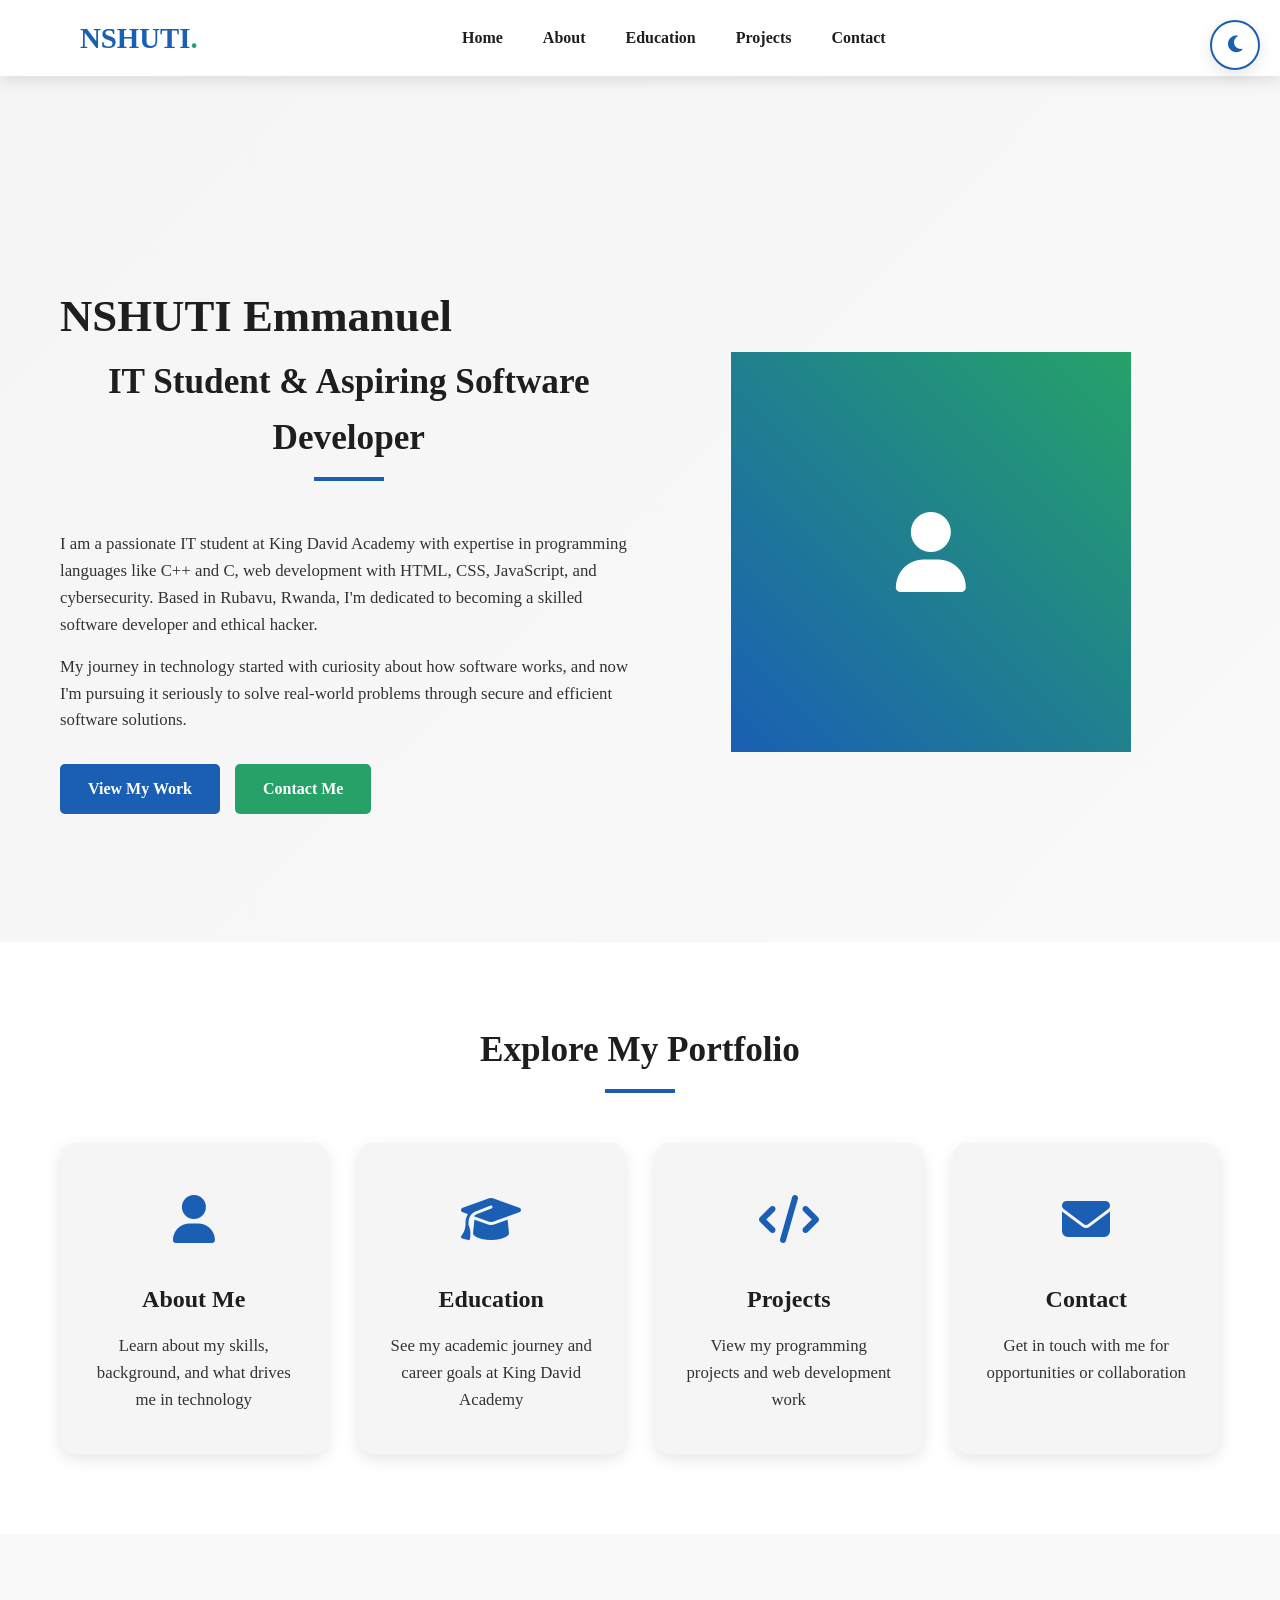
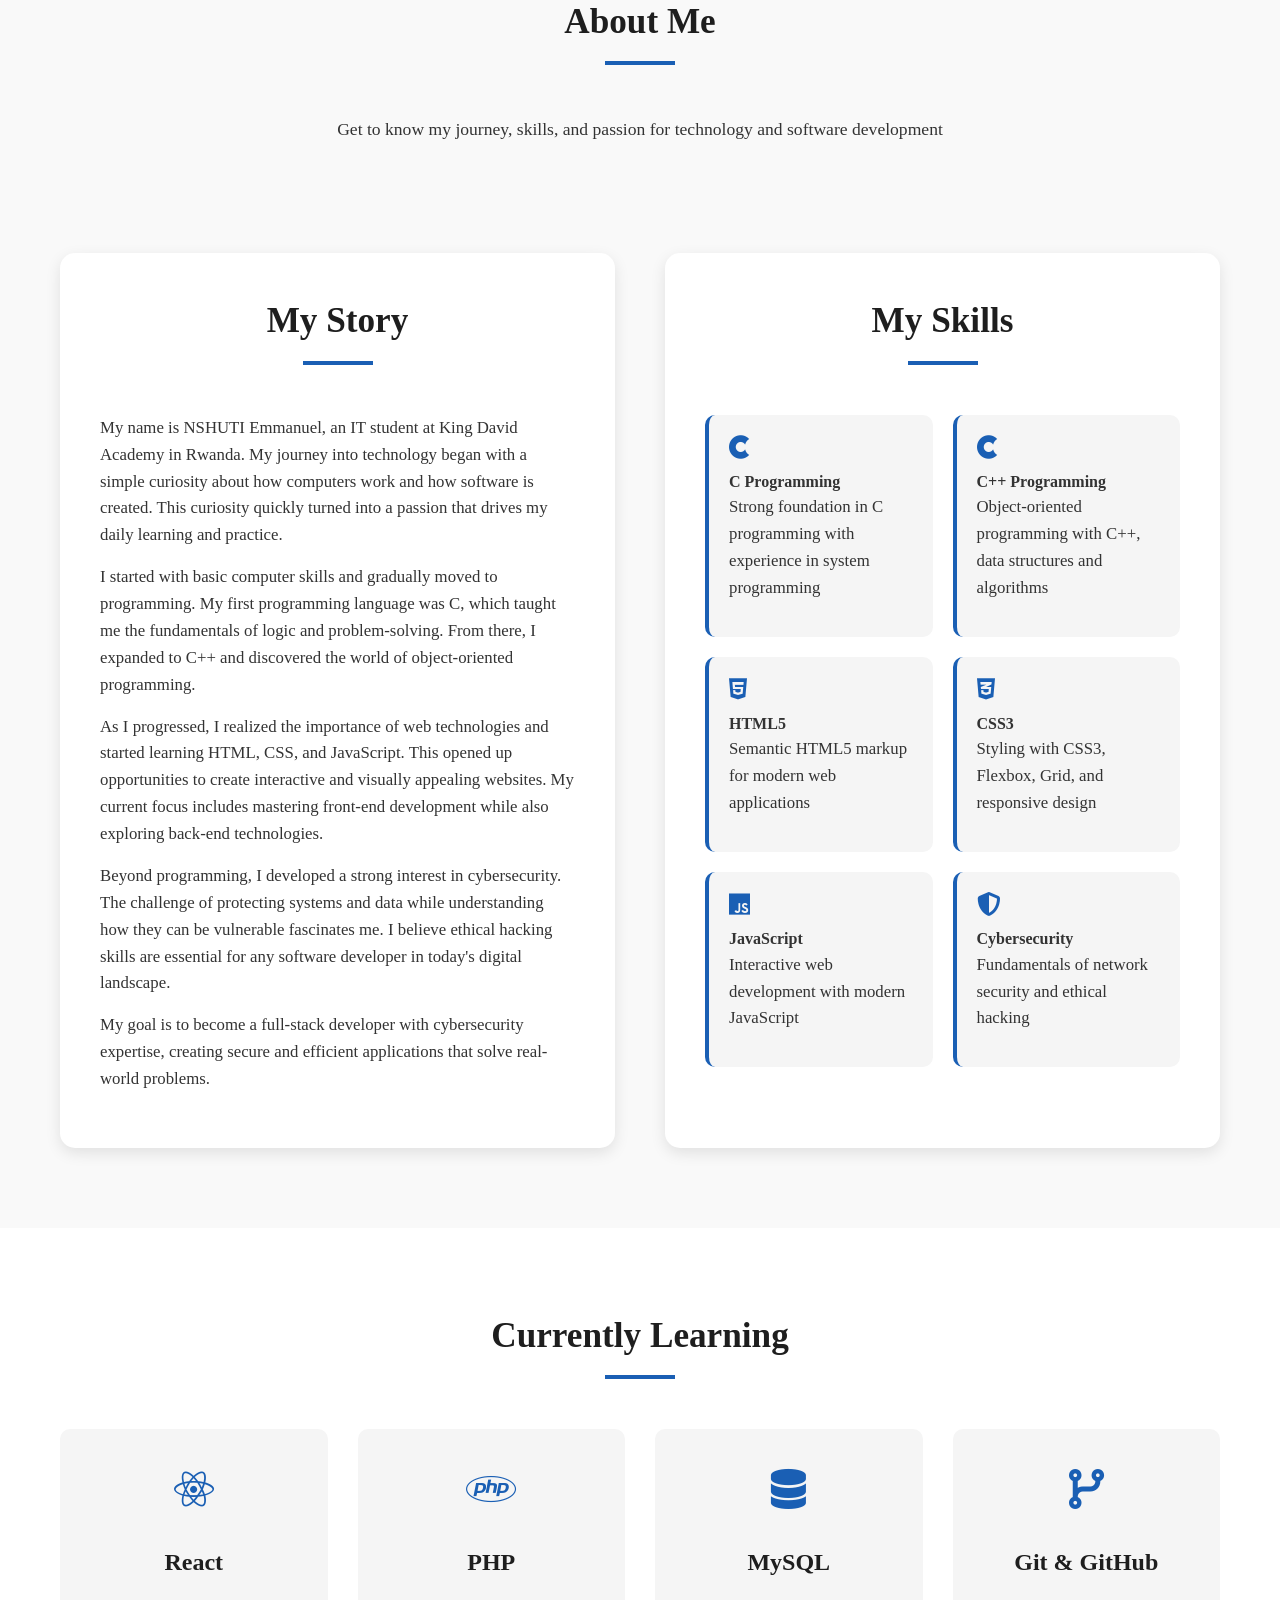
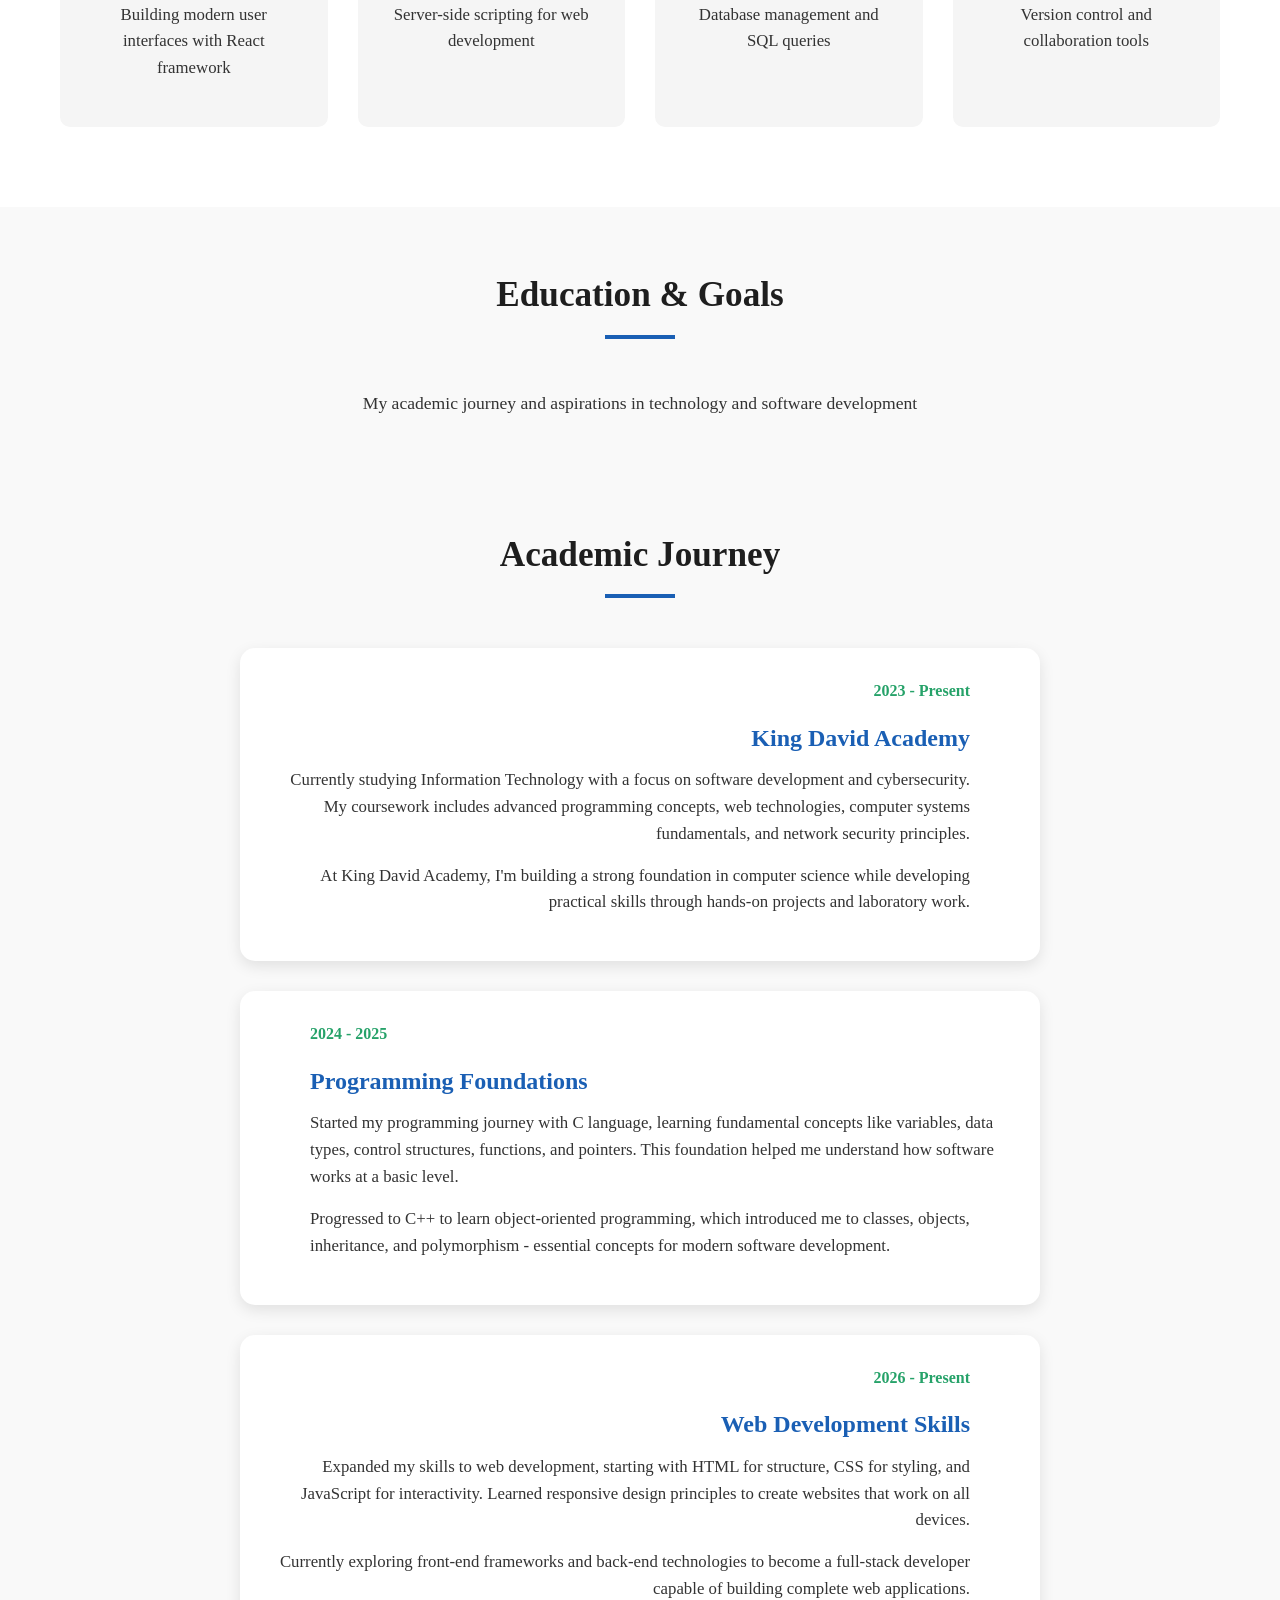
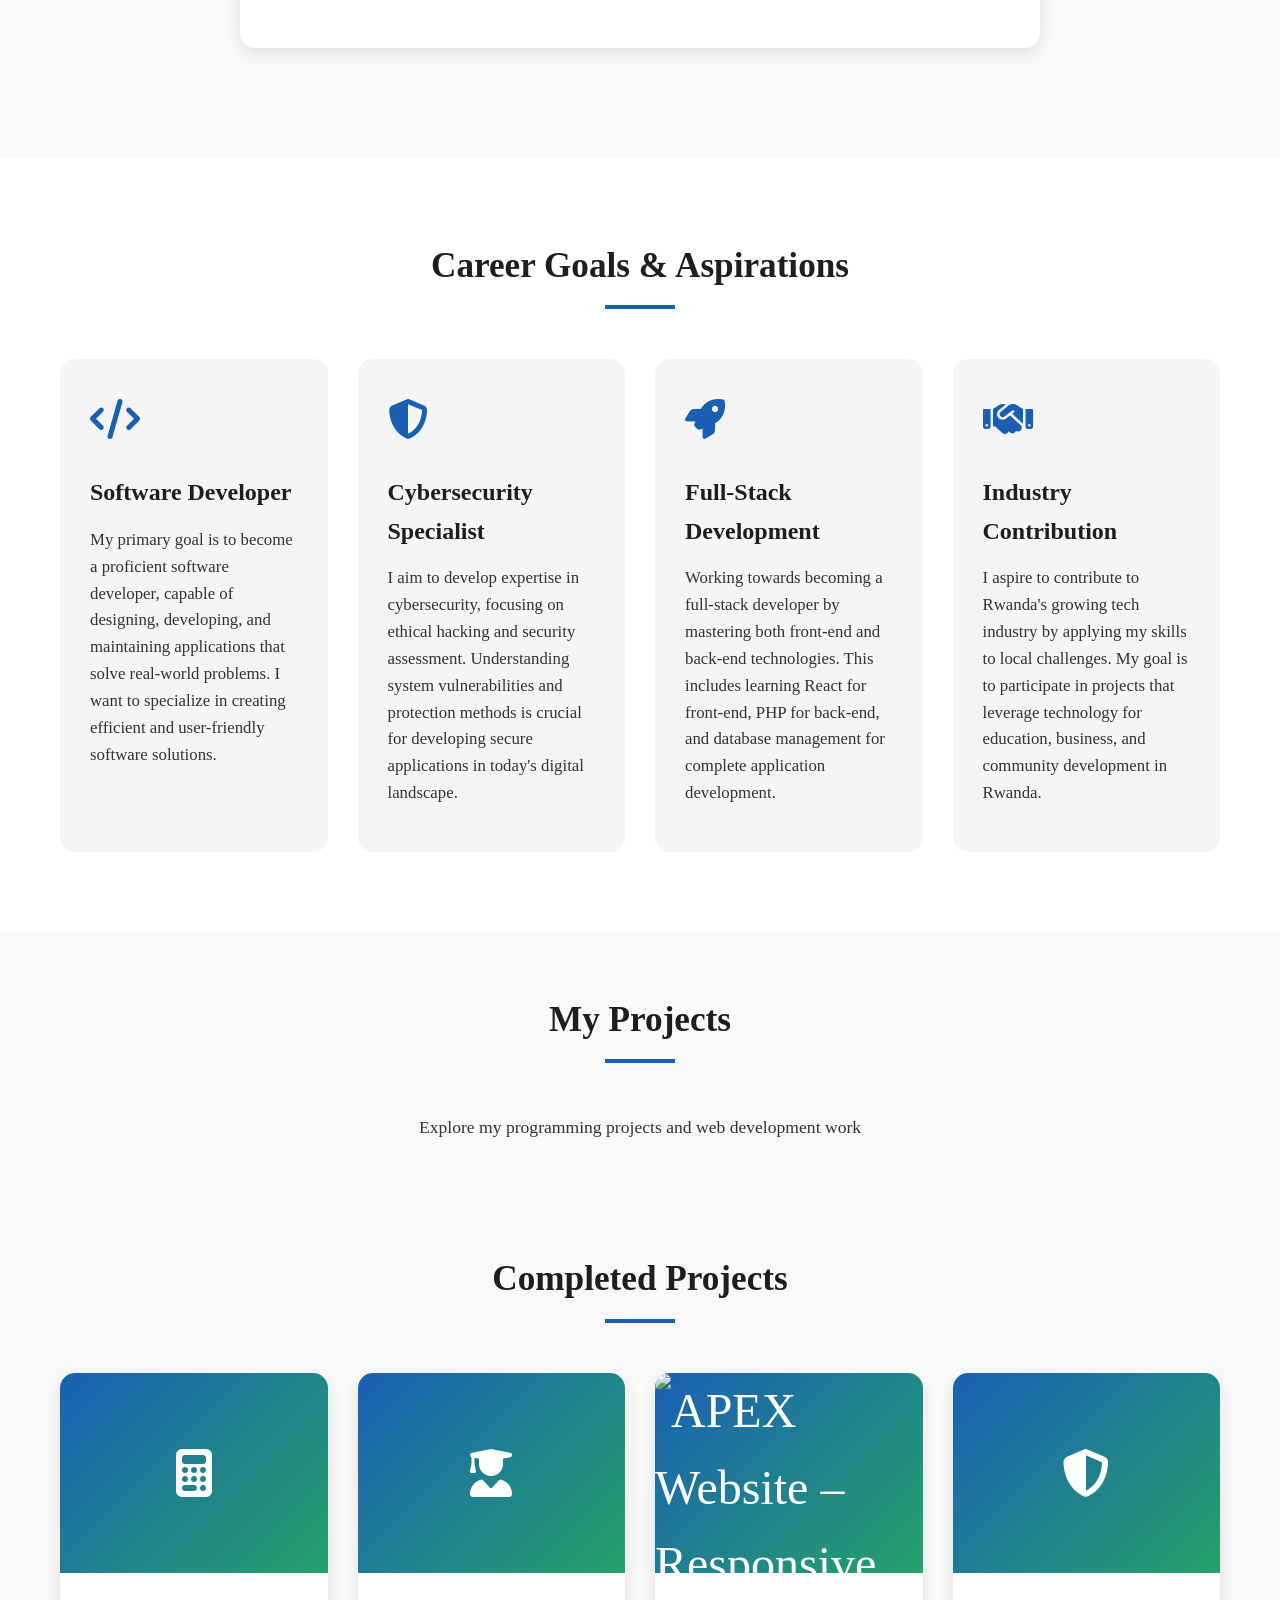
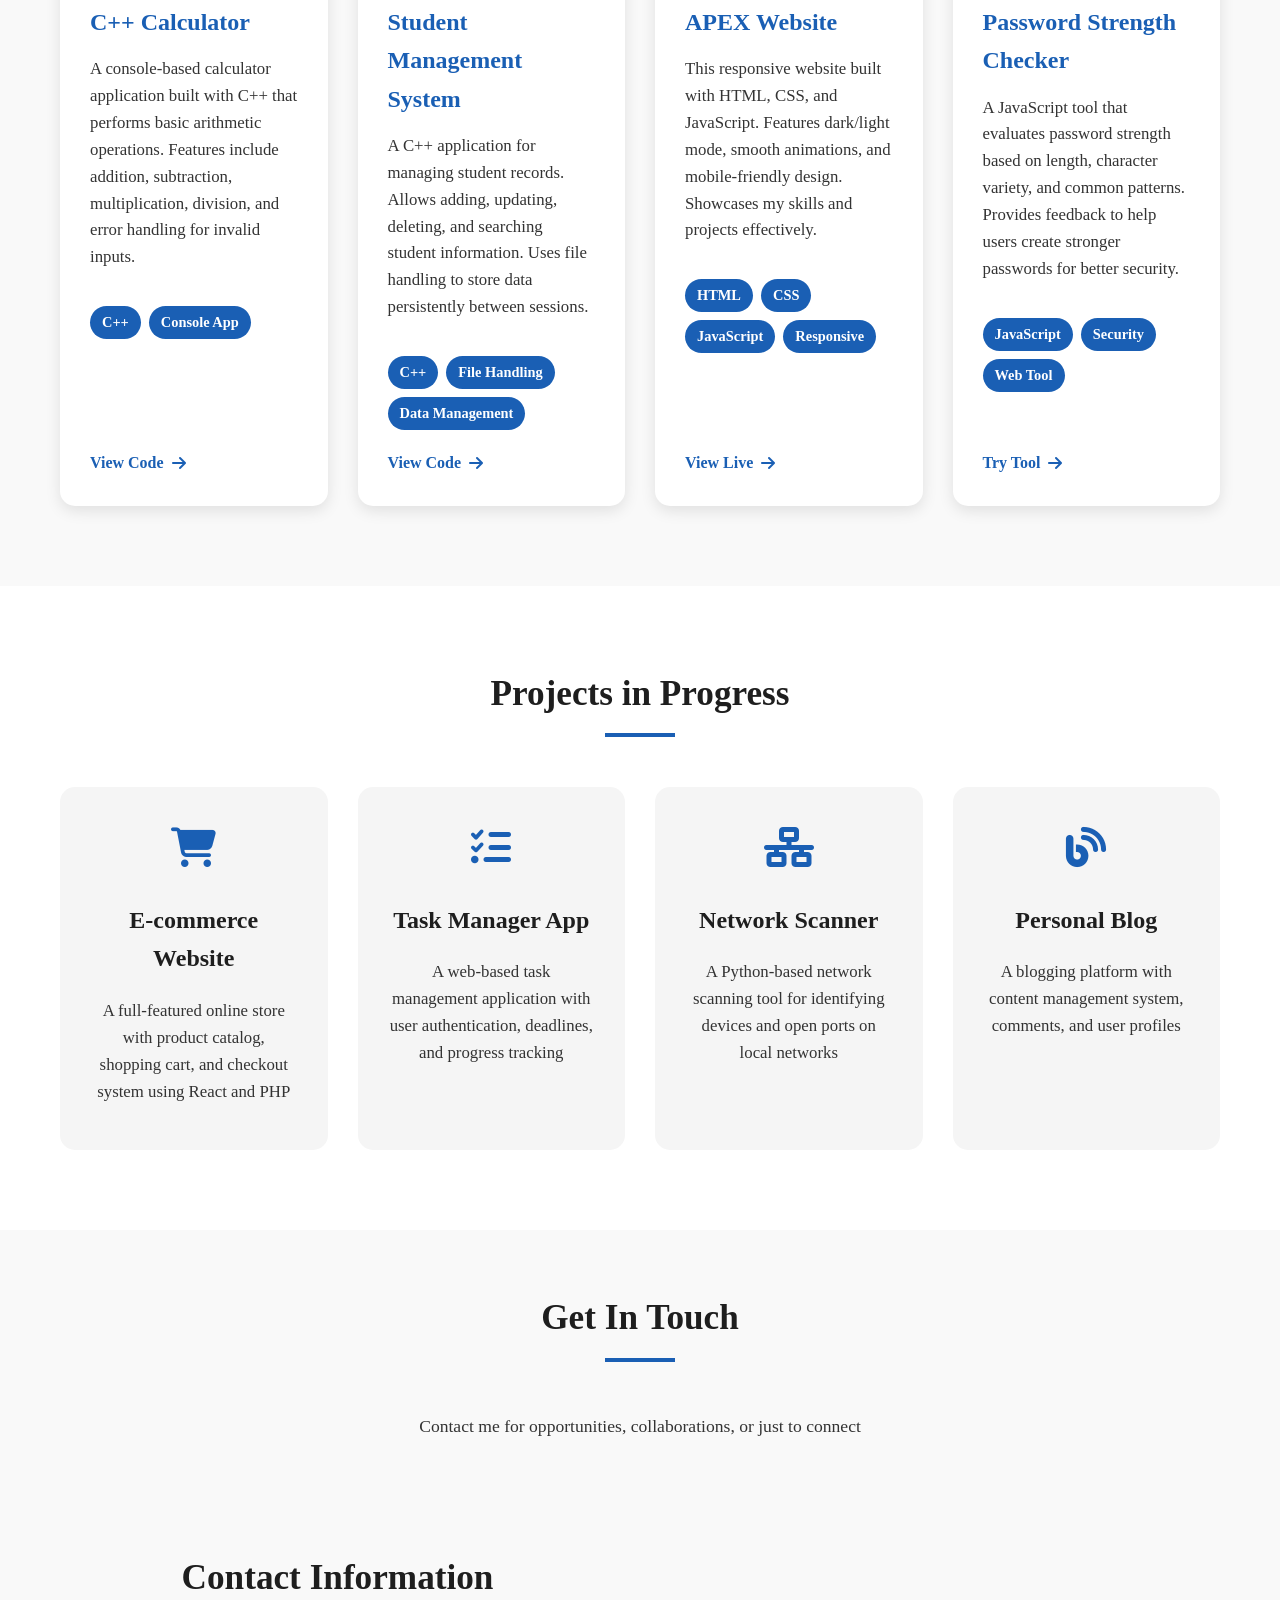
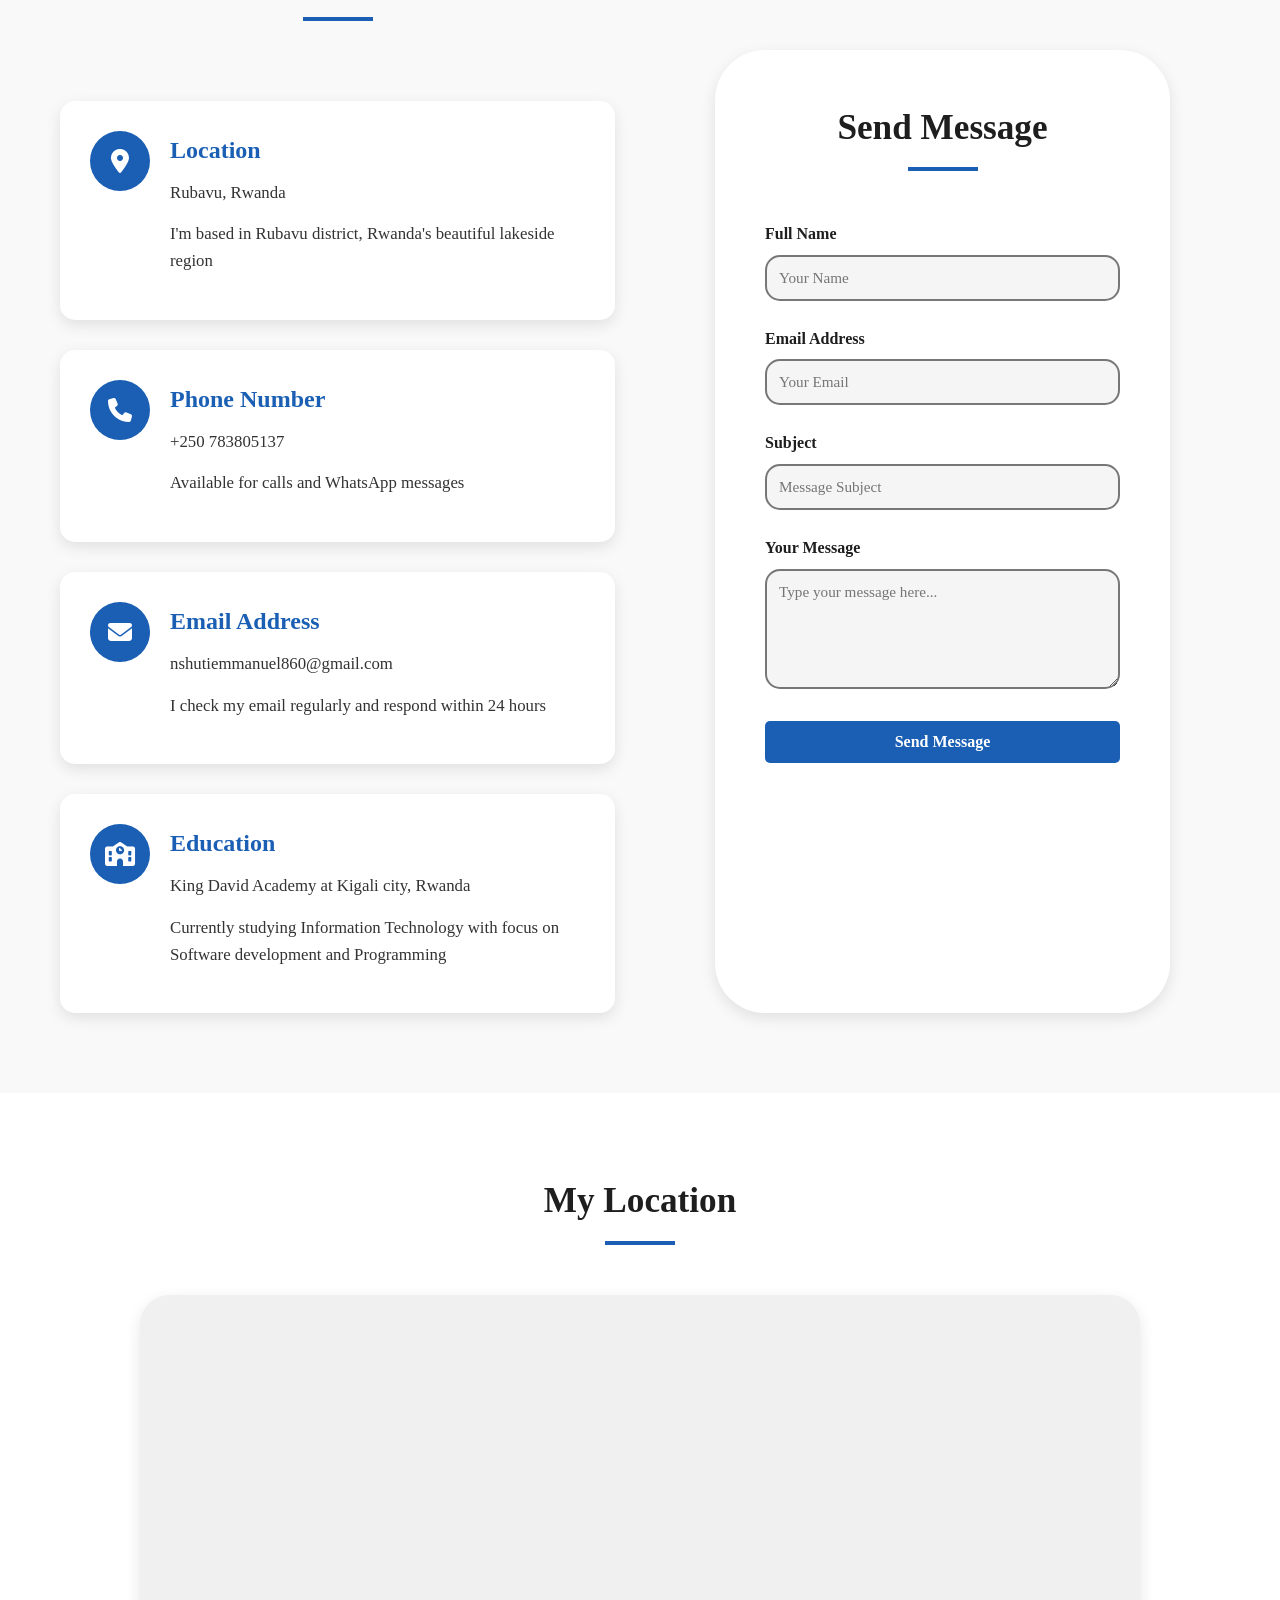
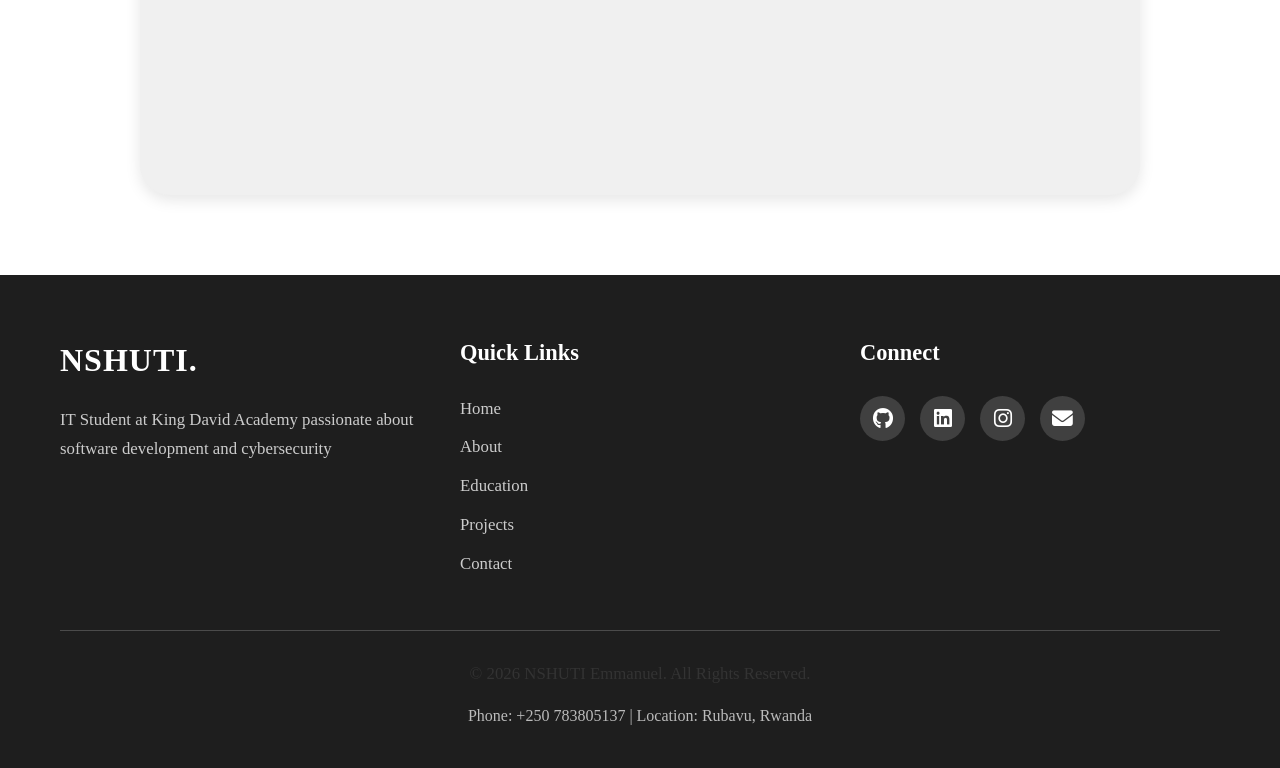
==== index.html @ 7d8233de "cg" ====
<!DOCTYPE html>
<html lang="en">
<head>
     <meta charset="UTF-8">
     <meta name="viewport" content="width=device-width, initial-scale=1.0">
     <meta name="google-site-verification" content="kGfA3MHKVGuGYzsDIcoSCHYMGx5rGsUX6TN0emBrEao">
     <meta name="msvalidate.01" content="43EDB77F9317A9703FCEE25FB931A0EB">
    
     <title>NSHUTI Emmanuel – IT Student, Web Developer & Cybersecurity Enthusiast in Rwanda</title>
     <link rel="canonical" href="https://nshutiemmanuel860-coder.github.io/My-real-portfolio/">
     <meta name="description" content="NSHUTI Emmanuel is an IT student and aspiring software developer in Rwanda specializing in C++, web development, and cybersecurity. View projects and contact me today.">
     <meta name="author" content="NSHUTI Emmanuel">

     <meta property="og:title" content="NSHUTI Emmanuel | IT Student & Web Developer in Rwanda">
     <meta property="og:description" content="Explore projects and skills in C++, web development, and cybersecurity.">
     <meta property="og:image" content="https://i.ibb.co/gFvPc4HS/Nshuti-png.jpg">
     <meta property="og:url" content="https://nshutiemmanuel860-coder.github.io/My-real-portfolio/">
     <meta property="og:type" content="website">
     <meta property="og:site_name" content="NSHUTI Emmanuel Portfolio">

     <meta name="twitter:card" content="summary_large_image">
     <meta name="twitter:title" content="NSHUTI Emmanuel | IT Student & Web Developer">
     <meta name="twitter:description" content="Explore my projects and skills in software development and cybersecurity.">
     <meta name="twitter:image" content="https://i.ibb.co/gFvPc4HS/Nshuti-png.jpg">

     <link rel="me" href="https://www.instagram.com/nshuti__wagakira/">
     <link rel="me" href="https://www.linkedin.com/in/nshutiemmanuel/">
     <link rel="me" href="https://x.com/EmmanuelNs16932">

     <meta http-equiv="X-Content-Type-Options" content="nosniff">
     <meta http-equiv="X-Frame-Options" content="DENY">
     <meta http-equiv="Referrer-Policy" content="strict-origin-when-cross-origin">
    
     <link rel="icon" href="target.gif">
     <link rel="preconnect" href="https://cdnjs.cloudflare.com">
     <link rel="stylesheet" href="https://cdnjs.cloudflare.com/ajax/libs/font-awesome/6.4.0/css/all.min.css">
     <link rel="stylesheet" href="style.css">
     <script type="application/ld+json">
{
  "@context": "https://schema.org",
  "@type": "Person",
  "name": "NSHUTI Emmanuel",
  "url": "https://nshutiemmanuel860-coder.github.io/My-real-portfolio/",
  "image": "https://i.ibb.co/gFvPc4HS/Nshuti-png.jpg",
  "jobTitle": "IT Student & Web Developer",
  "worksFor": {
     "@type": "EducationalOrganization",
     "name": "King David Academy"
  },
  "address": {
    "@type": "PostalAddress",
    "addressLocality": "Rubavu",
    "addressCountry": "Rwanda"
  },
  "sameAs": [
    "https://github.com/nshutiemmanuel860-coder/",
    "https://www.linkedin.com/in/nshutiemmanuel/",
    "https://www.instagram.com/nshuti__wagakira/"
  ]
}
</script>
  <style>
    /* ----- home page styles ----- */
    .hero {
      padding-top: 120px;
      background: linear-gradient(135deg, var(--light-color) 0%, var(--background-color) 100%);
      min-height: 100vh;
      display: flex;
      align-items: center;
    }

    .hero-content {
      display: grid;
      grid-template-columns: 1fr;
      gap: 5px;
      align-items: center;
    }

    @media (min-width: 992px) {
      .hero-content {
        grid-template-columns: 1fr 1fr;
      }
    }

    .hero-text h1 {
      margin-bottom: 10px;
    }

    .hero-text h3 {
      color: var(--primary-color);
      font-weight: 500;
      margin-bottom: 7px;
      min-height: 60px;
      display: flex;
      align-items: center;
    }

    .typing-container {
      display: inline;
    }

    .typing-text {
      color: var(--secondary-color);
      font-weight: 600;
      border-right: 3px solid var(--primary-color);
      padding-right: 5px;
      animation: blink 0.7s infinite;
    }

    @keyframes blink {

      0%,
      100% {
        border-color: var(--primary-color);
      }

      50% {
        border-color: transparent;
      }
    }

    .hero-btns {
      display: flex;
      gap: 15px;
      margin-top: 30px;
    }

    .hero-image {
      text-align: center;
      animation: morphing 10s ease-in-out infinite;
    }

    .profile-image-container {
      width: 100%;
      max-width: 400px;
      margin: 0 auto;
      border-radius: 50%;
      overflow: visible;
      box-shadow: var(--light-color);
      animation: morphing 10s ease-in-out infinite;
    }

    .profile-image {
      width: 95%;
      height: auto;
      display: block;
      border-radius: 47.5%;
      float: right;
    }

    .image-fallback {
      height: 400px;
      background: linear-gradient(45deg, var(--primary-color), var(--secondary-color));
      display: flex;
      align-items: center;
      justify-content: center;
      color: white;
      font-size: 5rem;
    }

    .quick-links {
      padding: 80px 0;
      background-color: var(--card-bg);
    }

    .links-grid {
      display: grid;
      grid-template-columns: repeat(auto-fit, minmax(250px, 1fr));
      gap: 30px;
    }

    .link-card {
      background-color: var(--light-color);
      padding: 40px 30px;
      border-radius: 15px;
      text-align: center;
      transition: var(--transition);
      box-shadow: var(--shadow);
    }

    .link-card:hover {
      transform: translateY(-10px);
      background-color: aqua;
        box-shadow: var(--shadow);
    }

    .link-card:hover * {
      color: white;
    }

    .link-icon {
      font-size: 3rem;
      color: var(--primary-color);
      margin-bottom: 20px;
      transition: var(--transition);
    }

    .link-card h3 {
      margin-bottom: 15px;
    }

    .link-card p {
      margin-bottom: 0;
    }

    /* ----- about page styles ----- */
    /* Simplified hero sections */
   .about-hero,
   .education-hero,
   .projects-hero,
   .contact-hero {
     padding: 60px 0 30px;  /* Reduced padding */
     background: none;       /* No gradient */
     color: inherit;         /* Use default text color */
     text-align: center;
   }

   .about-hero h1,
   .education-hero h1,
   .projects-hero h1,
    .contact-hero h1 {
      color: var(--dark-color); /* or your preferred heading color */
      margin-bottom: 15px;
    }

   .about-hero p,
   .education-hero p,
   .projects-hero p,
   .contact-hero p {
      color: var(--text-color);
      max-width: 700px;
      margin: 0 auto;
      font-size: 1.1rem;
    }
    
    .about-content {
      padding: 80px 0;
      background-color: var(--background-color);
    }
    
    .about-grid {
      display: grid;
      grid-template-columns: 1fr;
      gap: 50px;
    }
    
    @media (min-width: 992px) {
      .about-grid {
        grid-template-columns: 1fr 1fr;
      }
    }
    
    .about-text {
      background-color: var(--card-bg);
      padding: 40px;
      border-radius: 15px;
      box-shadow: var(--shadow);
    }
    .about-text:hover{
      transform: translateY(-10px);
      box-shadow: 0 15px 30px rgba(0, 0, 0, 0.15);
    }
    
    .skills-section {
      background-color: var(--card-bg);
      padding: 40px;
      border-radius: 15px;
      box-shadow: var(--shadow);
    }
    
    .skills-section:hover{
      transform: translateY(-10px);
      box-shadow: 0 15px 30px rgba(0, 0, 0, 0.15);
    }
    
    .skills-list {
      display: grid;
      grid-template-columns: repeat(auto-fill, minmax(200px, 1fr));
      gap: 20px;
      margin-top: 30px;
    }
    
    .skill-item {
      background-color: var(--light-color);
      padding: 20px;
      border-radius: 10px;
      border-left: 4px solid var(--primary-color);
      transition: var(--transition);
    }
    
    .skill-item:hover {
      transform: translateX(10px);
      box-shadow: var(--shadow);
    }
    
    .skill-item i {
      color: var(--primary-color);
      font-size: 1.5rem;
      margin-bottom: 10px;
    }
    
    .learning-section {
      padding: 80px 0;
      background-color: var(--card-bg);
    }
    
    .learning-grid {
      display: grid;
      grid-template-columns: repeat(auto-fit, minmax(250px, 1fr));
      gap: 30px;
    }
    
    .learning-card {
      background-color: var(--light-color);
      padding: 30px;
      border-radius: 10px;
      text-align: center;
      transition: var(--transition);
    }
    
    .learning-card:hover {
      transform: translateY(-10px);
      box-shadow: var(--shadow);
      background-color: aqua;
    }
    
    .learning-icon {
      font-size: 2.5rem;
      color: var(--primary-color);
      margin-bottom: 20px;
    }

    /* ----- education page styles ----- */
    .education-content {
      padding: 80px 0;
      background-color: var(--background-color);
    }
    
    .education-timeline {
      position: relative;
      max-width: 800px;
      margin: 0 auto;
    }
    
    .timeline-item {
      position: relative;
      margin-bottom: 30px;
      width: 100%;
    }
    
    .timeline-item:nth-child(odd) .timeline-content {
      margin-left: auto;
      text-align: right;
      padding-right: 70px;
    }
    
    .timeline-item:nth-child(even) .timeline-content {
      padding-left: 70px;
    }
    
    .timeline-icon {
      display: none;
      
    }
    
    .timeline-content {
      background-color: var(--card-bg);
      padding: 30px;
      border-radius: 15px;
      box-shadow: var(--shadow);
      width: 100%;
      margin: 0;
      text-align: left;
    }
    .timeline-content:hover {
      transform: translateY(-10px);
      box-shadow: var(--shadow);
    }
    
    .timeline-content h3 {
      color: var(--primary-color);
      margin-bottom: 10px;
    }
    
    .timeline-date {
      color: var(--secondary-color);
      font-weight: 600;
      margin-bottom: 15px;
      display: block;
    }
    
     @media (max-width: 768px) {
      .education-timeline:before {
        left: 30px;
      }
      
      .timeline-item:nth-child(odd) .timeline-content,
      .timeline-item:nth-child(even) .timeline-content {
        width: calc(100% - 80px);
        margin-left: 80px;
        padding-left: 30px;
        text-align: left;
      }
      
      .timeline-icon {
        left: 30px;
      }
    }
    
    .goals-section {
      padding: 80px 0;
      background-color: var(--card-bg);
    }
    
   .goals-grid {
      display: grid;
      grid-template-columns: repeat(4, 1fr);  /* Four equal columns */
      gap: 30px;
    }

   @media (max-width: 1200px) {
    .goals-grid {
      grid-template-columns: repeat(2, 1fr); /* Two columns on medium screens */
     }
    }

   @media (max-width: 768px) {
    .goals-grid {
      grid-template-columns: 1fr;            /* One column on mobile */
     }
    }
    
    .goal-card {
      background-color: var(--light-color);
      padding: 30px;
      border-radius: 15px;
      transition: var(--transition);
      display: flex;
      flex-direction: column;
      height: 100%;
    }
    
    .goal-card:hover {
      transform: translateY(-10px);
      box-shadow: var(--shadow);
      background-color: aqua;
    }
    
    .goal-icon {
      font-size: 2.5rem;
      color: var(--primary-color);
      margin-bottom: 20px;
    }
    
    .goal-card h3 {
      margin-bottom: 15px;
    }

    .goal-card p {
     flex: 1;                /* Push content to bottom if needed */
    }
    
    .projects-content {
      padding: 80px 0;
      background-color: var(--background-color);
    }
    
   .projects-grid {
      display: grid;
      grid-template-columns: repeat(4, 1fr);  /* Four equal columns */
      gap: 30px;
    }

    @media (max-width: 1200px) {
     .projects-grid {
       grid-template-columns: repeat(2, 1fr); /* Two columns on medium screens */
     }
    }

    @media (max-width: 768px) {
     .projects-grid {
       grid-template-columns: 1fr;            /* One column on mobile */
     }
    }
    
    .project-card {
      background-color: var(--card-bg);
      border-radius: 15px;
      overflow: hidden;
      box-shadow: var(--shadow);
      transition: var(--transition);
      display: flex;
      flex-direction: column;
      height: 100%;   
    }
    
    .project-card:hover {
      transform: translateY(-10px);
      box-shadow: 0 20px 40px rgba(0, 0, 0, 0.15);
    }
    
    .project-img {
      height: 200px;
      background: linear-gradient(135deg, var(--primary-color), var(--secondary-color));
      display: flex;
      align-items: center;
      justify-content: center;
      color: white;
      font-size: 3rem;
      overflow: hidden;
    }

    .project-img img {
      width: 100%;
      height: 100%;
      object-fit: cover; /* Cover the area, cropping if needed */
      display: block;
    }
    
    .project-info {
      padding: 30px;
      flex: 1;                 /* Pushes button to bottom */
      display: flex;
      flex-direction: column;
    }
    
    .project-info h3 {
      margin-bottom: 15px;
      color: var(--primary-color);
    }
    
    .project-tags {
      display: flex;
      flex-wrap: wrap;
      gap: 8px;
      margin: 20px 0;
    }
    
    .tag {
      background-color: var(--primary-color);
      color: white;
      padding: 5px 12px;
      border-radius: 20px;
      font-size: 0.9rem;
      font-weight: 600;
    }
    
    .project-link {
      display: inline-flex;
      align-items: center;
      gap: 8px;
      color: var(--primary-color);
      font-weight: 600;
      margin-top: 20px;
    }
    
    .project-info .project-link {
      margin-top: auto;         /* Align link at bottom */
    }
    .project-link:hover {
      color: var(--secondary-color);
      gap: 12px;
    }
    
    .coming-soon {
      padding: 80px 0;
      background-color: var(--card-bg);
    }
    
    .coming-soon-grid {
      display: grid;
      grid-template-columns: repeat(auto-fit, minmax(250px, 1fr));
      gap: 30px;
    }
    
    .coming-card {
      background-color: var(--light-color);
      padding: 30px;
      border-radius: 15px;
      text-align: center;
      transition: var(--transition);
    }
    
    .coming-card:hover {
      transform: translateY(-5px);
      box-shadow: var(--shadow);
      background-color: aqua;
    }
    
    .coming-icon {
      font-size: 2.5rem;
      color: var(--primary-color);
      margin-bottom: 20px;
    }
    
    .contact-content {
      padding: 80px 0;
      background-color: var(--background-color);
    }
    
    .contact-grid {
      display: grid;
      grid-template-columns: 1fr;
      gap: 50px;
    }
    
    @media (min-width: 992px) {
      .contact-grid {
        grid-template-columns: 1fr 1fr;
      }
    }
    
    .contact-info {
      display: flex;
      flex-direction: column;
      gap: 30px;
    }
    
    .contact-item {
      display: flex;
      align-items: flex-start;
      gap: 20px;
      background-color: var(--card-bg);
      padding: 30px;
      border-radius: 15px;
      box-shadow: var(--shadow);
      transition: var(--transition);
    }
    
    .contact-item:hover {
      transform: translateY(-10px);
      box-shadow: 0 15px 30px rgba(0, 0, 0, 0.15);
    }
    
    .contact-icon {
      width: 60px;
      height: 60px;
      background-color: var(--primary-color);
      color: white;
      border-radius: 50%;
      display: flex;
      align-items: center;
      justify-content: center;
      font-size: 1.5rem;
      flex-shrink: 0;
    }
    
    .contact-details h3 {
      margin-bottom: 10px;
      color: var(--primary-color);
    }
    
    .contact-form {
      background-color: var(--card-bg);
      padding: 50px;
      border-radius: 50px;
      box-shadow: var(--shadow);
      margin: 50px ;
      position: relative;
      top: 50px;
      max-width: 600px;
    }

    .contact-form:hover{
      transform: translateY(-10px);
      box-shadow: 0 15px 30px rgba(0, 0, 0, 0.15);
    }

    .form-group {
      margin-bottom: 25px;
    }
    
    .form-group label {
      display: block;
      margin-bottom: 8px;
      font-weight: 600;
      color: var(--dark-color);
    }
    
    .form-control {
      width: 100%;
      padding: 12px;
      border: 2px solid var(--gray-color);
      border-radius: 15px;
      font-size: 0.95rem;
      transition: var(--transition);
      background-color: var(--light-color);
      color: var(--text-color);
    }
    
    .form-control:focus {
      border-color: var(--primary-color);
      outline: none;
      box-shadow: 0 0 0 3px rgba(26, 95, 180, 0.2);
    }
    
    textarea.form-control {
      min-height: 120px;
      resize: vertical;
    }
    
    .map-section {
      padding: 80px 0;
      background-color: var(--card-bg);
    }

    .map-container {
      position: relative;
      width: 100%;
      max-width: 1000px;        /* Match iframe's original max-width */
      margin: 0 auto;           /* Center the container */
      border-radius: 30px;
      overflow: hidden;         /* Ensures border-radius clips the iframe */
      box-shadow: var(--shadow);
      background: #f0f0f0;      /* Fallback background while loading */
    }
    .map-container:hover{
      transform: translateY(-10px);
      box-shadow: 0 15px 30px rgba(0, 0, 0, 0.15);
    }

    .map-container iframe {
      display: block;
     width: 100%;
      height: auto;
     aspect-ratio: 1000 / 500; /* Maintains 1000:500 ratio */
     border: 0;
    }

/* Fallback for older browsers that don't support aspect-ratio */
@supports not (aspect-ratio: 1/1) {
  .map-container {
    padding-bottom: 50%;     /* 500/1000 = 0.5 → 50% */
    height: 0;
  }
  .map-container iframe {
    position: absolute;
    top: 0;
    left: 0;
    width: 100%;
    height: 100%;
  }
}

    /* general anchor offset */
    section[id] {
      scroll-margin-top: 80px;
    }
  </style>
</head>
<body>
  <!-- Loading Screen (from home) -->
  <div id="loadingScreen">
    <div class="text-center">
      <div class="loader mb-4"></div>
      <p class="text-gray-600 dark:text-gray-400" style="align-items: center;">Loading Portfolio...</p>
    </div>
  </div>

  <div class="theme-toggle" id="themeToggle">
    <i class="fas fa-moon"></i>
    <i class="fas fa-sun"></i>
  </div>

  <header>
    <div class="navbar">
      <a href="#home" class="logo">NSHUTI<span>.</span></a>

      <div class="nav-center">
        <ul class="nav-links" id="navLinks">
          <li><a href="#home" class="active">Home</a></li>
          <li><a href="#about">About</a></li>
          <li><a href="#education">Education</a></li>
          <li><a href="#projects">Projects</a></li>
          <li><a href="#contact">Contact</a></li>
        </ul>
      </div>
      <div class="nav-right"></div>
      
      <div class="hamburger" id="hamburger">
        <i class="fas fa-bars"></i>
      </div>
    </div>
  </header>

  <main>
  <!-- HOME section (full content from index.html) -->
  <section id="home" class="hero">
    <div class="container">
      <div class="hero-content">
        <div class="hero-text">
          <h1>NSHUTI Emmanuel</h1>
          <h2>IT Student & Aspiring <span class="typing-container"><span id="typing-text"></span></span></h2>
          <p>
            I am a passionate IT student at King David Academy with expertise
            in programming languages like C++ and C, web development with
            HTML, CSS, JavaScript, and cybersecurity. Based in Rubavu, Rwanda,
            I'm dedicated to becoming a skilled software developer and ethical
            hacker.
          </p>
          <p>
            My journey in technology started with curiosity about how software
            works, and now I'm pursuing it seriously to solve real-world
            problems through secure and efficient software solutions.
          </p>
          <div class="hero-btns">
            <a href="#projects" class="btn">View My Work</a>
            <a href="#contact" class="btn btn-secondary">Contact Me</a>
          </div>
        </div>
        <div class="hero-image">
          <div class="profile-image-container">
            <img src="Nshuti8.jpg"alt="NSHUTI Emmanuel – IT Student and Web Developer in Rwanda" loading="lazy"width="400" height="400" class="profile-image"
              onerror="  this.style.display = 'none'; this.nextElementSibling.style.display = 'flex'; ">
            <div class="image-fallback" style="display: none">
              <i class="fas fa-user"></i>
            </div>
          </div>
        </div>
      </div>
    </div>
  </section>

  <!-- quick links (from home) -->
  <section class="quick-links">
    <div class="container">
      <h2>Explore My Portfolio</h2>
      <div class="links-grid">
        <a href="#about" class="link-card">
          <div class="link-icon"><i class="fas fa-user"></i></div>
          <h3>About Me</h3>
          <p>Learn about my skills, background, and what drives me in technology</p>
        </a>
        <a href="#education" class="link-card">
          <div class="link-icon"><i class="fas fa-graduation-cap"></i></div>
          <h3>Education</h3>
          <p>See my academic journey and career goals at King David Academy</p>
        </a>
        <a href="#projects" class="link-card">
          <div class="link-icon"><i class="fas fa-code"></i></div>
          <h3>Projects</h3>
          <p>View my programming projects and web development work</p>
        </a>
        <a href="#contact" class="link-card">
          <div class="link-icon"><i class="fas fa-envelope"></i></div>
          <h3>Contact</h3>
          <p>Get in touch with me for opportunities or collaboration</p>
        </a>
      </div>
    </div>
  </section>

  <!-- ABOUT section (full from about.html) -->
  <section id="about">
    <div class="about-hero">
      <div class="container">
        <h2>About Me</h2>
        <p>Get to know my journey, skills, and passion for technology and software development</p>
      </div>
    </div>

    <div class="about-content">
      <div class="container">
        <div class="about-grid">
          <div class="about-text">
            <h2>My Story</h2>
            <p>My name is NSHUTI Emmanuel, an IT student at King David Academy in Rwanda. My journey into technology began with a simple curiosity about how computers work and how software is created. This curiosity quickly turned into a passion that drives my daily learning and practice.</p>
            <p>I started with basic computer skills and gradually moved to programming. My first programming language was C, which taught me the fundamentals of logic and problem-solving. From there, I expanded to C++ and discovered the world of object-oriented programming.</p>
            <p>As I progressed, I realized the importance of web technologies and started learning HTML, CSS, and JavaScript. This opened up opportunities to create interactive and visually appealing websites. My current focus includes mastering front-end development while also exploring back-end technologies.</p>
            <p>Beyond programming, I developed a strong interest in cybersecurity. The challenge of protecting systems and data while understanding how they can be vulnerable fascinates me. I believe ethical hacking skills are essential for any software developer in today's digital landscape.</p>
            <p>My goal is to become a full-stack developer with cybersecurity expertise, creating secure and efficient applications that solve real-world problems.</p>
          </div>
          <div class="skills-section">
            <h2>My Skills</h2>
            <div class="skills-list">
              <div class="skill-item"><i class="fab fa-cuttlefish"></i><h4>C Programming</h4><p>Strong foundation in C programming with experience in system programming</p></div>
              <div class="skill-item"><i class="fab fa-cuttlefish"></i><h4>C++ Programming</h4><p>Object-oriented programming with C++, data structures and algorithms</p></div>
              <div class="skill-item"><i class="fab fa-html5"></i><h4>HTML5</h4><p>Semantic HTML5 markup for modern web applications</p></div>
              <div class="skill-item"><i class="fab fa-css3-alt"></i><h4>CSS3</h4><p>Styling with CSS3, Flexbox, Grid, and responsive design</p></div>
              <div class="skill-item"><i class="fab fa-js"></i><h4>JavaScript</h4><p>Interactive web development with modern JavaScript</p></div>
              <div class="skill-item"><i class="fas fa-shield-alt"></i><h4>Cybersecurity</h4><p>Fundamentals of network security and ethical hacking</p></div>
            </div>
          </div>
        </div>
      </div>
    </div>

    <div class="learning-section">
      <div class="container">
        <h2>Currently Learning</h2>
        <div class="learning-grid">
          <div class="learning-card"><div class="learning-icon"><i class="fab fa-react"></i></div><h3>React</h3><p>Building modern user interfaces with React framework</p></div>
          <div class="learning-card"><div class="learning-icon"><i class="fab fa-php"></i></div><h3>PHP</h3><p>Server-side scripting for web development</p></div>
          <div class="learning-card"><div class="learning-icon"><i class="fas fa-database"></i></div><h3>MySQL</h3><p>Database management and SQL queries</p></div>
          <div class="learning-card"><div class="learning-icon"><i class="fas fa-code-branch"></i></div><h3>Git & GitHub</h3><p>Version control and collaboration tools</p></div>
        </div>
      </div>
    </div>
  </section>

  <!-- EDUCATION section (full from education.html) -->
  <section id="education">
    <div class="education-hero">
      <div class="container">
        <h2>Education & Goals</h2>
        <p>My academic journey and aspirations in technology and software development</p>
      </div>
    </div>

    <div class="education-content">
      <div class="container">
        <h2>Academic Journey</h2>
        <div class="education-timeline">
          <div class="timeline-item">
            <div class="timeline-icon"><i class="fas fa-graduation-cap"></i></div>
            <div class="timeline-content">
              <span class="timeline-date">2023 - Present</span>
              <h3>King David Academy</h3>
              <p>Currently studying Information Technology with a focus on software development and cybersecurity. My coursework includes advanced programming concepts, web technologies, computer systems fundamentals, and network security principles.</p>
              <p>At King David Academy, I'm building a strong foundation in computer science while developing practical skills through hands-on projects and laboratory work.</p>
            </div>
          </div>
          <div class="timeline-item">
            <div class="timeline-icon"><i class="fas fa-laptop-code"></i></div>
            <div class="timeline-content">
              <span class="timeline-date">2024 - 2025</span>
              <h3>Programming Foundations</h3>
              <p>Started my programming journey with C language, learning fundamental concepts like variables, data types, control structures, functions, and pointers. This foundation helped me understand how software works at a basic level.</p>
              <p>Progressed to C++ to learn object-oriented programming, which introduced me to classes, objects, inheritance, and polymorphism - essential concepts for modern software development.</p>
            </div>
          </div>
          <div class="timeline-item">
            <div class="timeline-icon"><i class="fas fa-globe"></i></div>
            <div class="timeline-content">
              <span class="timeline-date">2026 - Present</span>
              <h3>Web Development Skills</h3>
              <p>Expanded my skills to web development, starting with HTML for structure, CSS for styling, and JavaScript for interactivity. Learned responsive design principles to create websites that work on all devices.</p>
              <p>Currently exploring front-end frameworks and back-end technologies to become a full-stack developer capable of building complete web applications.</p>
            </div>
          </div>
        </div>
      </div>
    </div>

    <div class="goals-section">
      <div class="container">
        <h2>Career Goals & Aspirations</h2>
        <div class="goals-grid">
          <div class="goal-card"><div class="goal-icon"><i class="fas fa-code"></i></div><h3>Software Developer</h3><p>My primary goal is to become a proficient software developer, capable of designing, developing, and maintaining applications that solve real-world problems. I want to specialize in creating efficient and user-friendly software solutions.</p></div>
          <div class="goal-card"><div class="goal-icon"><i class="fas fa-shield-alt"></i></div><h3>Cybersecurity Specialist</h3><p>I aim to develop expertise in cybersecurity, focusing on ethical hacking and security assessment. Understanding system vulnerabilities and protection methods is crucial for developing secure applications in today's digital landscape.</p></div>
          <div class="goal-card"><div class="goal-icon"><i class="fas fa-rocket"></i></div><h3>Full-Stack Development</h3><p>Working towards becoming a full-stack developer by mastering both front-end and back-end technologies. This includes learning React for front-end, PHP for back-end, and database management for complete application development.</p></div>
          <div class="goal-card"><div class="goal-icon"><i class="fas fa-handshake"></i></div><h3>Industry Contribution</h3><p>I aspire to contribute to Rwanda's growing tech industry by applying my skills to local challenges. My goal is to participate in projects that leverage technology for education, business, and community development in Rwanda.</p></div>
        </div>
      </div>
    </div>
  </section>

  <!-- PROJECTS section (full from projects.html) -->
  <section id="projects">
    <div class="projects-hero">
      <div class="container">
        <h2>My Projects</h2>
        <p>Explore my programming projects and web development work</p>
      </div>
    </div>

    <div class="projects-content">
      <div class="container">
        <h2>Completed Projects</h2>
        <div class="projects-grid">
          <div class="project-card">
            <div class="project-img"><i class="fas fa-calculator"></i></div>
            <div class="project-info">
              <h3>C++ Calculator</h3>
              <p>A console-based calculator application built with C++ that performs basic arithmetic operations. Features include addition, subtraction, multiplication, division, and error handling for invalid inputs.</p>
              <div class="project-tags"><span class="tag">C++</span><span class="tag">Console App</span></div>
              <a href="#" class="project-link">View Code <i class="fas fa-arrow-right"></i></a>
            </div>
          </div>
          <div class="project-card">
            <div class="project-img"><i class="fas fa-user-graduate"></i></div>
            <div class="project-info">
              <h3>Student Management System</h3>
              <p>A C++ application for managing student records. Allows adding, updating, deleting, and searching student information. Uses file handling to store data persistently between sessions.</p>
              <div class="project-tags"><span class="tag">C++</span><span class="tag">File Handling</span><span class="tag">Data Management</span></div>
              <a href="#" class="project-link">View Code <i class="fas fa-arrow-right"></i></a>
            </div>
          </div>
          <div class="project-card">
            <div class="project-img">
              <img src="apex-website.png"  alt="APEX Website – Responsive HTML CSS JavaScript Project" loading="lazy">
            </div>
            <div class="project-info">
              <h3>APEX Website</h3>
              <p>This responsive website built with HTML, CSS, and JavaScript. Features dark/light mode, smooth animations, and mobile-friendly design. Showcases my skills and projects effectively.</p>
              <div class="project-tags"><span class="tag">HTML</span><span class="tag">CSS</span><span class="tag">JavaScript</span><span class="tag">Responsive</span></div>
              <a href="https://nshutiemmanuel860-coder.github.io/My-third-repositorie/" target="_blank" loading="lazy" rel="noopener" class="project-link">View Live <i class="fas fa-arrow-right"></i></a>
            </div>
          </div>
          <div class="project-card">
            <div class="project-img"><i class="fas fa-shield-alt"></i></div>
            <div class="project-info">
              <h3>Password Strength Checker</h3>
              <p>A JavaScript tool that evaluates password strength based on length, character variety, and common patterns. Provides feedback to help users create stronger passwords for better security.</p>
              <div class="project-tags"><span class="tag">JavaScript</span><span class="tag">Security</span><span class="tag">Web Tool</span></div>
              <a href="#" class="project-link">Try Tool <i class="fas fa-arrow-right"></i></a>
            </div>
          </div>
        </div>
      </div>
    </div>

    <div class="coming-soon">
      <div class="container">
        <h2>Projects in Progress</h2>
        <div class="coming-soon-grid">
          <div class="coming-card"><div class="coming-icon"><i class="fas fa-shopping-cart"></i></div><h3>E-commerce Website</h3><p>A full-featured online store with product catalog, shopping cart, and checkout system using React and PHP</p></div>
          <div class="coming-card"><div class="coming-icon"><i class="fas fa-tasks"></i></div><h3>Task Manager App</h3><p>A web-based task management application with user authentication, deadlines, and progress tracking</p></div>
          <div class="coming-card"><div class="coming-icon"><i class="fas fa-network-wired"></i></div><h3>Network Scanner</h3><p>A Python-based network scanning tool for identifying devices and open ports on local networks</p></div>
          <div class="coming-card"><div class="coming-icon"><i class="fas fa-blog"></i></div><h3>Personal Blog</h3><p>A blogging platform with content management system, comments, and user profiles</p></div>
        </div>
      </div>
    </div>
  </section>

  <!-- CONTACT section (full from contact.html) -->
  <section id="contact">
    <div class="contact-hero">
      <div class="container">
        <h2>Get In Touch</h2>
        <p>Contact me for opportunities, collaborations, or just to connect</p>
      </div>
    </div>

    <div class="contact-content">
      <div class="container">
        <div class="contact-grid">
          <div class="contact-info">
            <h2>Contact Information</h2>
            <div class="contact-item">
              <div class="contact-icon"><i class="fas fa-map-marker-alt"></i></div>
              <div class="contact-details"><h3>Location</h3><p>Rubavu, Rwanda</p><p>I'm based in Rubavu district, Rwanda's beautiful lakeside region</p></div>
            </div>
            <div class="contact-item">
              <div class="contact-icon"><i class="fas fa-phone"></i></div>
              <div class="contact-details"><h3>Phone Number</h3><p>+250 783805137</p><p>Available for calls and WhatsApp messages</p></div>
            </div>
            <div class="contact-item">
              <div class="contact-icon"><i class="fas fa-envelope"></i></div>
              <div class="contact-details"><h3>Email Address</h3><p>nshutiemmanuel860@gmail.com</p><p>I check my email regularly and respond within 24 hours</p></div>
            </div>
            <div class="contact-item">
              <div class="contact-icon"><i class="fas fa-school"></i></div>
              <div class="contact-details"><h3>Education</h3><p>King David Academy at Kigali city, Rwanda</p><p>Currently studying Information Technology with focus on Software development and Programming</p></div>
            </div>
          </div>
          <div class="contact-form">
            <h2>Send Message</h2>
            <form id="messageForm" action="https://formsubmit.co/nshutiemmanuel860@gmail.com" method="POST">
              <div class="form-group"><label for="name">Full Name</label><input type="text" id="name" name="name" class="form-control" placeholder="Your Name" required></div>
              <div class="form-group"><label for="email">Email Address</label><input type="email" id="email" name="email" class="form-control" placeholder="Your Email" required></div>
              <div class="form-group"><label for="subject">Subject</label><input type="text" id="subject" name="subject" class="form-control" placeholder="Message Subject" required></div>
              <div class="form-group"><label for="message">Your Message</label><textarea id="message" name="message" class="form-control" placeholder="Type your message here..." required></textarea></div>
              <button type="submit" class="btn" style="width: 100%;">Send Message</button>
            </form>
          </div>
        </div>
      </div>
    </div>

    <div class="map-section">
      <div class="container">
        <h2>My Location</h2>
        <div class="map-container">
        <iframe title="King David Academy Location on Google Maps" src="https://www.google.com/maps/embed?pb=!1m18!1m12!1m3!1d186308.68892068812!2d30.08453556851894!3d-1.962971679687637!2m3!1f0!2f0!3f0!3m2!1i1024!2i768!4f13.1!3m3!1m2!1s0x19db58765a77c147%3A0xa615a944d8b1d663!2sKing%20David%20Academy!5e0!3m2!1sen!2srw!4v1771867941609!5m2!1sen!2srw" width="1000" height="500" style="border:0;" allowfullscreen="" loading="lazy" referrerpolicy="no-referrer-when-downgrade"></iframe>
      </div>
    </div>
  </section>
  </main>

  <!-- footer (common from home) -->
  <footer>
    <div class="container">
      <div class="footer-content">
        <div class="footer-about">
          <div class="footer-logo">NSHUTI<span>.</span></div>
          <p class="footer-text">IT Student at King David Academy passionate about software development and cybersecurity</p>
        </div>
        <div class="footer-links">
          <h3>Quick Links</h3>
          <ul>
            <li><a href="#home" class="footer-link">Home</a></li>
            <li><a href="#about" class="footer-link">About</a></li>
            <li><a href="#education" class="footer-link">Education</a></li>
            <li><a href="#projects" class="footer-link">Projects</a></li>
            <li><a href="#contact" class="footer-link">Contact</a></li>
          </ul>
        </div>
        <div class="footer-social">
          <h3>Connect</h3>
          <div class="social-icons">
            <a href="https://github.com/nshutiemmanuel860-coder/"  aria-label="GitHub Profile" target="_blank" rel="noopener" class="social-icon"><i class="fab fa-github"></i></a>
            <a href="https://www.linkedin.com/in/nshutiemmanuel/"  aria-label="Linkedin Profile" target="_blank" rel="noopener" class="social-icon"><i class="fab fa-linkedin"></i></a>
            <a href="https://www.instagram.com/nshuti__wagakira/" aria-label="Instagram Profile" target="_blank" rel="noopener" class="social-icon"><i class="fab fa-instagram"></i></a>
            <a href="mailto:nshutiemmanuel860@gmail.com"  aria-label="Email Profile" target="_blank" rel="noopener" class="social-icon"><i class="fas fa-envelope"></i></a>
          </div>
        </div>
      </div>
      <div class="copyright">
        <p> &copy; <span id="currentYear"></span> NSHUTI Emmanuel. All Rights Reserved.</p>
        <p class="footer-contact">Phone: +250 783805137 | Location: Rubavu, Rwanda</p>
      </div>
    </div>
  </footer>

  <div class="back-to-top" id="backToTop">
    <i class="fas fa-arrow-up"></i>
  </div>
  <script src="script.js" defer></script>
</body>
</html>
---- style.css ----
* {
    margin: 0;
    padding: 0;
    box-sizing: border-box;
    font-family: 'Times New Roman', Times, serif;
}

:root {
    --primary-color: #1a5fb4;
    --secondary-color: #26a269;
    --dark-color: #1e1e1e;
    --light-color: #f5f5f5;
    --gray-color: #777;
    --shadow: 0 5px 15px rgba(0, 0, 0, 0.1);
    --transition: all 0.3s ease;
    --background-color: #f9f9f9;
    --text-color: #333;
    --card-bg: white;
    --footer-bg: #1e1e1e;
    --footer-text: #ffffff;
    --footer-link: #cccccc;
    --footer-link-hover: #ffffff;
    --font-size-base: clamp(14px, 2vw, 16px);
}

.dark-mode {
    --primary-color: #62a0ea;
    --secondary-color: #57e389;
    --dark-color: #f5f5f5;
    --light-color: #1e1e1e;
    --gray-color: #aaa;
    --shadow: 0 5px 15px rgba(0, 0, 0, 0.3);
    --background-color: #121212;
    --text-color: #f0f0f0;
    --card-bg: #1e1e1e;
    --footer-bg: #0d0d0d;
    --footer-text: #f8f8f8;
    --footer-link: #e0e0e0;
    --footer-link-hover: #ffffff;
}

html {
    font-size: var(--font-size-base);
    scroll-behavior: smooth;
    text-size-adjust: 100%;
}

body {
    background-color: var(--background-color);
    color: var(--text-color);
    line-height: 1.6;
    transition: var(--transition);
    font-family: 'Segoe UI', Tahoma, Geneva, Verdana, sans-serif;
    min-height: 100vh;
    overflow-x: hidden;
}

.container {
    width: 100%;
    max-width: 1200px;
    margin: 0 auto;
    padding: 0 20px;
}

h1 {
    font-size: clamp(2rem, 8vw, 2.8rem);
    line-height: 1.2;
    margin-bottom: 20px;
    color: var(--dark-color);
}

h2 {
    font-size: clamp(1.5rem, 6vw, 2.2rem);
    text-align: center;
    position: relative;
    padding-bottom: 15px;
    margin-bottom: 50px;
    color: var(--dark-color);
}

h2:after {
    content: '';
    position: absolute;
    bottom: 0;
    left: 50%;
    transform: translateX(-50%);
    width: 70px;
    height: 4px;
    background-color: var(--primary-color);
}

h3 {
    font-size: clamp(1.2rem, 4vw, 1.5rem);
    margin-bottom: 20px;
    color: var(--dark-color);
}

p {
    margin-bottom: 15px;
    font-size: 1.05rem;
    color: var(--text-color);
}

a {
    text-decoration: none;
    color: var(--primary-color);
    transition: var(--transition);
}

ul {
    list-style: none;
}

.btn {
    display: inline-block;
    padding: 12px 28px;
    background-color: var(--primary-color);
    color: white;
    border-radius: 5px;
    font-weight: 600;
    cursor: pointer;
    transition: var(--transition);
    border: none;
    font-size: 1rem;
}

.btn:hover {
    background-color: var(--secondary-color);
    transform: translateY(-3px);
    box-shadow: var(--shadow);
}

.btn-secondary {
    background-color: var(--secondary-color);
}

.btn-secondary:hover {
    background-color: var(--primary-color);
}

.section {
    padding: 80px 0;
    min-height: 60vh;
}

.theme-toggle {
    position: fixed;
    top: 20px;
    right: 20px;
    width: 50px;
    height: 50px;
    background-color: var(--card-bg);
    border-radius: 50%;
    display: flex;
    align-items: center;
    justify-content: center;
    cursor: pointer;
    z-index: 1001;
    box-shadow: var(--shadow);
    transition: var(--transition);
    border: 2px solid var(--primary-color);
}

.theme-toggle:hover {
    transform: scale(1.1);
}

.theme-toggle i {
    font-size: 1.2rem;
    color: var(--primary-color);
    transition: var(--transition);
    position: absolute;
}

.theme-toggle .fa-moon {
    opacity: 1;
}

.dark-mode .theme-toggle .fa-moon {
    opacity: 0;
}

.theme-toggle .fa-sun {
    opacity: 0;
}

.dark-mode .theme-toggle .fa-sun {
    opacity: 1;
}

header {
    background-color: var(--card-bg);
    box-shadow: var(--shadow);
    position: fixed;
    width: 100%;
    top: 0;
    z-index: 1000;
    transition: var(--transition);
    padding: 15px 0;
}

.navbar {
    display: flex;
    justify-content: space-between;
    align-items: center;
    max-width: 1200px;
    margin: 0 auto;
    padding: 0 40px;
    position: relative;
}

.logo {
    font-size: 1.8rem;
    font-weight: 700;
    color: var(--primary-color);
    flex-shrink: 0;
    margin-right: 40px;
}

.logo span {
    color: var(--secondary-color);
}

.nav-center {
    flex: 1;
    display: flex;
    justify-content: center;
}

.nav-links {
    display: flex;
    gap: 40px;
    justify-content: center;
}

.nav-links a {
    color: var(--dark-color);
    font-weight: 600;
    position: relative;
    padding: 8px 0;
    white-space: nowrap;
}

.nav-links a:after {
    content: '';
    position: absolute;
    bottom: 0;
    left: 0;
    width: 0;
    height: 3px;
    background-color: var(--primary-color);
    transition: var(--transition);
}

.nav-links a:hover:after,
.nav-links a.active:after {
    width: 100%;
}

.nav-links a:hover,
.nav-links a.active {
    color: var(--primary-color);
}

.nav-right {
    width: 90px;
    flex-shrink: 0;
}

.hamburger {
    display: none;
    font-size: 1.5rem;
    cursor: pointer;
    color: var(--dark-color);
    padding: 8px;
}

.progress-bar {
    position: fixed;
    top: 0;
    left: 0;
    height: 4px;
    background: linear-gradient(90deg, var(--primary-color), var(--secondary-color));
    width: 0%;
    z-index: 1001;
    transition: width 0.3s ease;
}

.back-to-top {
    position: fixed;
    bottom: 30px;
    right: 30px;
    width: 50px;
    height: 50px;
    background-color: var(--primary-color);
    color: white;
    border-radius: 50%;
    display: flex;
    align-items: center;
    justify-content: center;
    font-size: 1.2rem;
    cursor: pointer;
    opacity: 0;
    visibility: hidden;
    transition: var(--transition);
    z-index: 999;
    box-shadow: var(--shadow);
}

.back-to-top.active {
    opacity: 1;
    visibility: visible;
}

.back-to-top:hover {
    background-color: var(--secondary-color);
    transform: translateY(-5px);
}

footer {
    background-color: var(--footer-bg);
    color: var(--footer-text);
    padding: 60px 0 25px;
}

.footer-content {
    display: grid;
    grid-template-columns: repeat(auto-fit, minmax(250px, 1fr));
    gap: 40px;
    margin-bottom: 40px;
}

.footer-logo {
    font-size: 2rem;
    font-weight: 700;
    color: var(--footer-text);
    margin-bottom: 20px;
    letter-spacing: 1px;
}

.footer-text {
    color: var(--footer-link);
    font-size: 1.05rem;
    line-height: 1.7;
    margin-bottom: 0;
}

.footer-links h3, .footer-social h3 {
    color: var(--footer-text);
    margin-bottom: 25px;
    font-size: 1.4rem;
    font-weight: 600;
}

.footer-links ul li {
    margin-bottom: 12px;
}

.footer-link {
    color: var(--footer-link);
    font-size: 1.05rem;
    transition: var(--transition);
    display: inline-block;
}

.footer-link:hover {
    color: var(--footer-link-hover);
    padding-left: 8px;
    transform: scale(1.05);
}

.social-icons {
    display: flex;
    gap: 15px;
    flex-wrap: wrap;
}

.social-icon {
    display: inline-flex;
    align-items: center;
    justify-content: center;
    width: 45px;
    height: 45px;
    background-color: rgba(255, 255, 255, 0.15);
    border-radius: 50%;
    color: var(--footer-text);
    font-size: 1.3rem;
    transition: var(--transition);
}

.social-icon:hover {
    background-color: var(--primary-color);
    transform: translateY(-5px) scale(1.1);
    color: white;
}

.copyright {
    text-align: center;
    padding-top: 30px;
    border-top: 1px solid rgba(255, 255, 255, 0.2);
    color: var(--footer-link);
    font-size: 0.95rem;
}

.footer-contact {
    color: var(--footer-link);
    font-size: 1rem;
    margin-top: 10px;
    opacity: 0.9;
}

@media (max-width: 1100px) {
    .navbar {
        padding: 0 30px;
    }
    
    .nav-links {
        gap: 30px;
    }
    
    .logo {
        margin-right: 30px;
    }
}

@media (max-width: 900px) {
    .navbar {
        padding: 0 25px;
    }
    
    .nav-links {
        gap: 25px;
    }
    
    .nav-links a {
        font-size: 0.95rem;
    }
    
    .logo {
        font-size: 1.6rem;
        margin-right: 25px;
    }
    
    .nav-right {
        width: 70px;
    }
}

@media (max-width: 768px) {
    .navbar {
        padding: 0 20px;
    }
    
    .hamburger {
        display: block;
    }
    
    .nav-center {
        display: none;
    }
    
    .nav-right {
        display: none;
    }
    
    .nav-links {
        position: fixed;
        top: 70px;
        left: 0;
        width: 100%;
        background-color: var(--card-bg);
        flex-direction: column;
        align-items: center;
        padding: 20px 0;
        gap: 0;
        box-shadow: var(--shadow);
        transform: translateY(-150%);
        opacity: 0;
        visibility: hidden;
        transition: all 0.3s ease;
        z-index: 999;
    }
    
    .nav-links.active {
        transform: translateY(0);
        opacity: 1;
        visibility: visible;
    }
    
    .nav-links li {
        width: 100%;
        text-align: center;
        padding: 15px 0;
    }
    
    .nav-links a:after {
        display: none;
    }
    
    .theme-toggle {
        top: 15px;
        right: 70px;
    }
    
    .back-to-top {
        right: 20px;
        bottom: 20px;
    }
}

@media (max-width: 576px) {
    .container {
        padding: 0 15px;
    }
    
    .theme-toggle {
        width: 45px;
        height: 45px;
        right: 60px;
    }
    
    .section {
        padding: 60px 0;
    }
    
    .back-to-top {
        width: 45px;
        height: 45px;
    }
    
    .footer-content {
        grid-template-columns: 1fr;
        text-align: center;
        gap: 35px;
    }
    
    .social-icons {
        justify-content: center;
    }
    
    .footer-link:hover {
        padding-left: 0;
    }
}

@media (max-width: 400px) {
    .theme-toggle {
        right: 55px;
    }
    
    .logo {
        font-size: 1.4rem;
    }
}
/* ====== CARD BASE ====== */
.cards-container {
  display: grid;
  grid-template-columns: repeat(auto-fit, minmax(260px, 1fr));
  gap: 30px;
  padding: 40px;
}

.card {
  position: relative;
  background: #ffffff;
  padding: 30px;
  border-radius: 16px;
  box-shadow: 0 10px 25px rgba(0,0,0,0.08);
  cursor: pointer;
  transition: all 0.35s ease;
  transform-style: preserve-3d;

  /* Scroll animation start */
  opacity: 0;
  transform: translateY(40px);
}

/* ====== HOVER POP ====== */
.card:hover {
  transform: translateY(-12px) scale(1.03);
  box-shadow: 0 25px 45px rgba(0,0,0,0.15);
}

/* ====== ICON STYLE ====== */
.card .icon {
  font-size: 42px;
  color: #ff7a00;
  margin-bottom: 15px;
  display: inline-block;
  transition: transform 0.35s ease, color 0.35s ease;
  animation: float 3s ease-in-out infinite;
}

/* Icon pop on hover */
.card:hover .icon {
  transform: scale(1.4) rotate(8deg);
  color: #ff4500;
}

/* ====== GLOW EFFECT ====== */
.card::before {
  content: "";
  position: absolute;
  inset: 0;
  border-radius: 16px;
  background: linear-gradient(120deg, #ff7a00, #ff4500);
  opacity: 0;
  z-index: -1;
  transition: opacity 0.4s;
}

.card:hover::before {
  opacity: 0.15;
}

/* ====== CLICK EFFECT ====== */
.card.clicked {
  transform: scale(0.95);
}

/* ====== SCROLL SHOW ====== */
.card.show {
  opacity: 1;
  transform: translateY(0);
  transition: all 0.6s ease;
}

/* ====== FLOATING ICON ====== */
@keyframes float {
  0% { transform: translateY(0); }
  50% { transform: translateY(-8px); }
  100% { transform: translateY(0); }
}
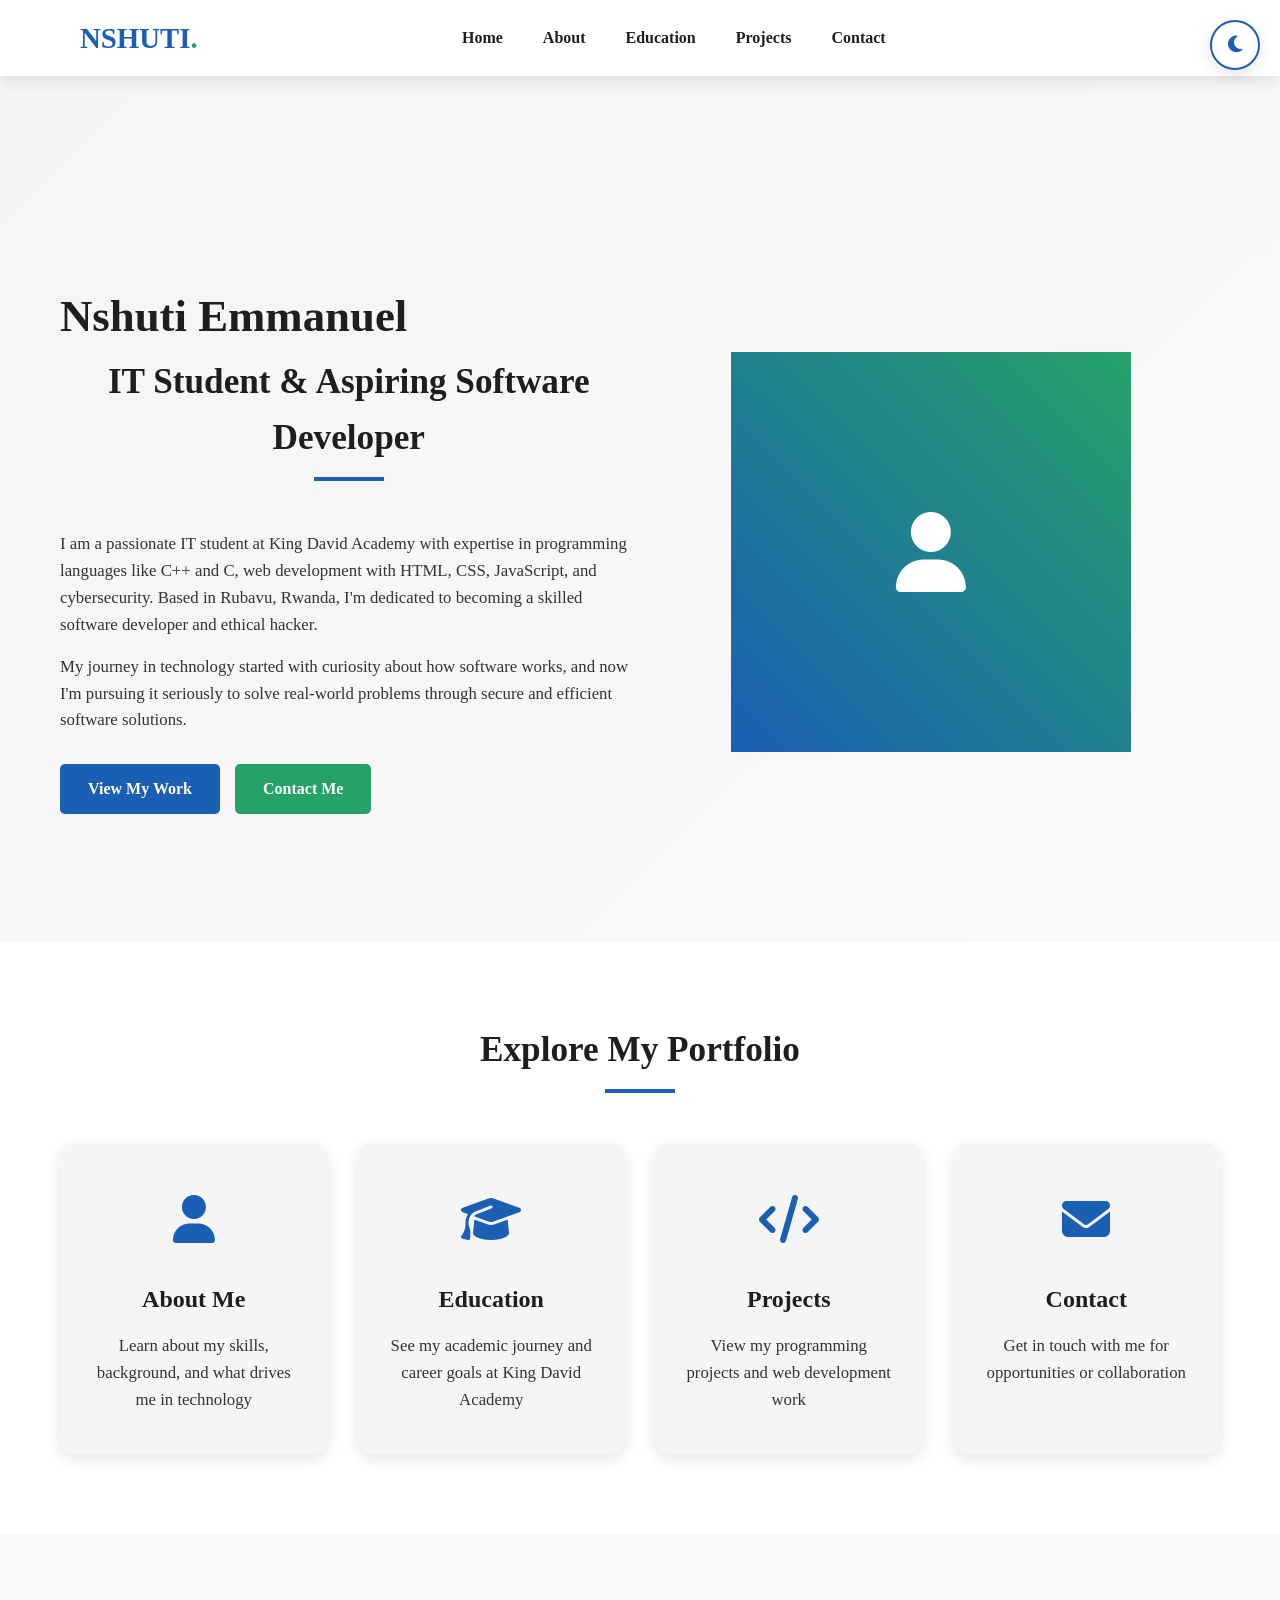
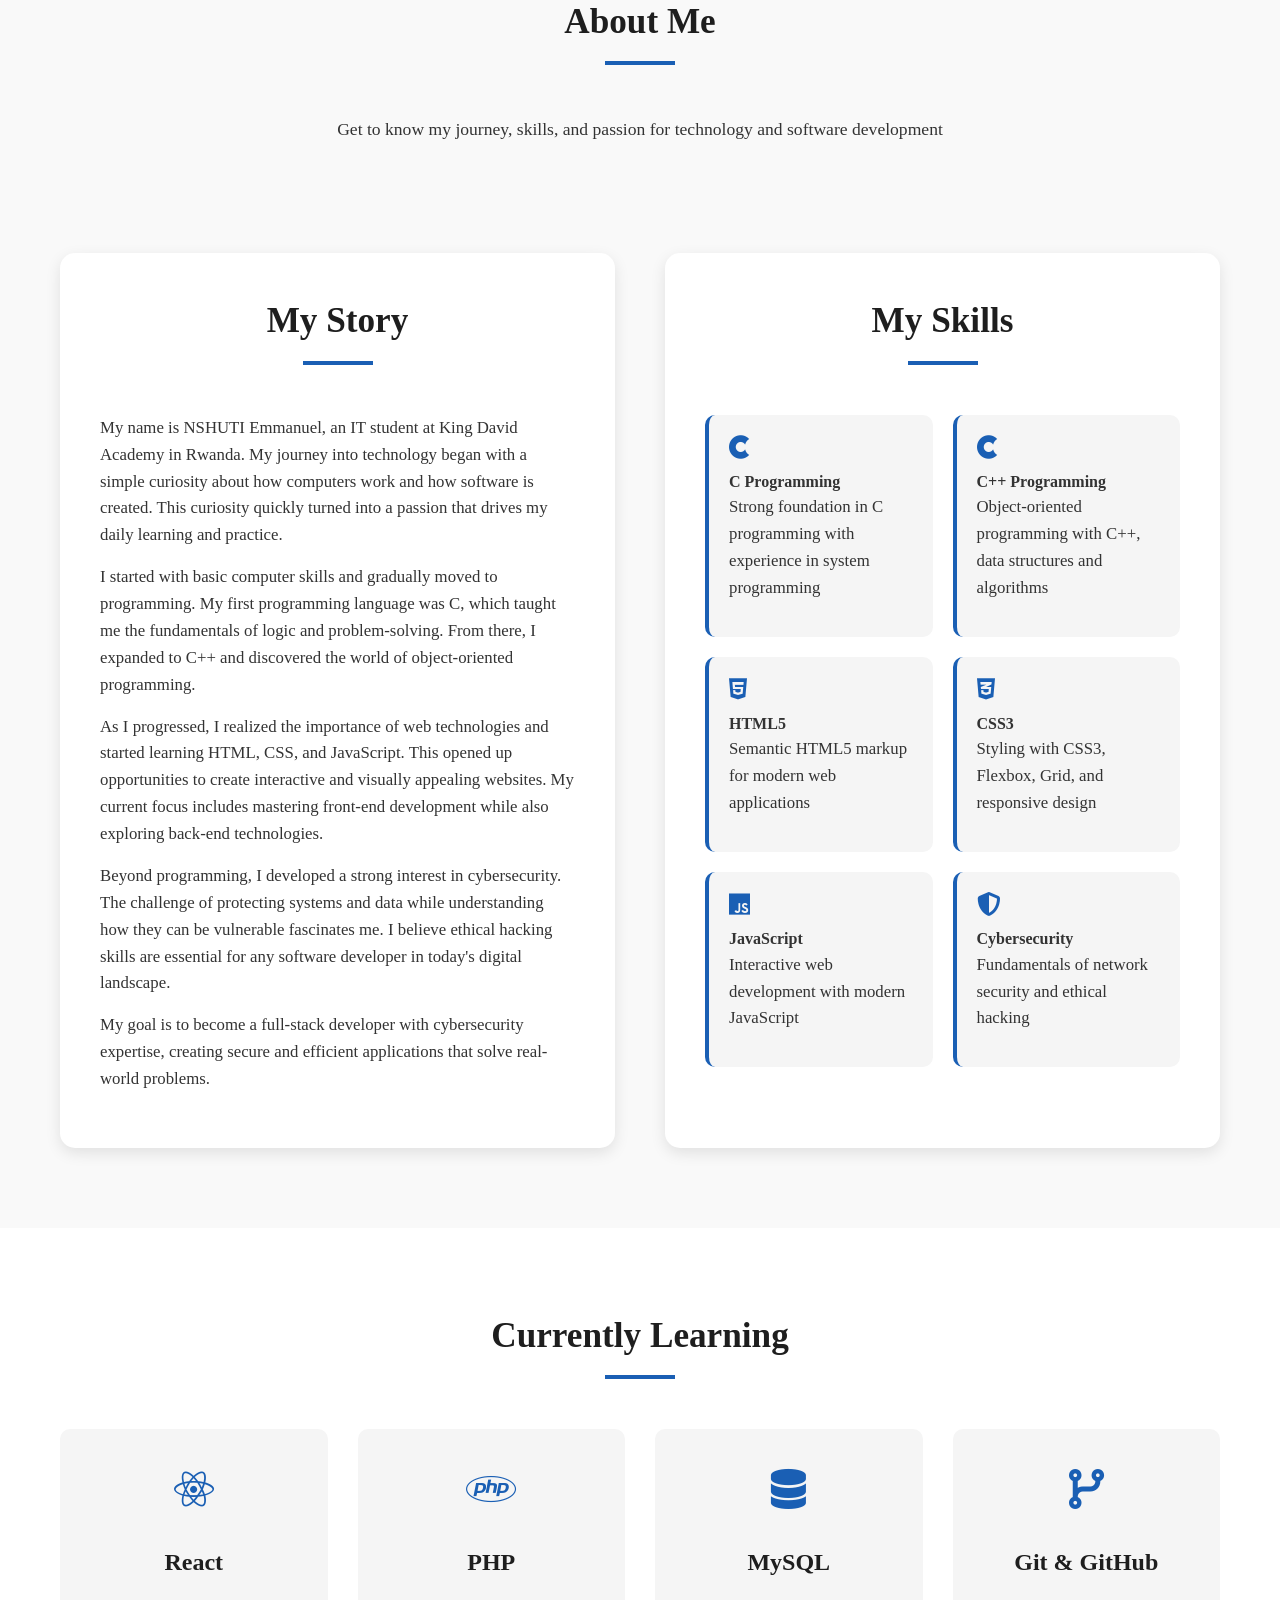
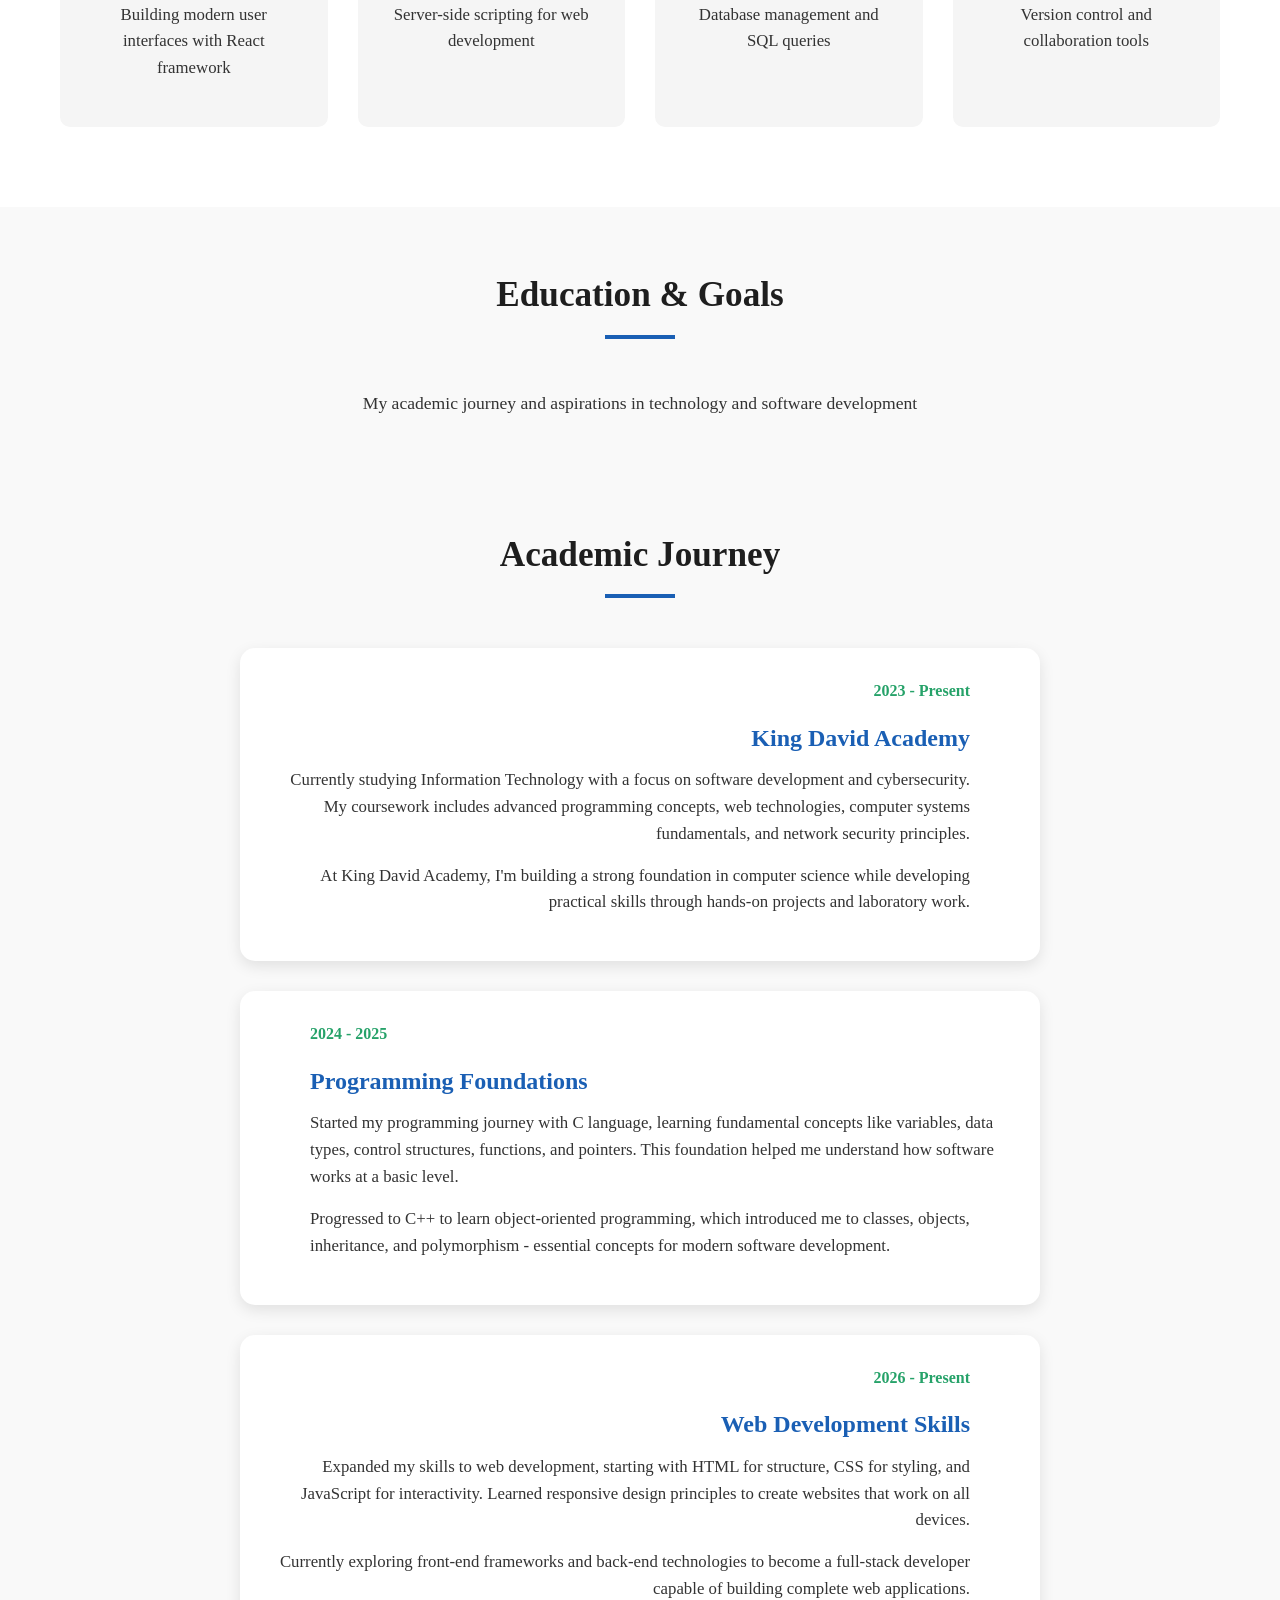
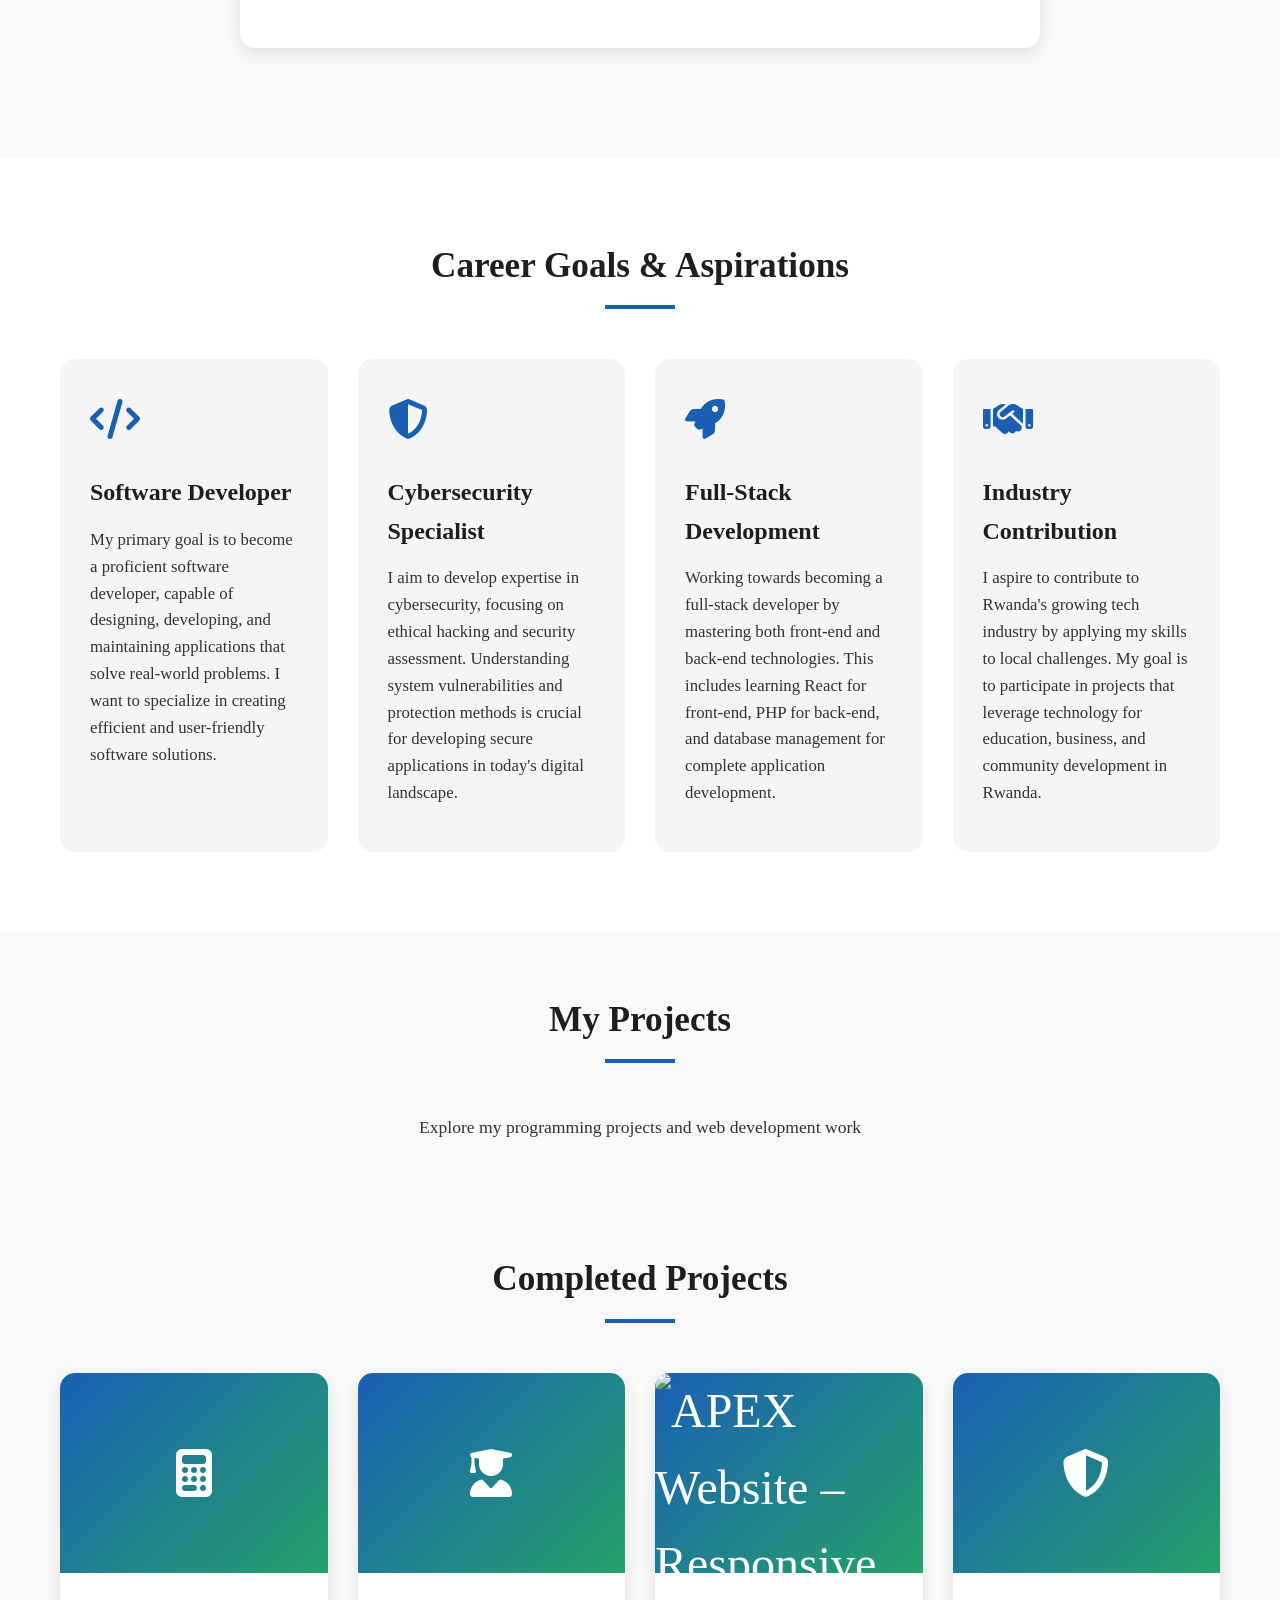
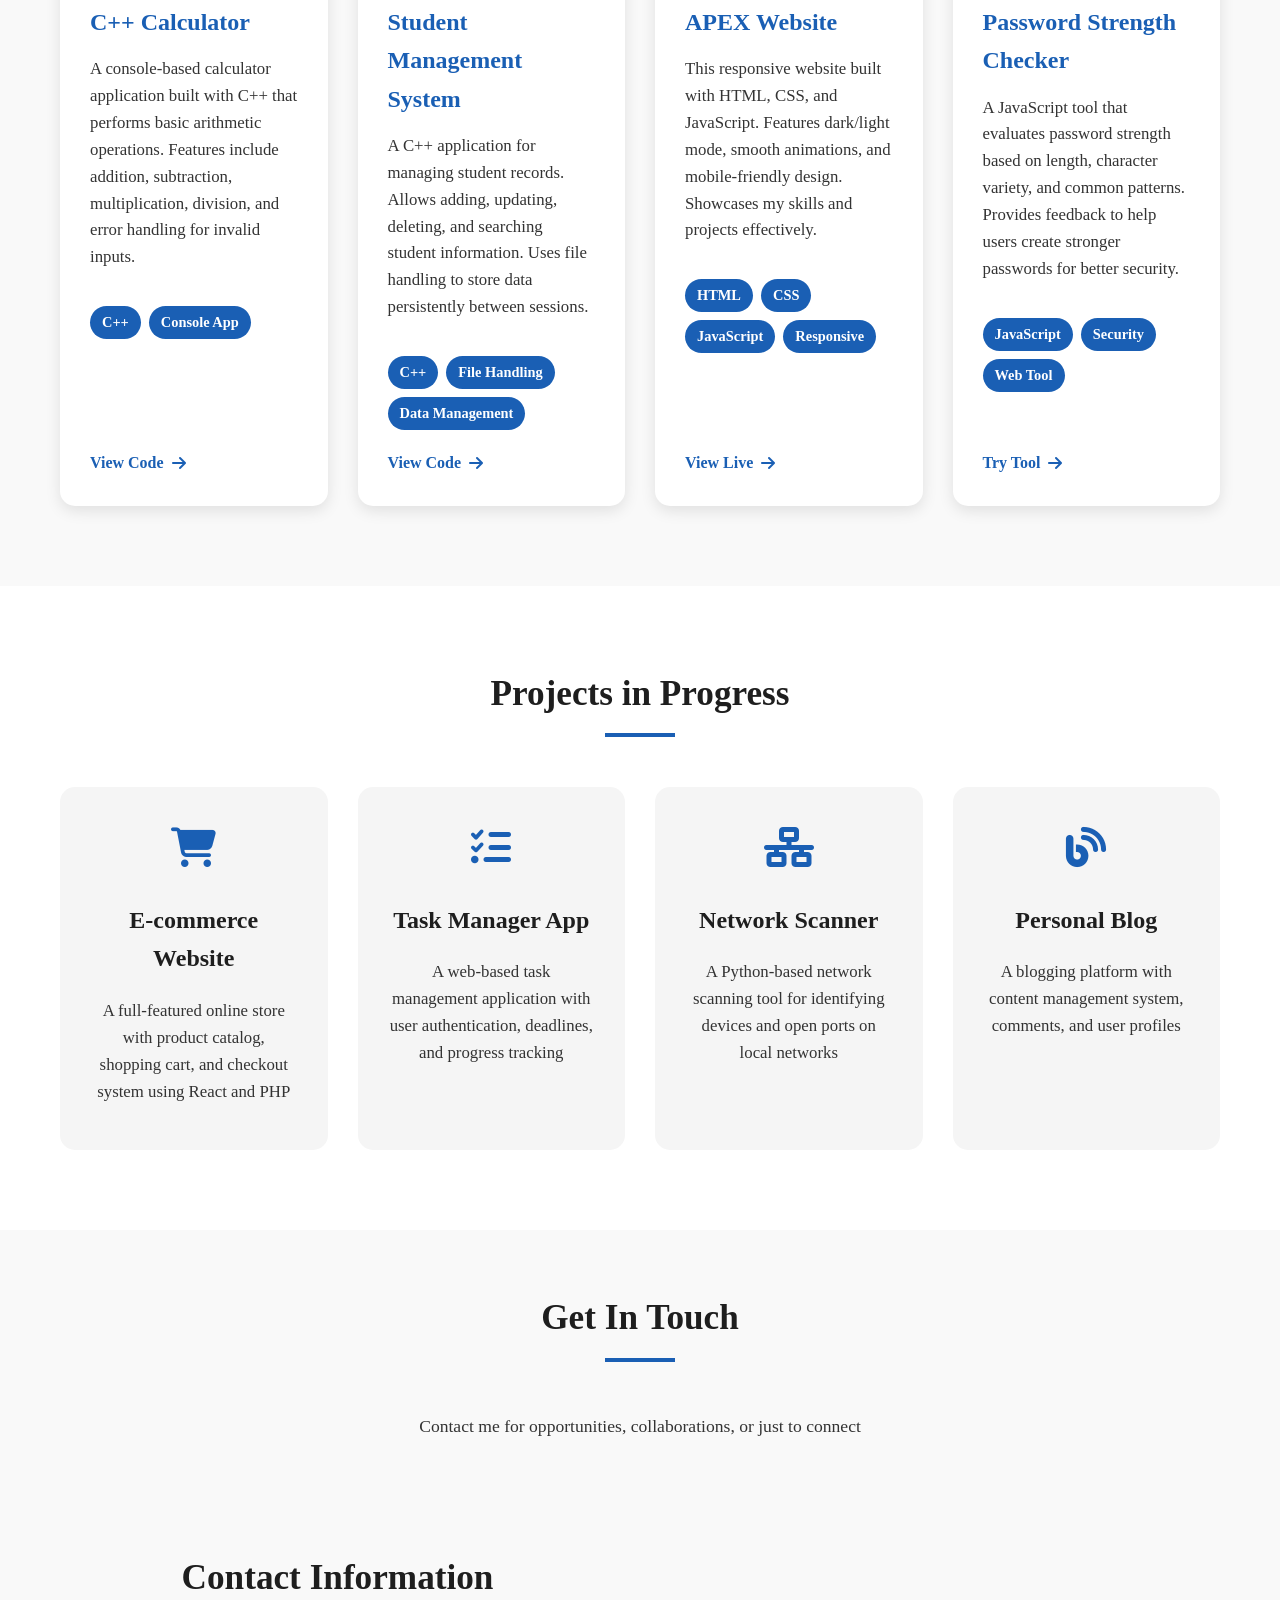
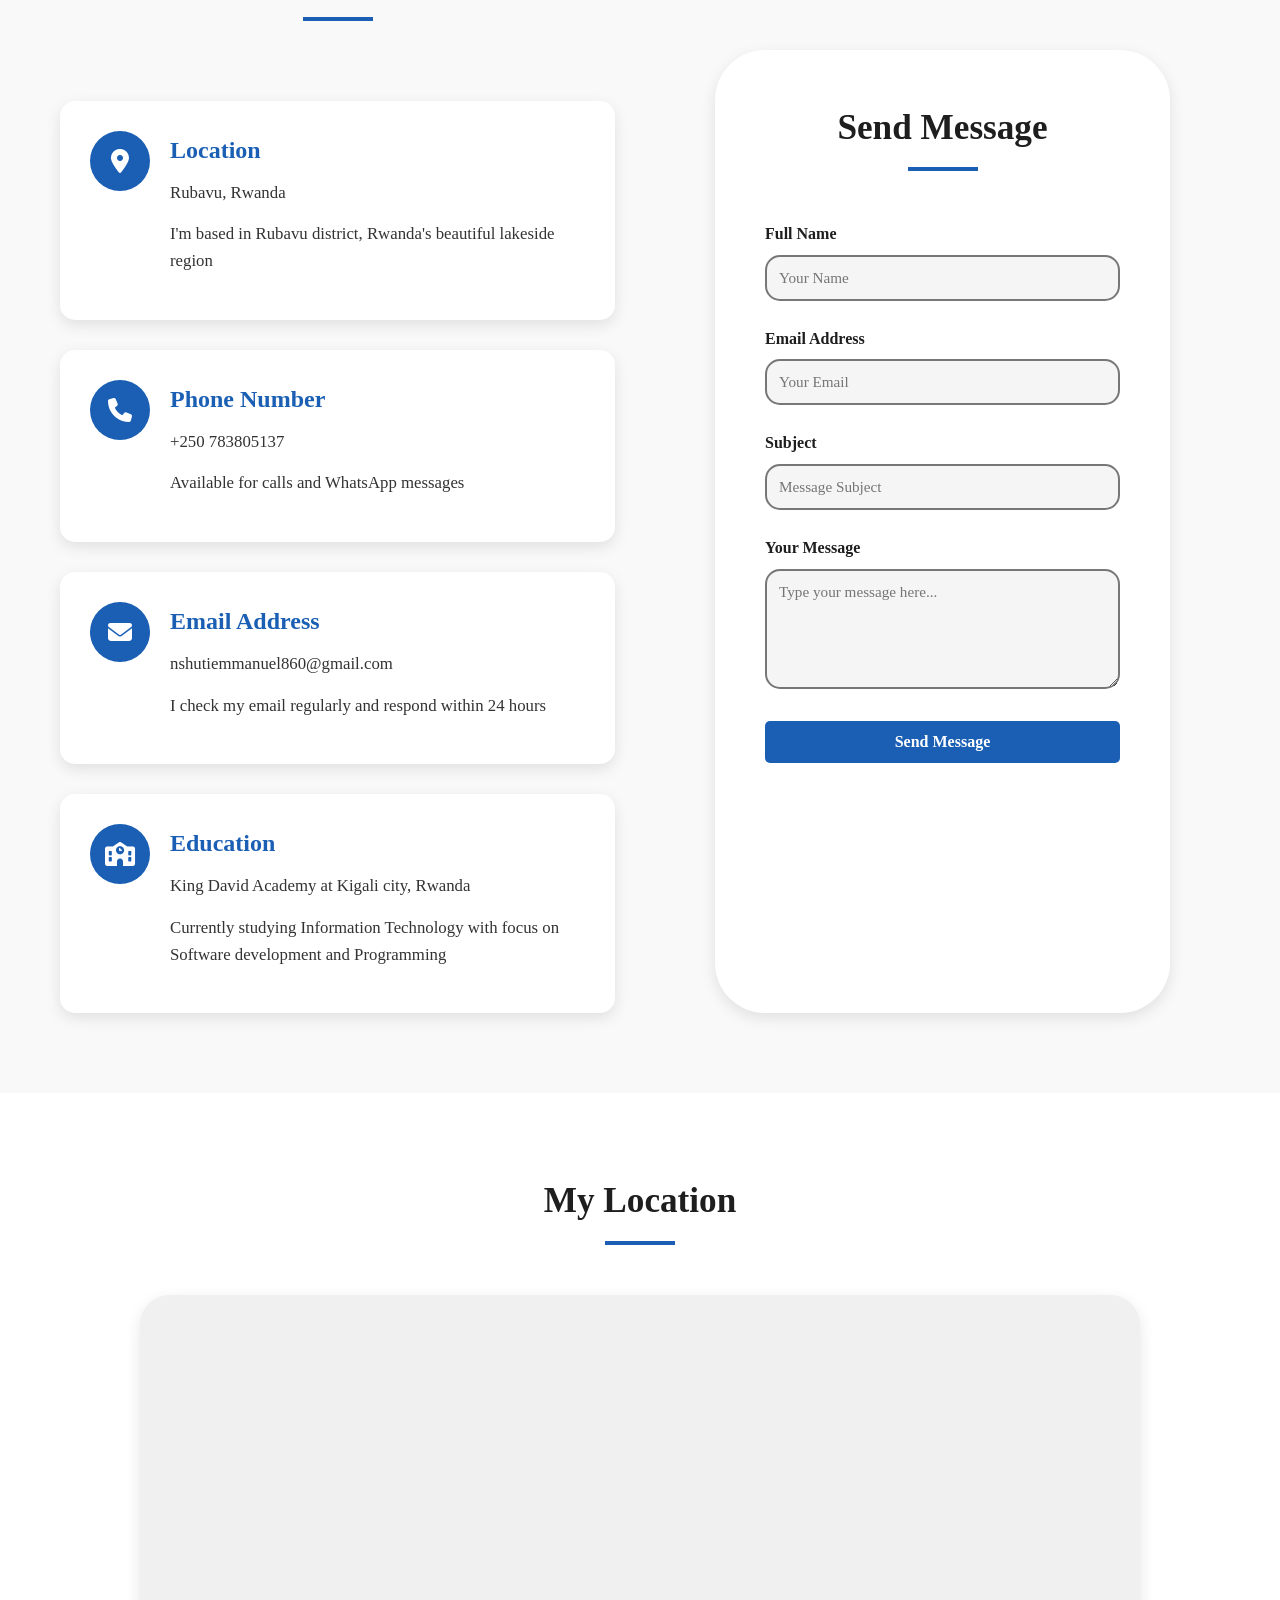
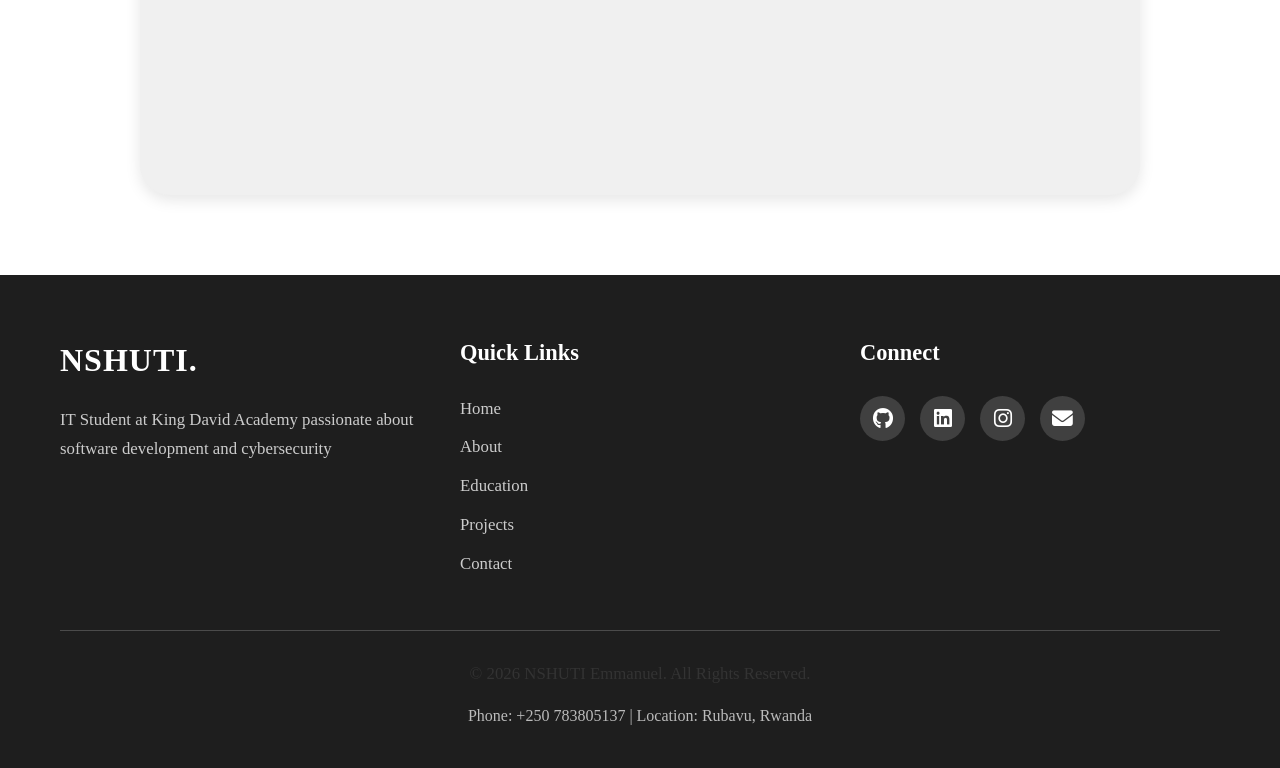
==== commit b7943615: "ch" ====
--- a/index.html
+++ b/index.html
@@ -6,9 +6,9 @@
      <meta name="google-site-verification" content="kGfA3MHKVGuGYzsDIcoSCHYMGx5rGsUX6TN0emBrEao">
      <meta name="msvalidate.01" content="43EDB77F9317A9703FCEE25FB931A0EB">
     
-     <title>NSHUTI Emmanuel – IT Student, Web Developer & Cybersecurity Enthusiast in Rwanda</title>
+     <title>Nshuti Emmanuel | IT Student & Web Developer in Rwanda</title>
      <link rel="canonical" href="https://nshutiemmanuel860-coder.github.io/My-real-portfolio/">
-     <meta name="description" content="NSHUTI Emmanuel is an IT student and aspiring software developer in Rwanda specializing in C++, web development, and cybersecurity. View projects and contact me today.">
+     <meta name="description" content="Nshuti Emmanuel is an IT student and aspiring software developer in Rwanda specializing in C++, web development, and cybersecurity. View projects and contact information.">
      <meta name="author" content="NSHUTI Emmanuel">
 
      <meta property="og:title" content="NSHUTI Emmanuel | IT Student & Web Developer in Rwanda">
@@ -47,6 +47,19 @@
      "@type": "EducationalOrganization",
      "name": "King David Academy"
   },
+  "@id": "https://nshutiemmanuel860-coder.github.io/My-real-portfolio/#person",
+  "alumniOf": {
+  "@type": "EducationalOrganization",
+  "name": "King David Academy"
+  },
+  "knowsAbout": [
+  "C++ Programming",
+  "Web Development",
+  "Cybersecurity",
+  "HTML",
+  "CSS",
+  "JavaScript"
+  ]
   "address": {
     "@type": "PostalAddress",
     "addressLocality": "Rubavu",
@@ -789,7 +802,7 @@
     <div class="container">
       <div class="hero-content">
         <div class="hero-text">
-          <h1>NSHUTI Emmanuel</h1>
+          <h1>Nshuti Emmanuel</h1>
           <h2>IT Student & Aspiring <span class="typing-container"><span id="typing-text"></span></span></h2>
           <p>
             I am a passionate IT student at King David Academy with expertise
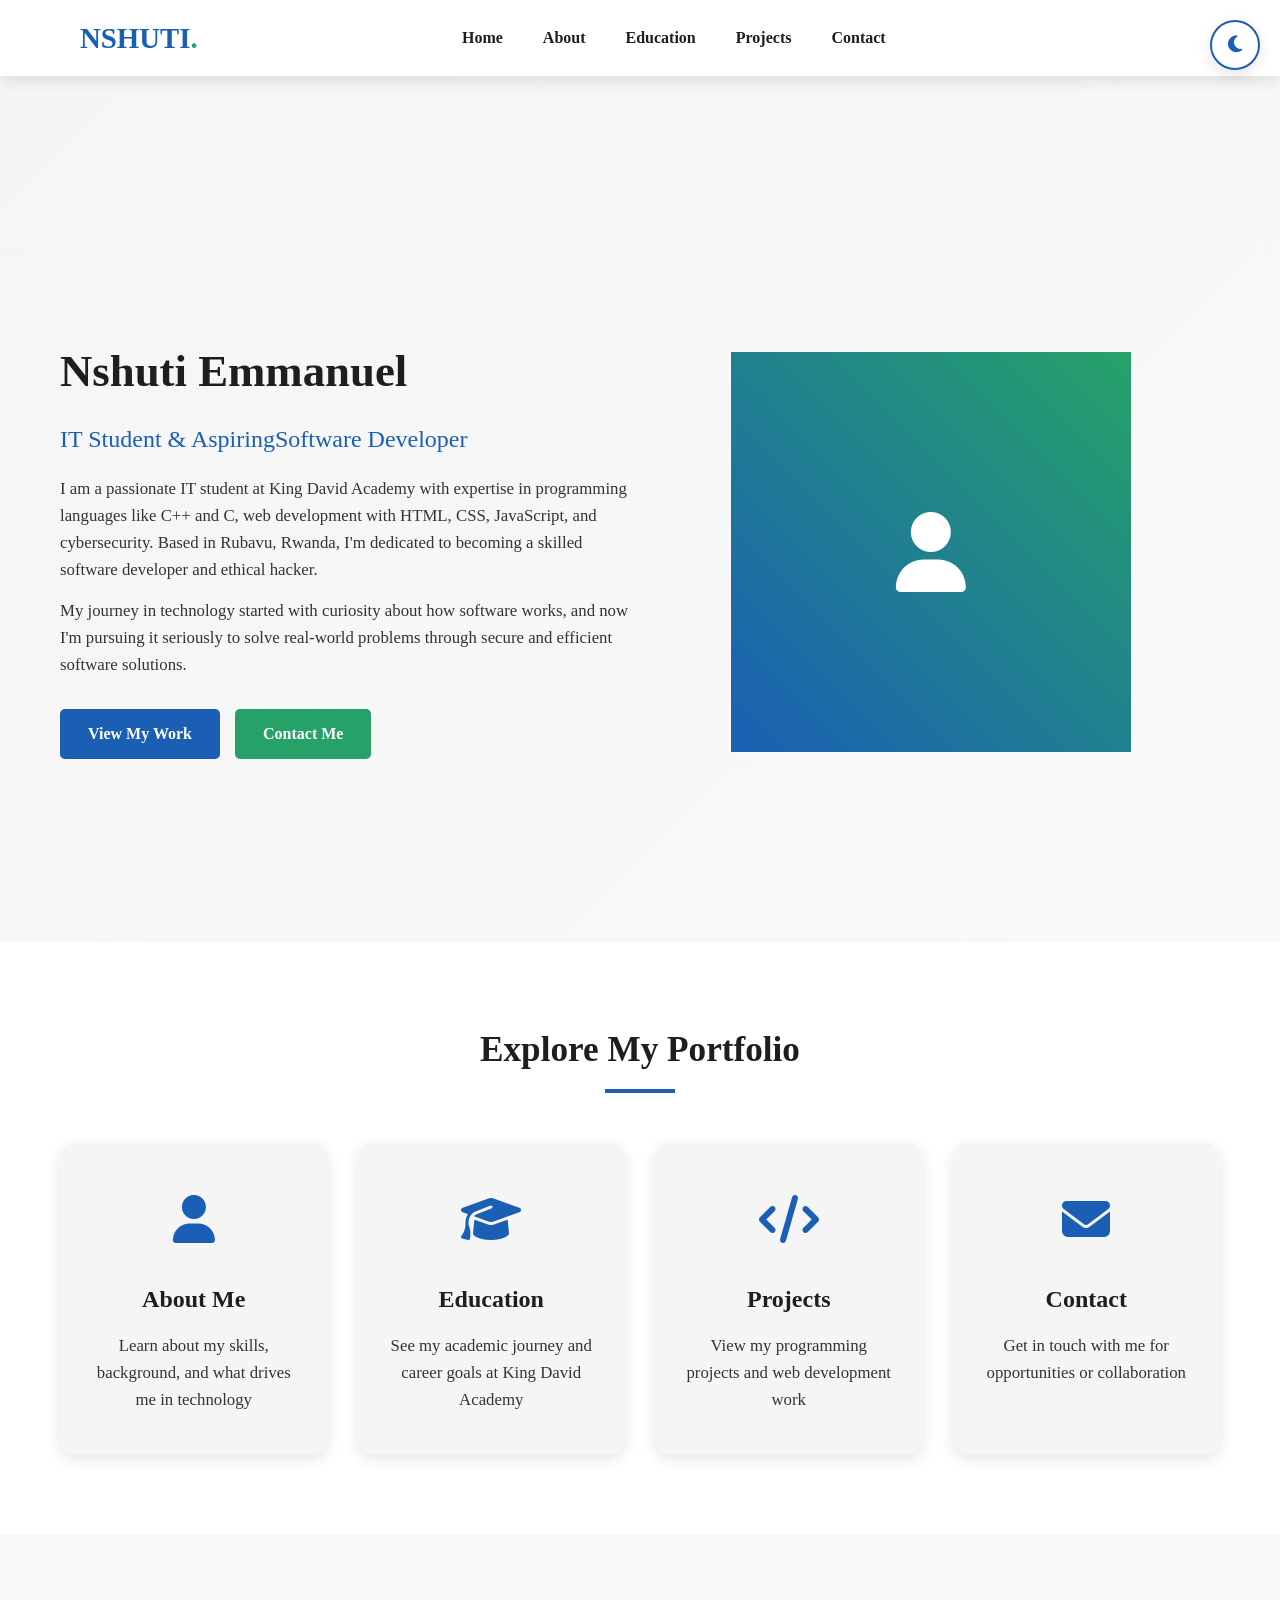
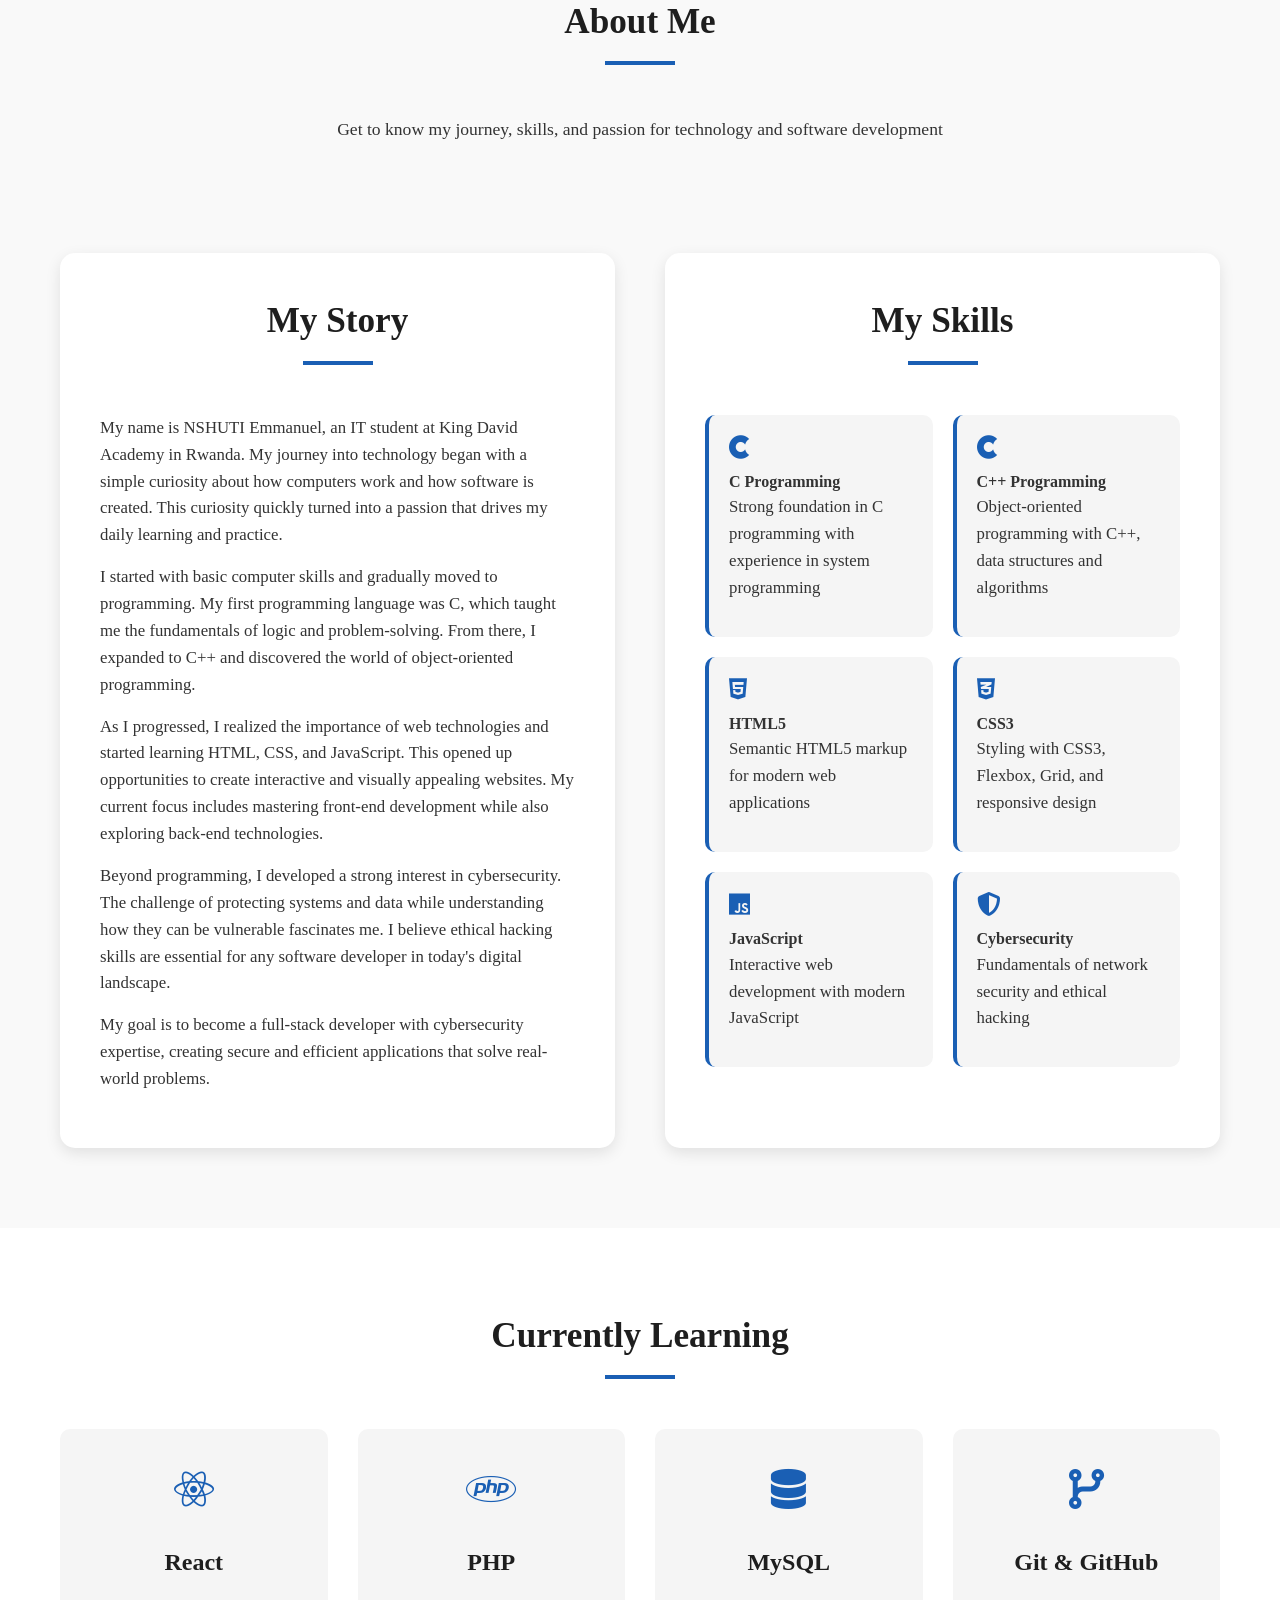
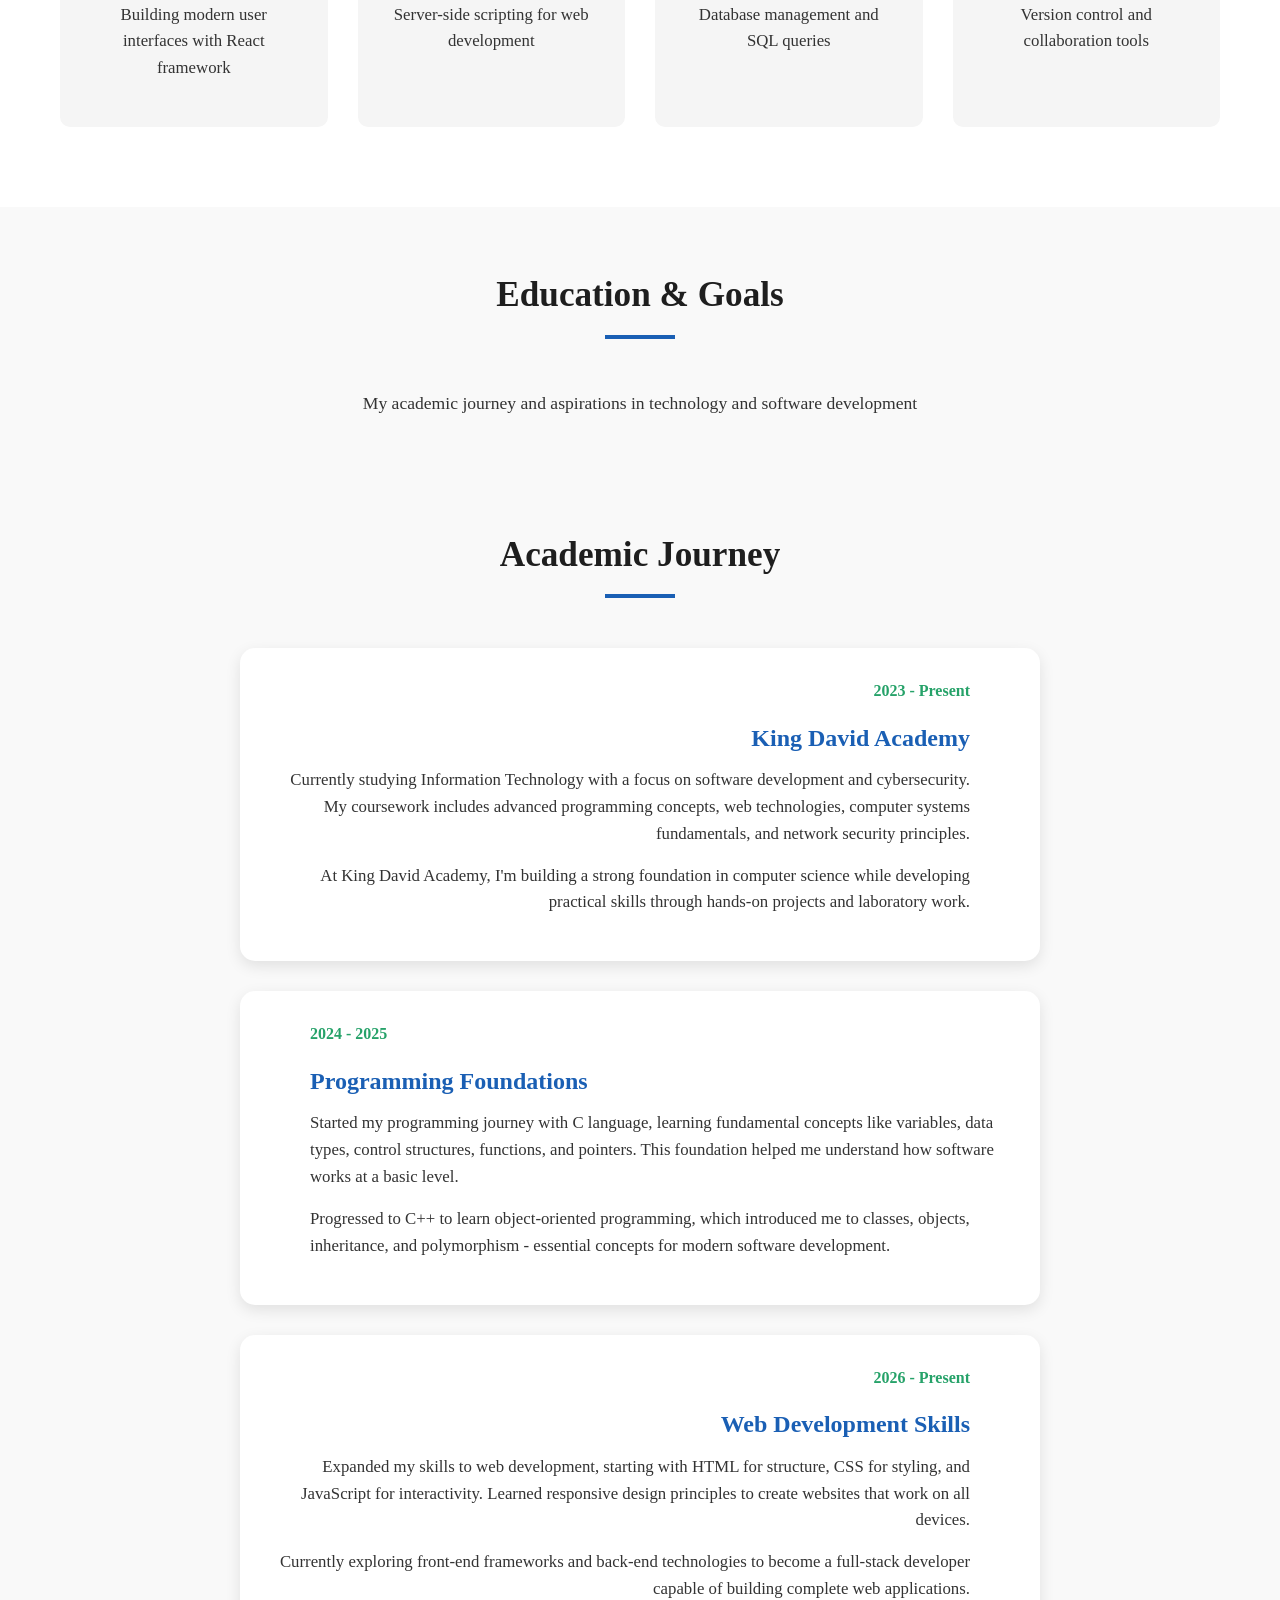
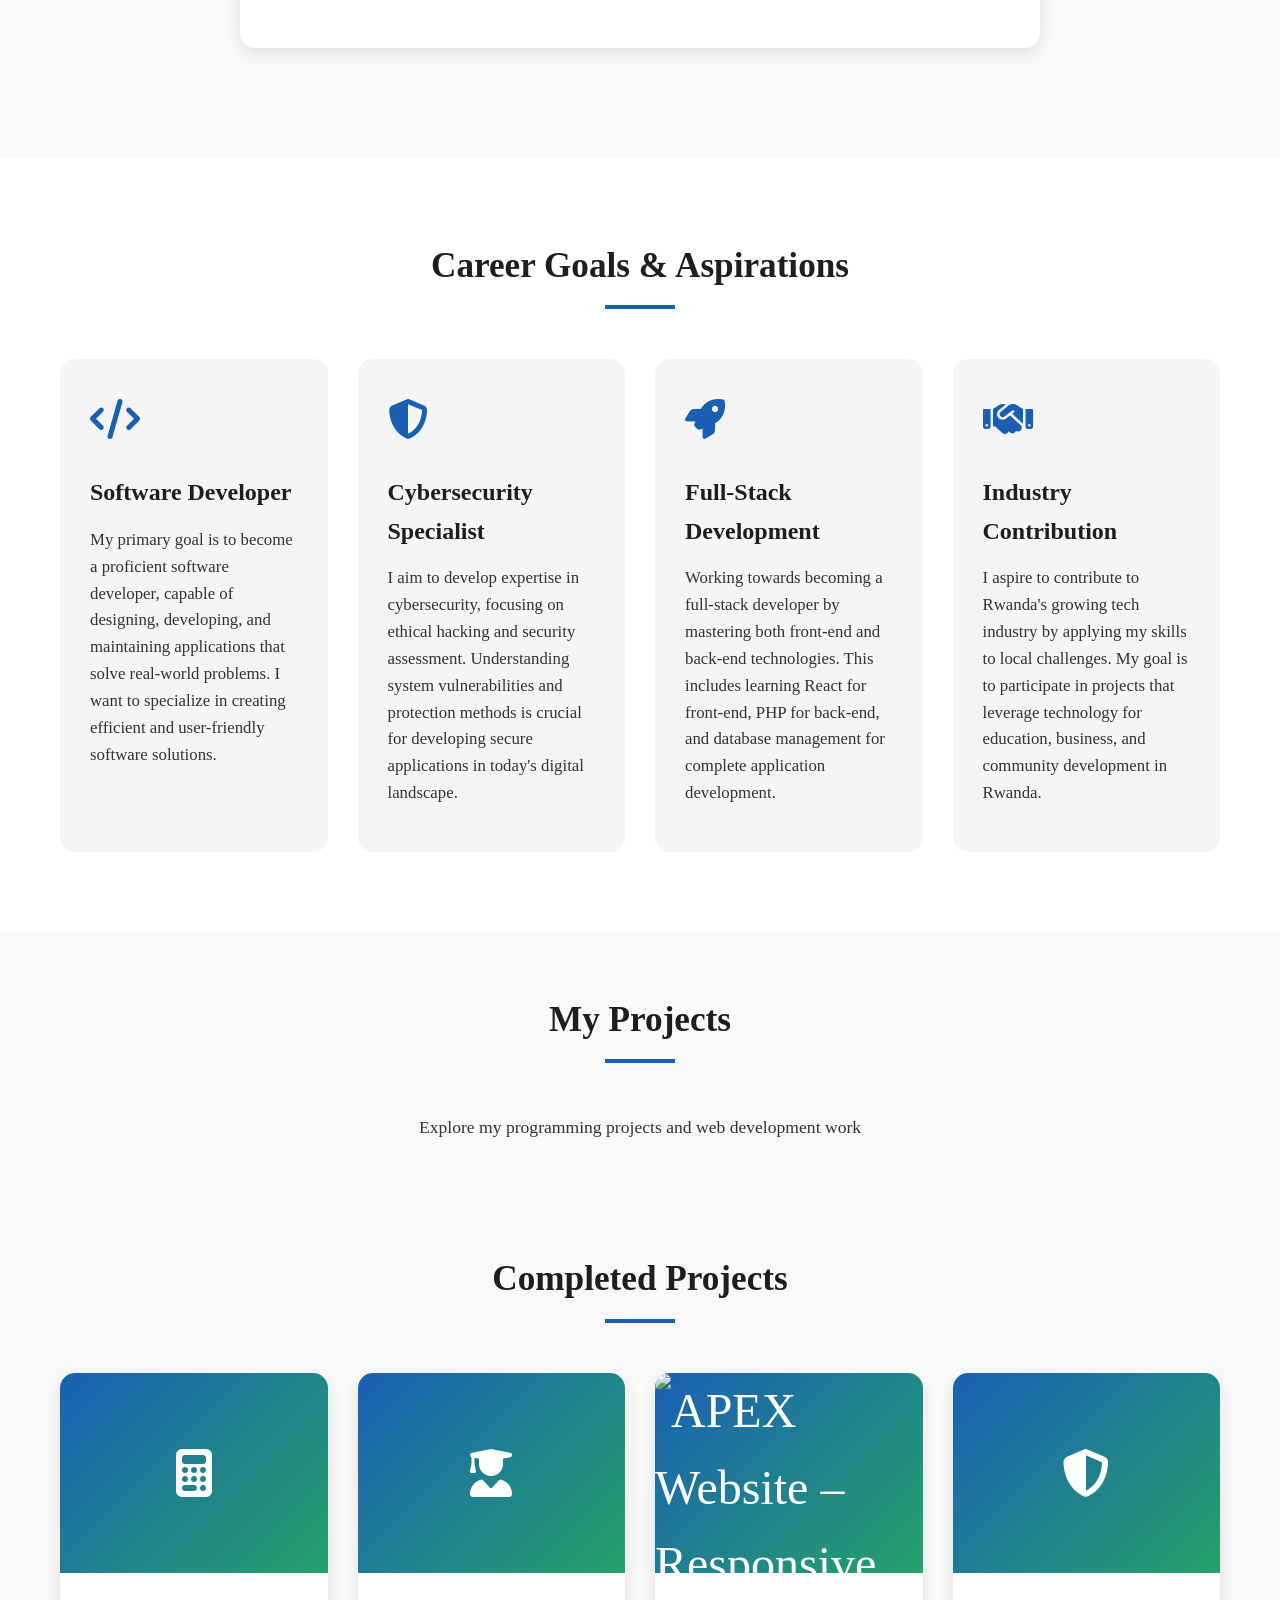
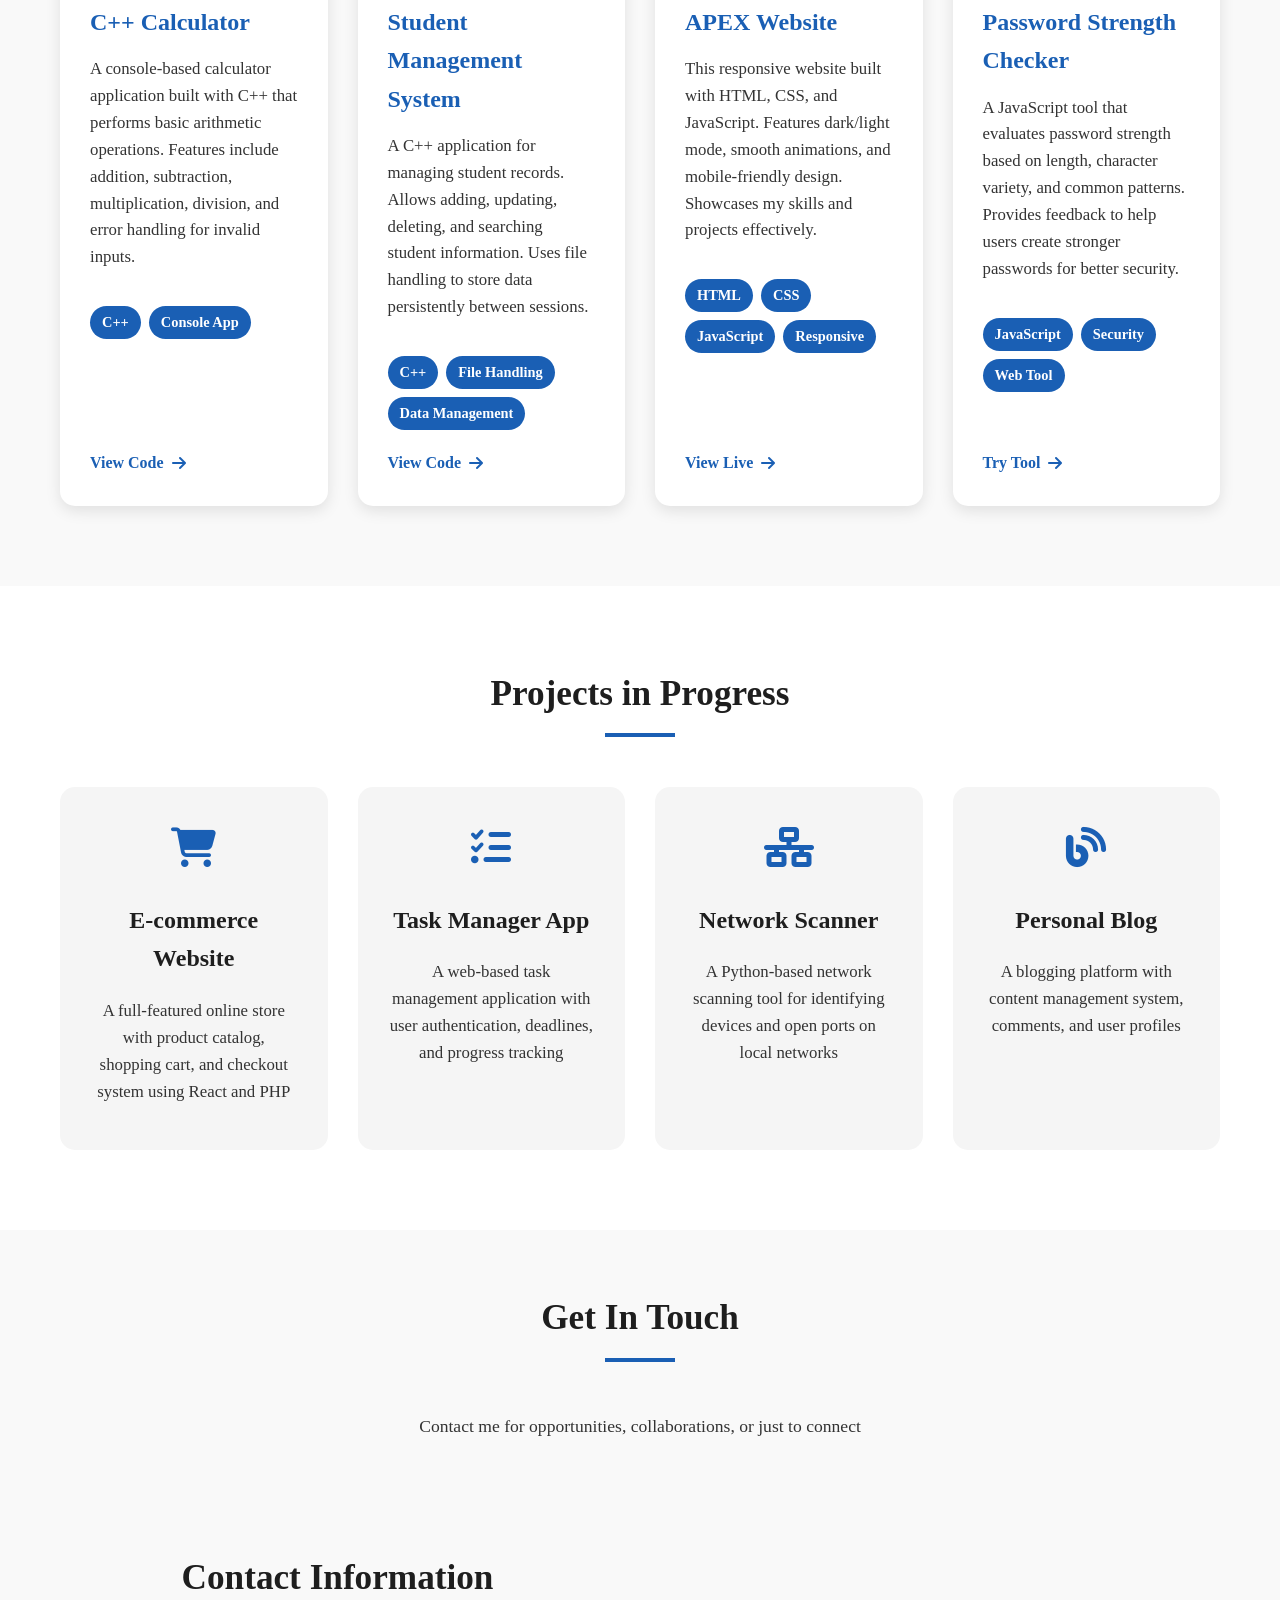
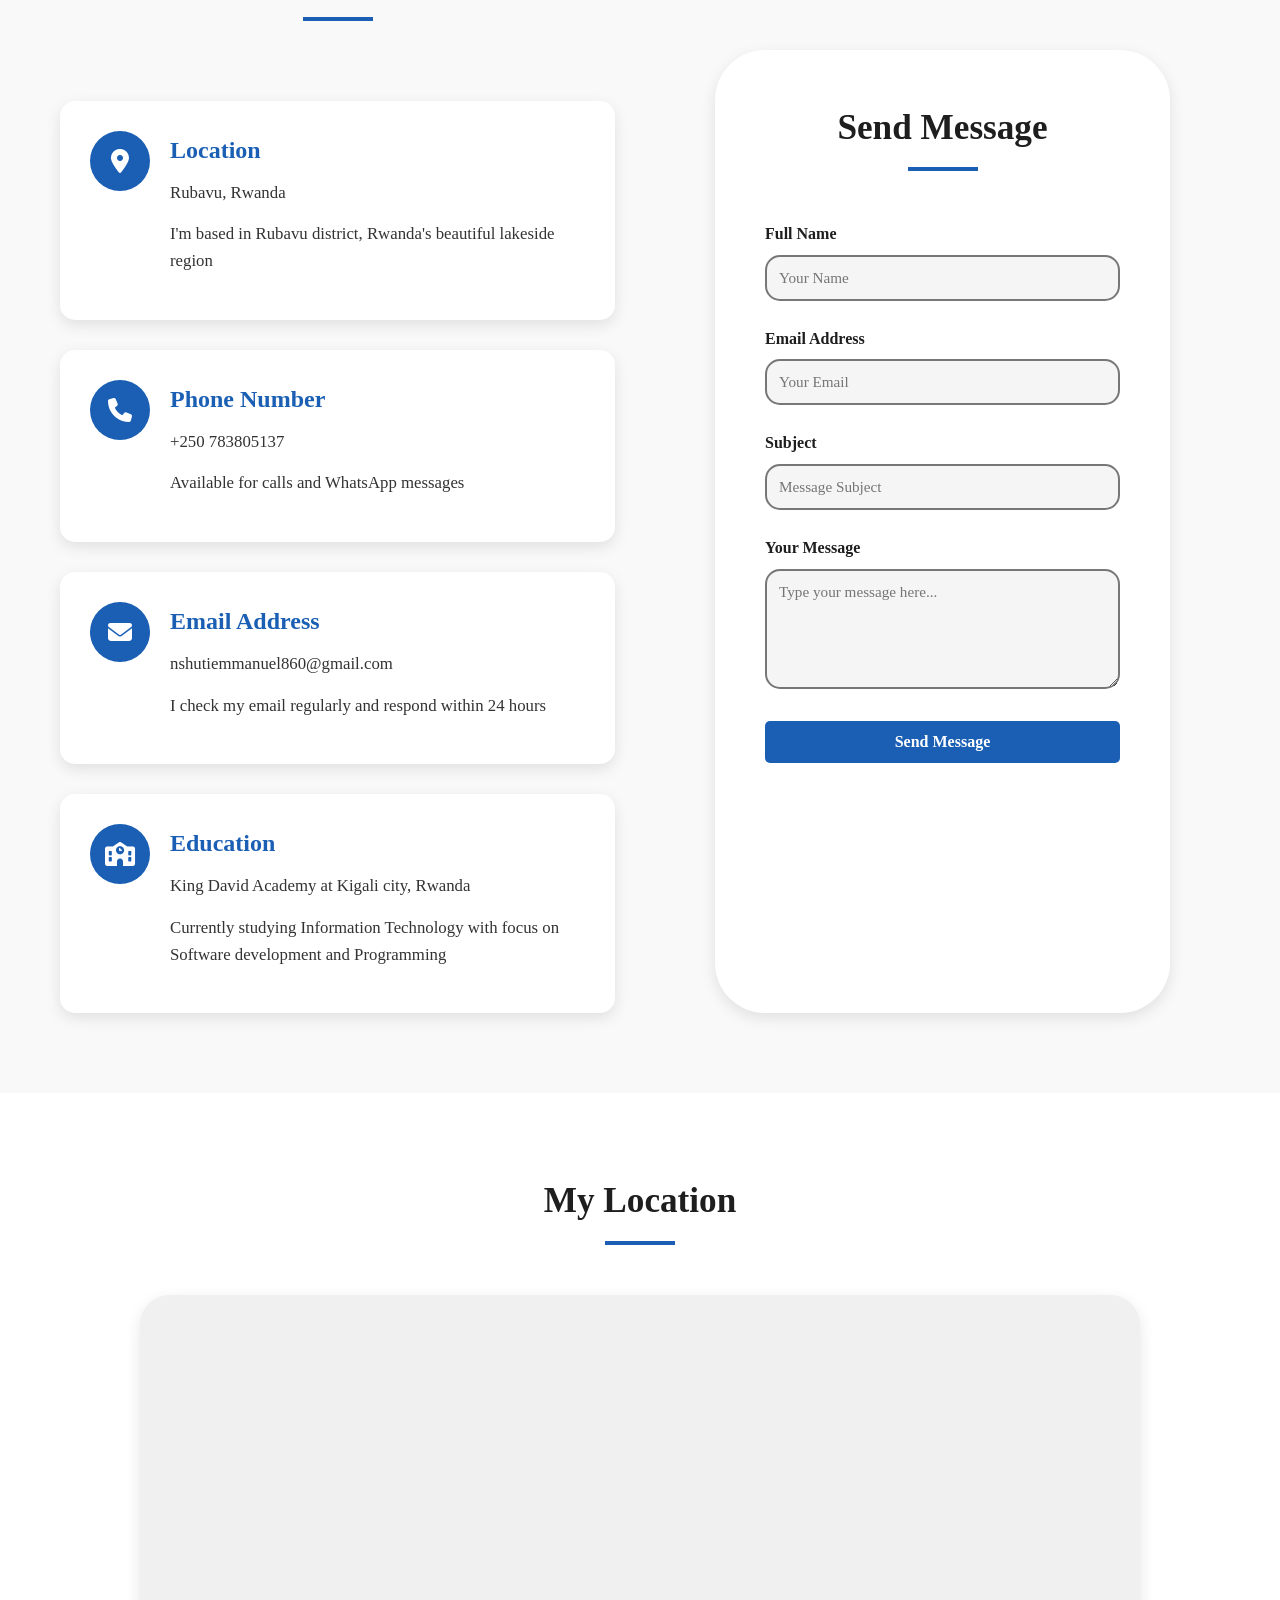
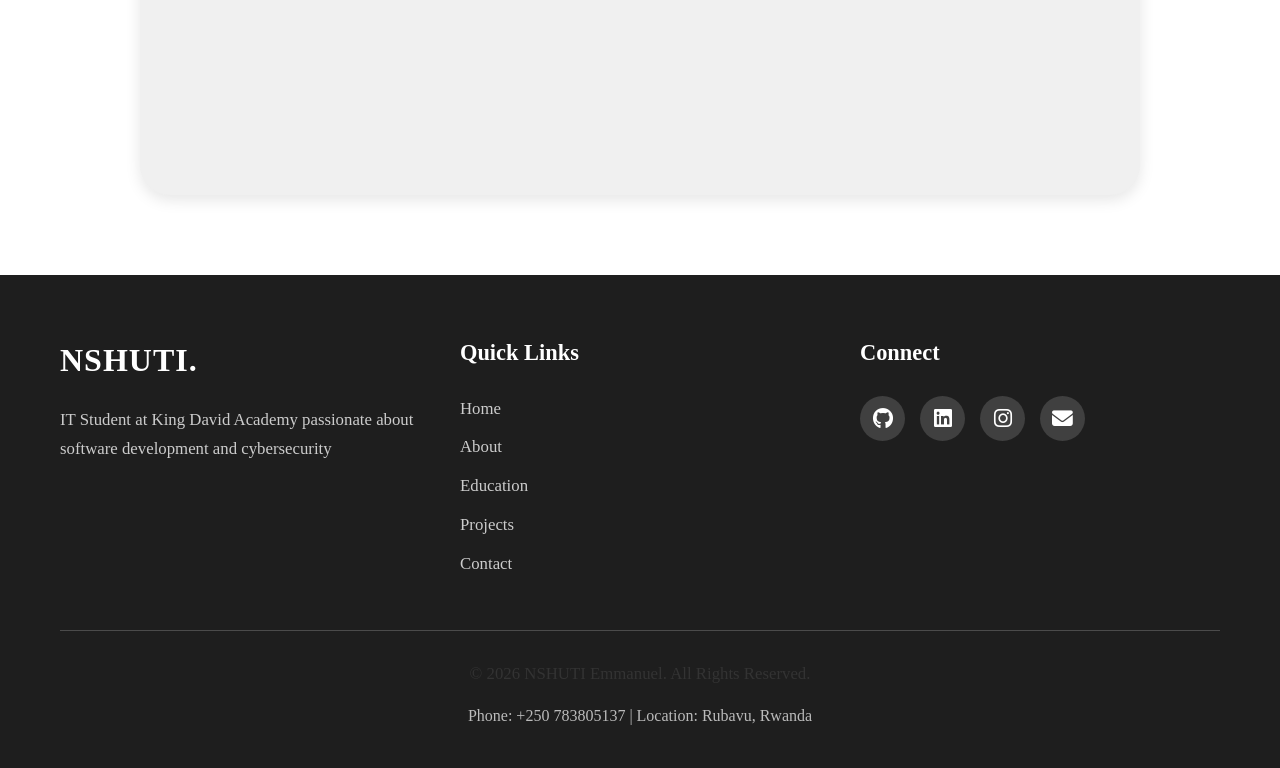
==== commit 2d8c3ad8: "ch" ====
--- a/index.html
+++ b/index.html
@@ -31,47 +31,54 @@
      <meta http-equiv="X-Frame-Options" content="DENY">
      <meta http-equiv="Referrer-Policy" content="strict-origin-when-cross-origin">
     
-     <link rel="icon" href="target.gif">
+     <link rel="icon" class="icon" href="target.gif">
      <link rel="preconnect" href="https://cdnjs.cloudflare.com">
      <link rel="stylesheet" href="https://cdnjs.cloudflare.com/ajax/libs/font-awesome/6.4.0/css/all.min.css">
      <link rel="stylesheet" href="style.css">
      <script type="application/ld+json">
-{
+        {
   "@context": "https://schema.org",
   "@type": "Person",
-  "name": "NSHUTI Emmanuel",
+  "@id": "https://nshutiemmanuel860-coder.github.io/My-real-portfolio/#person",
+  "name": "Nshuti Emmanuel",
+  "givenName": "Emmanuel",
+  "familyName": "Nshuti",
   "url": "https://nshutiemmanuel860-coder.github.io/My-real-portfolio/",
   "image": "https://i.ibb.co/gFvPc4HS/Nshuti-png.jpg",
   "jobTitle": "IT Student & Web Developer",
-  "worksFor": {
-     "@type": "EducationalOrganization",
-     "name": "King David Academy"
+  "description": "Nshuti Emmanuel is an IT student and aspiring software developer in Rwanda specializing in C++, web development, and cybersecurity.",
+  "nationality": {
+    "@type": "Country",
+    "name": "Rwanda"
   },
-  "@id": "https://nshutiemmanuel860-coder.github.io/My-real-portfolio/#person",
-  "alumniOf": {
-  "@type": "EducationalOrganization",
-  "name": "King David Academy"
-  },
-  "knowsAbout": [
-  "C++ Programming",
-  "Web Development",
-  "Cybersecurity",
-  "HTML",
-  "CSS",
-  "JavaScript"
-  ]
   "address": {
     "@type": "PostalAddress",
     "addressLocality": "Rubavu",
     "addressCountry": "Rwanda"
   },
+  "affiliation": {
+    "@type": "EducationalOrganization",
+    "name": "King David Academy"
+  },
+  "alumniOf": {
+    "@type": "EducationalOrganization",
+    "name": "King David Academy"
+  },
+  "knowsAbout": [
+    "C++ Programming",
+    "Web Development",
+    "Cybersecurity",
+    "HTML",
+    "CSS",
+    "JavaScript"
+  ],
   "sameAs": [
     "https://github.com/nshutiemmanuel860-coder/",
     "https://www.linkedin.com/in/nshutiemmanuel/",
     "https://www.instagram.com/nshuti__wagakira/"
   ]
 }
-</script>
+     </script>
   <style>
     /* ----- home page styles ----- */
     .hero {
@@ -803,7 +810,7 @@
       <div class="hero-content">
         <div class="hero-text">
           <h1>Nshuti Emmanuel</h1>
-          <h2>IT Student & Aspiring <span class="typing-container"><span id="typing-text"></span></span></h2>
+          <h3>IT Student & Aspiring <span class="typing-container"><span id="typing-text"></span></span></h3>
           <p>
             I am a passionate IT student at King David Academy with expertise
             in programming languages like C++ and C, web development with
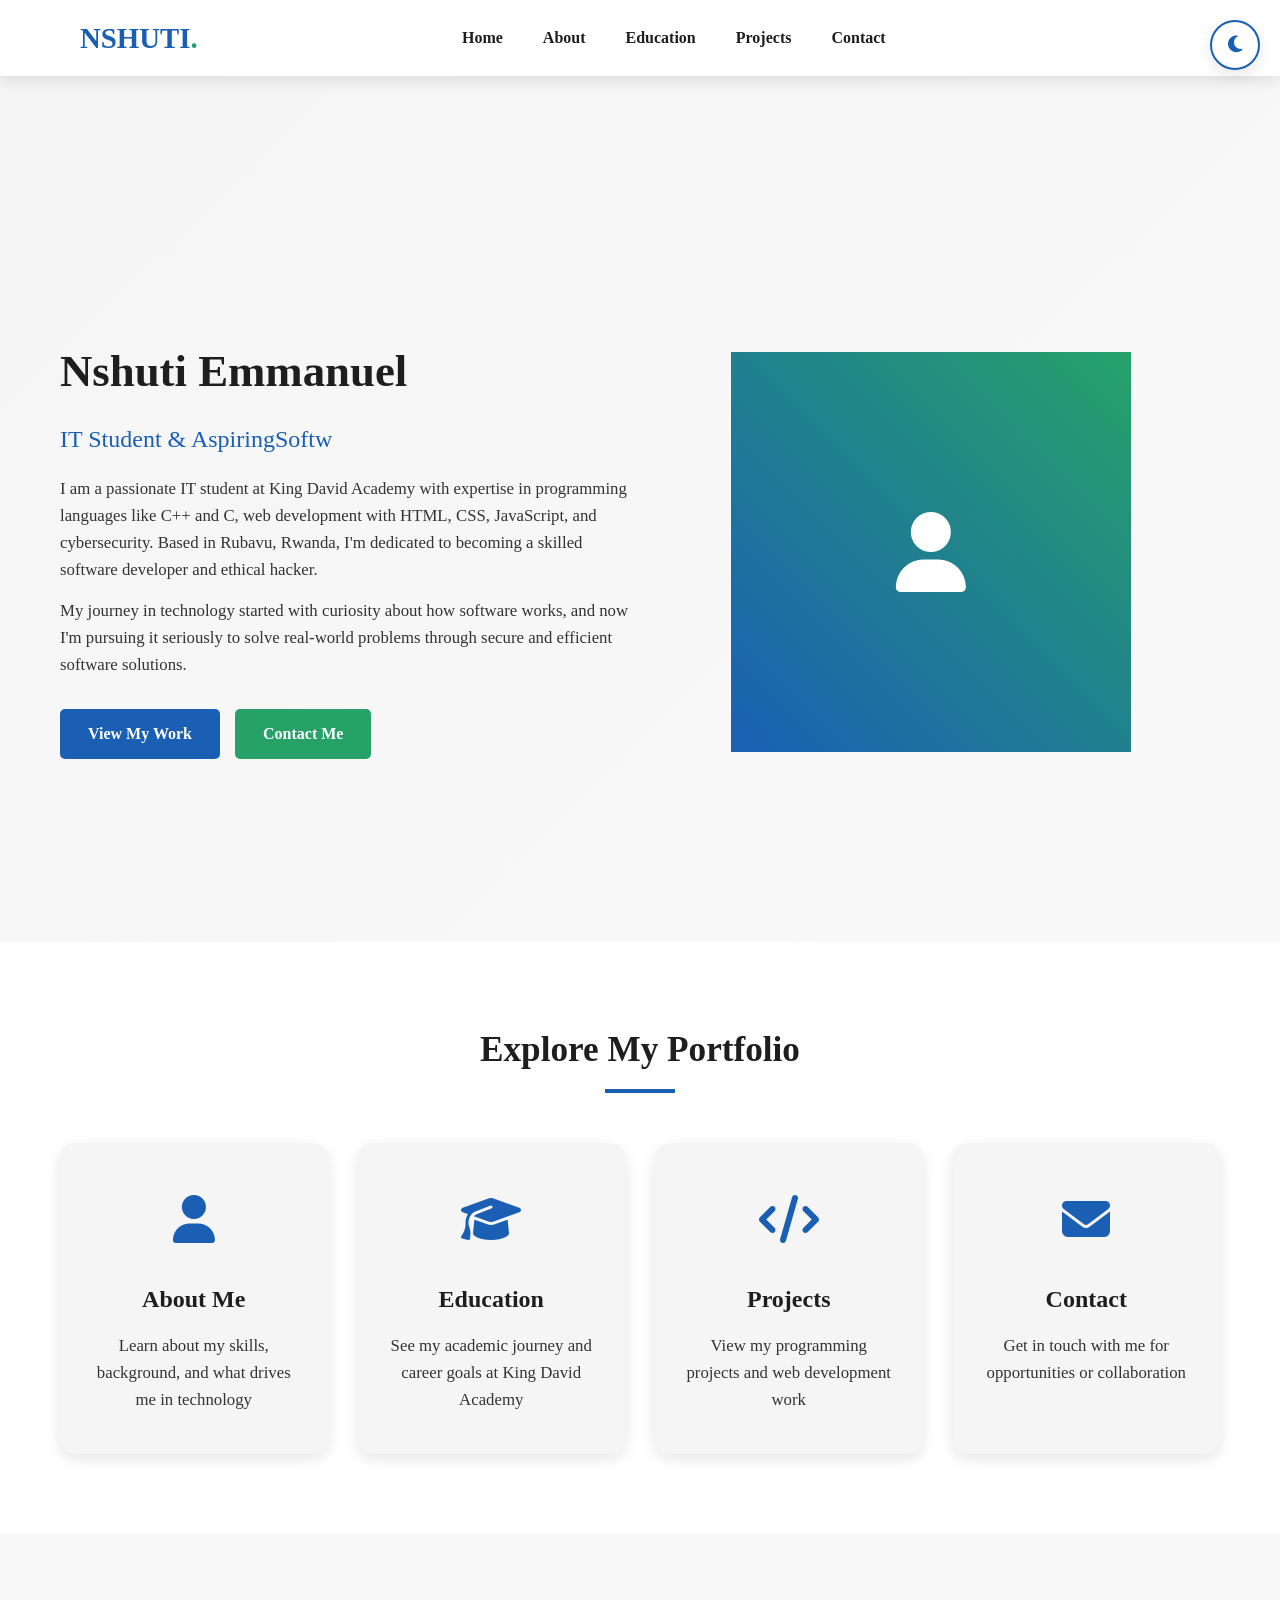
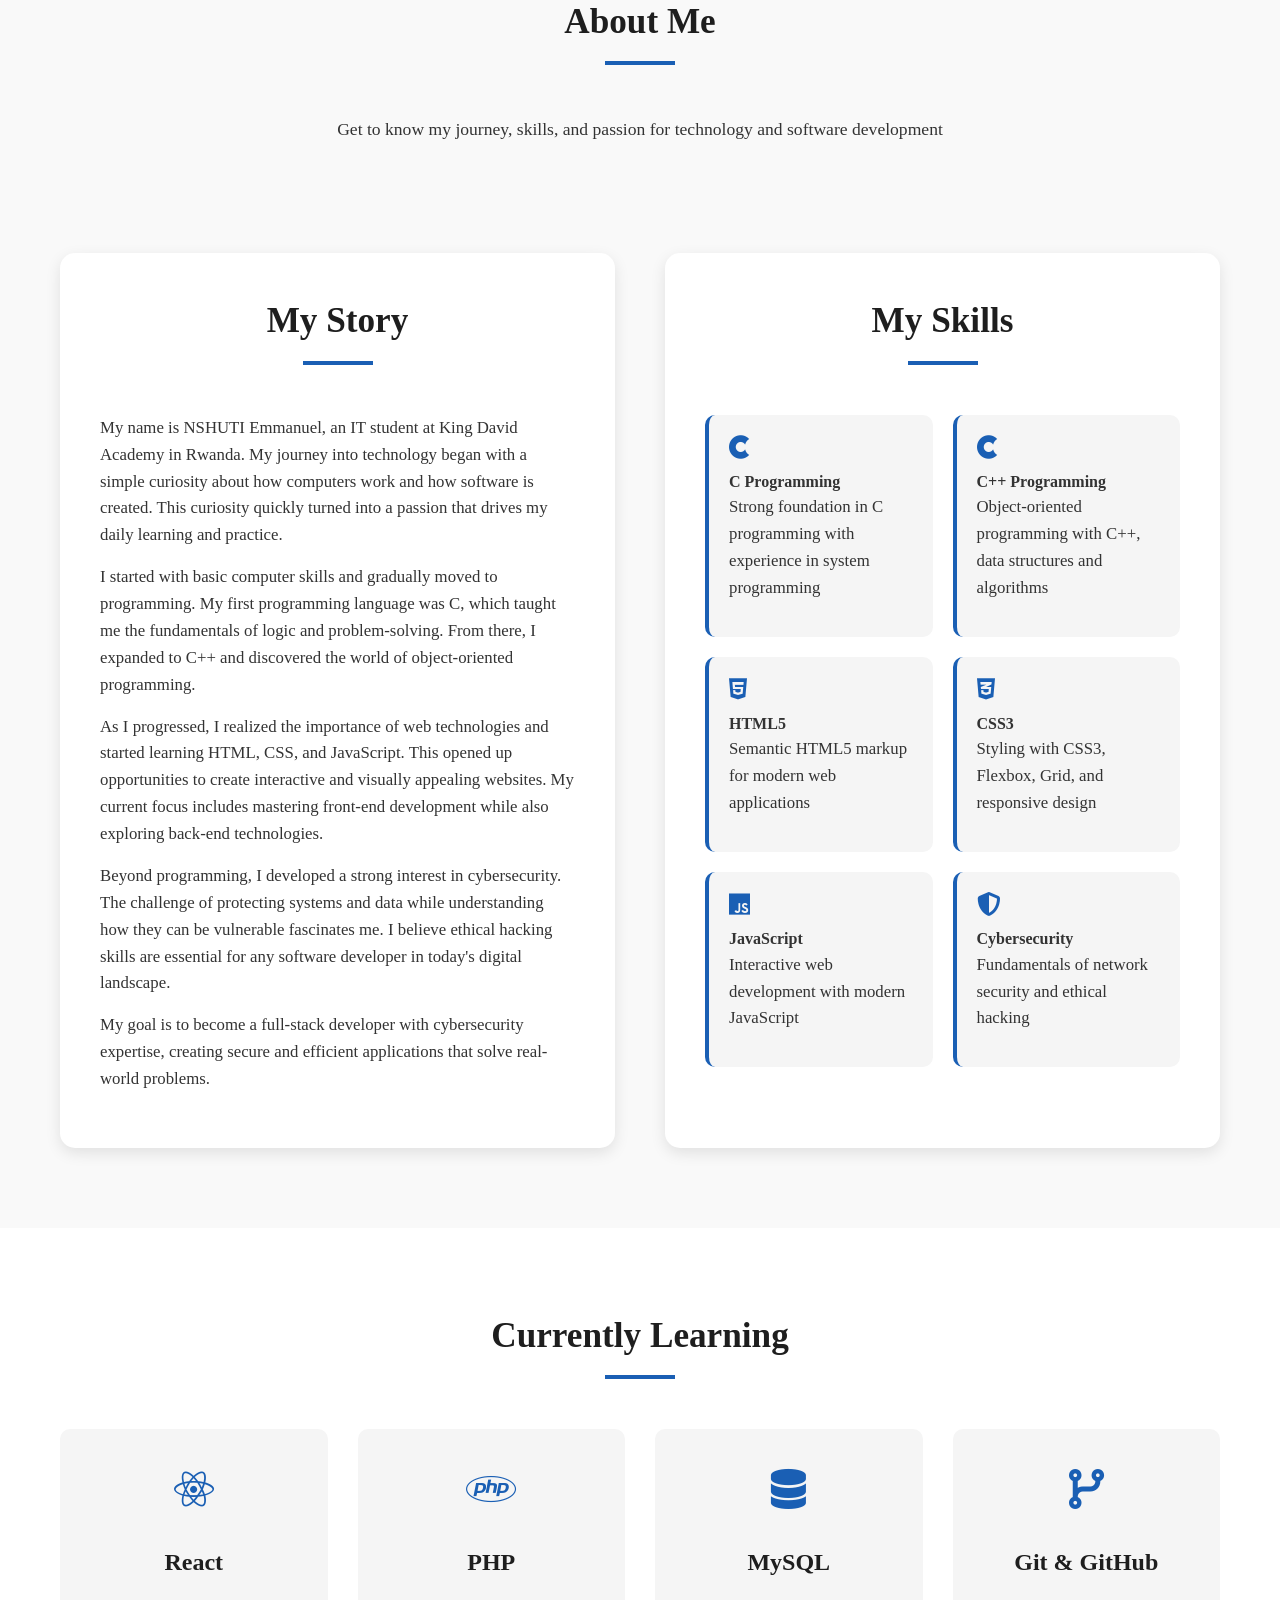
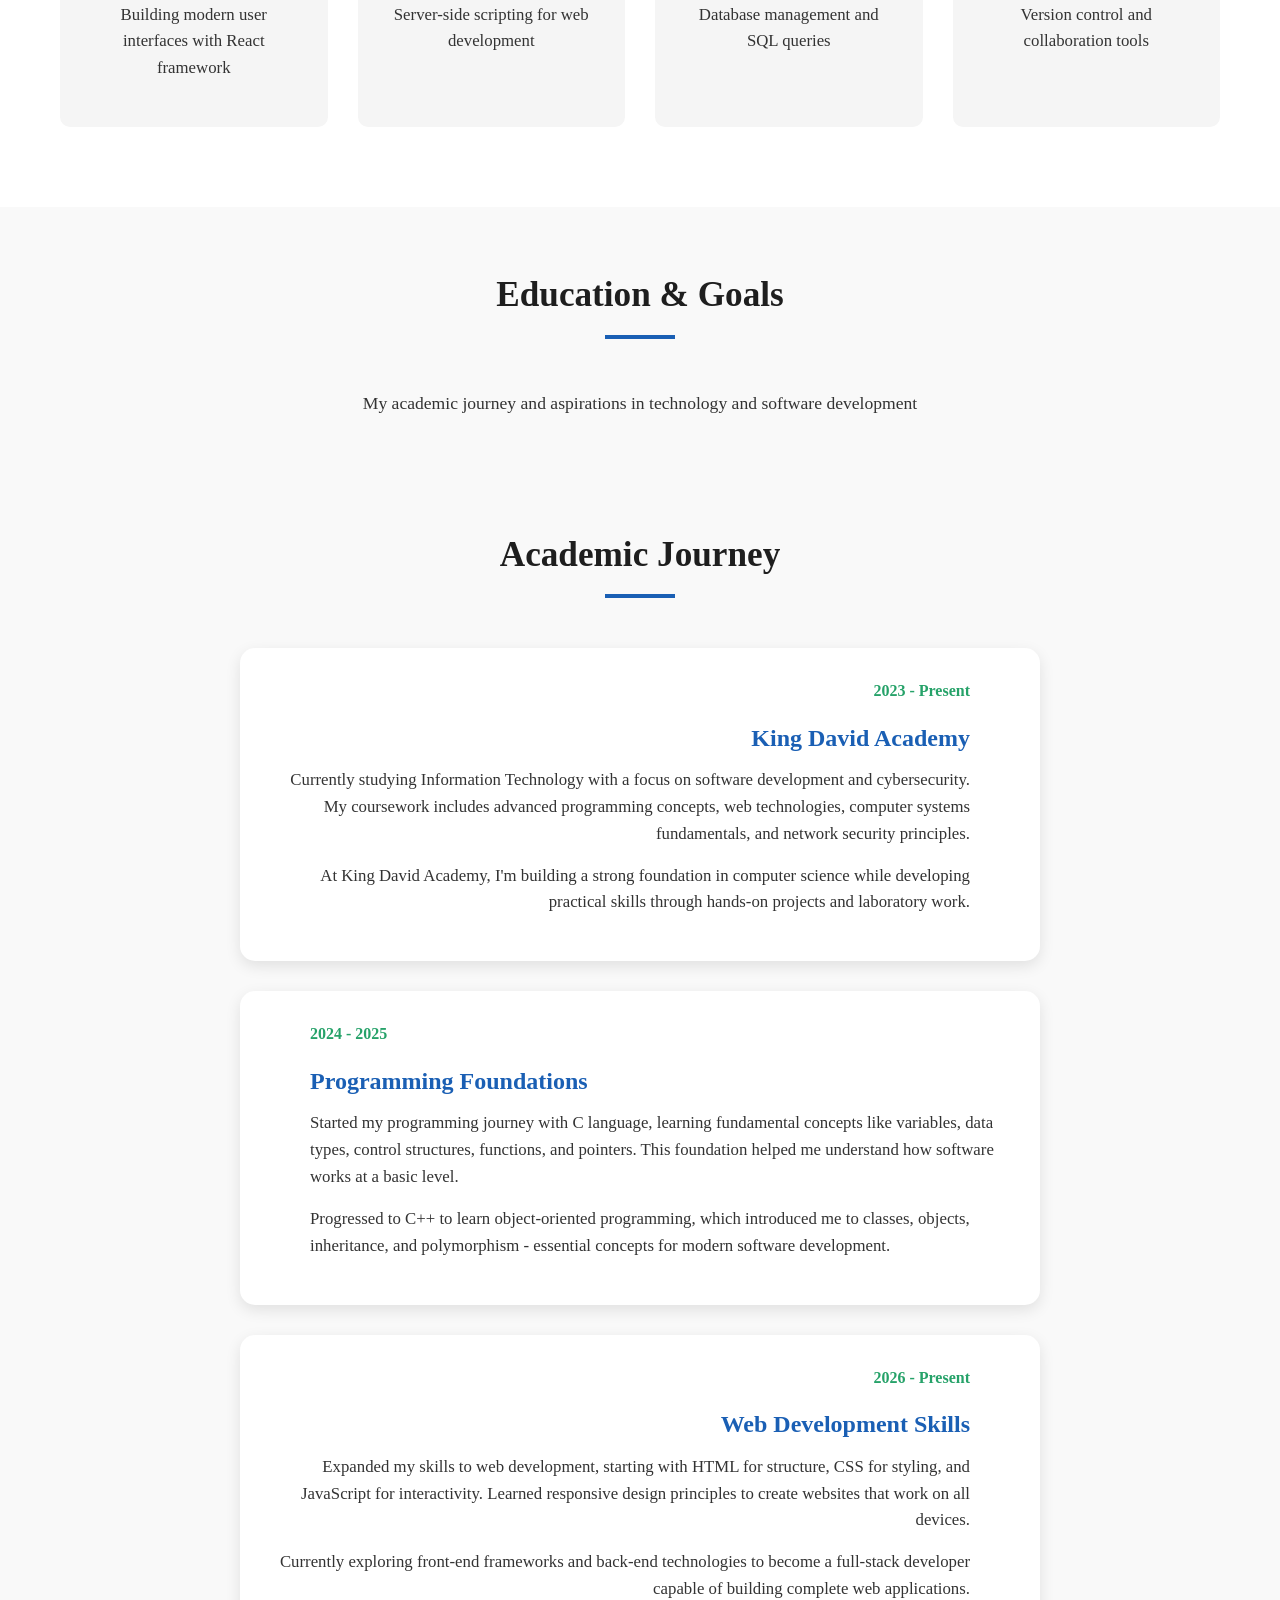
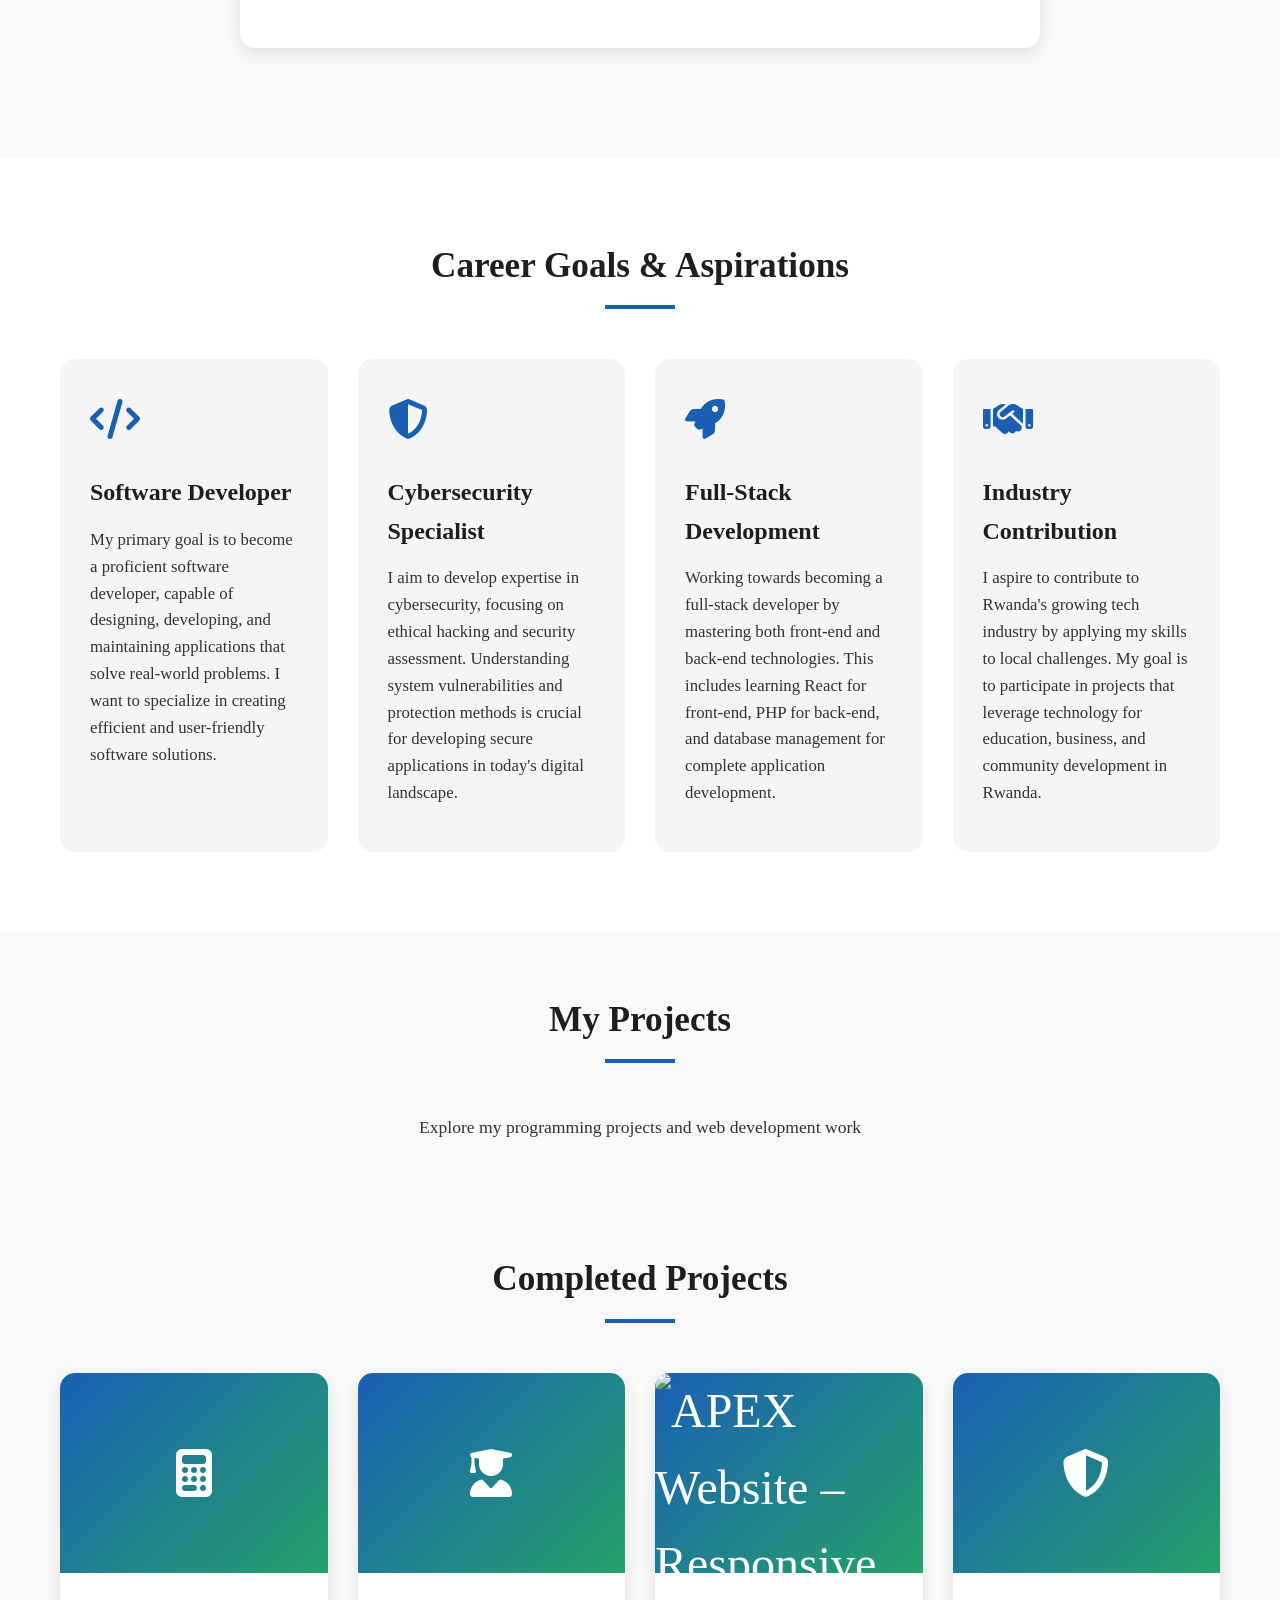
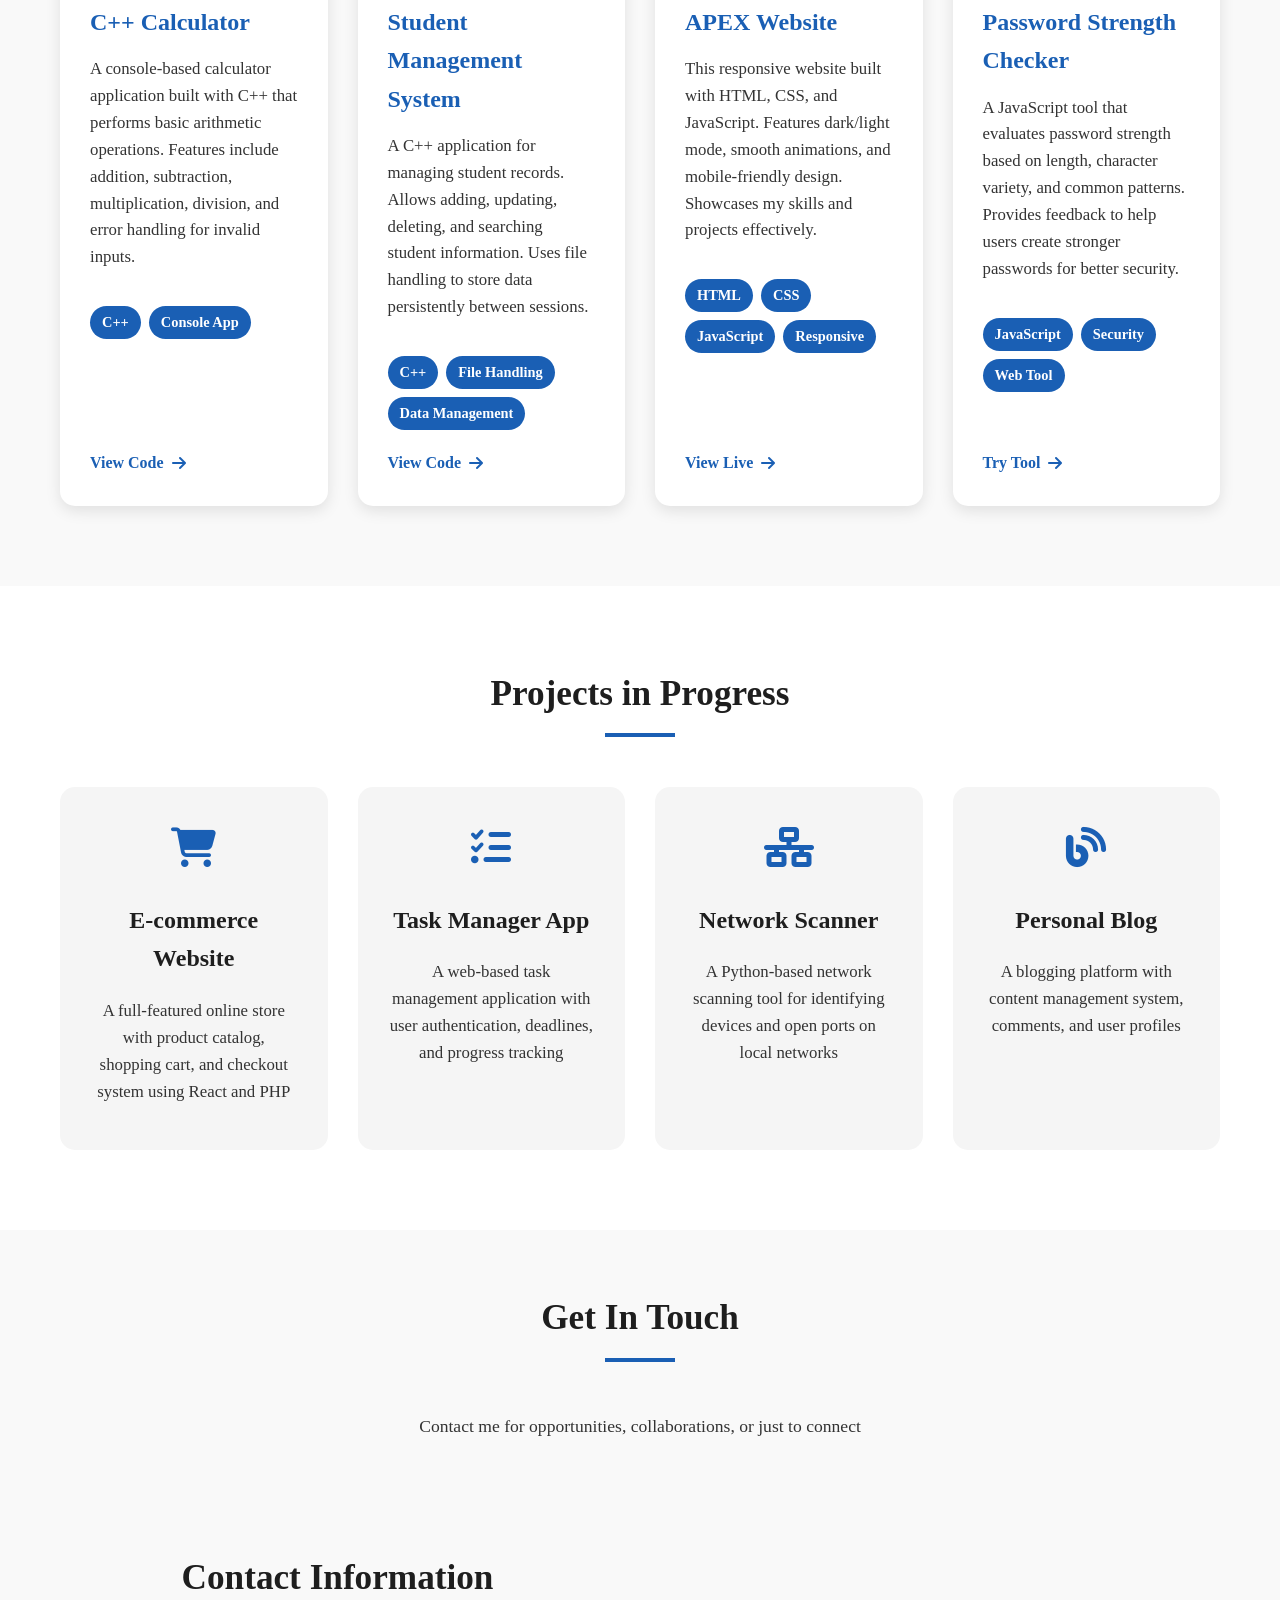
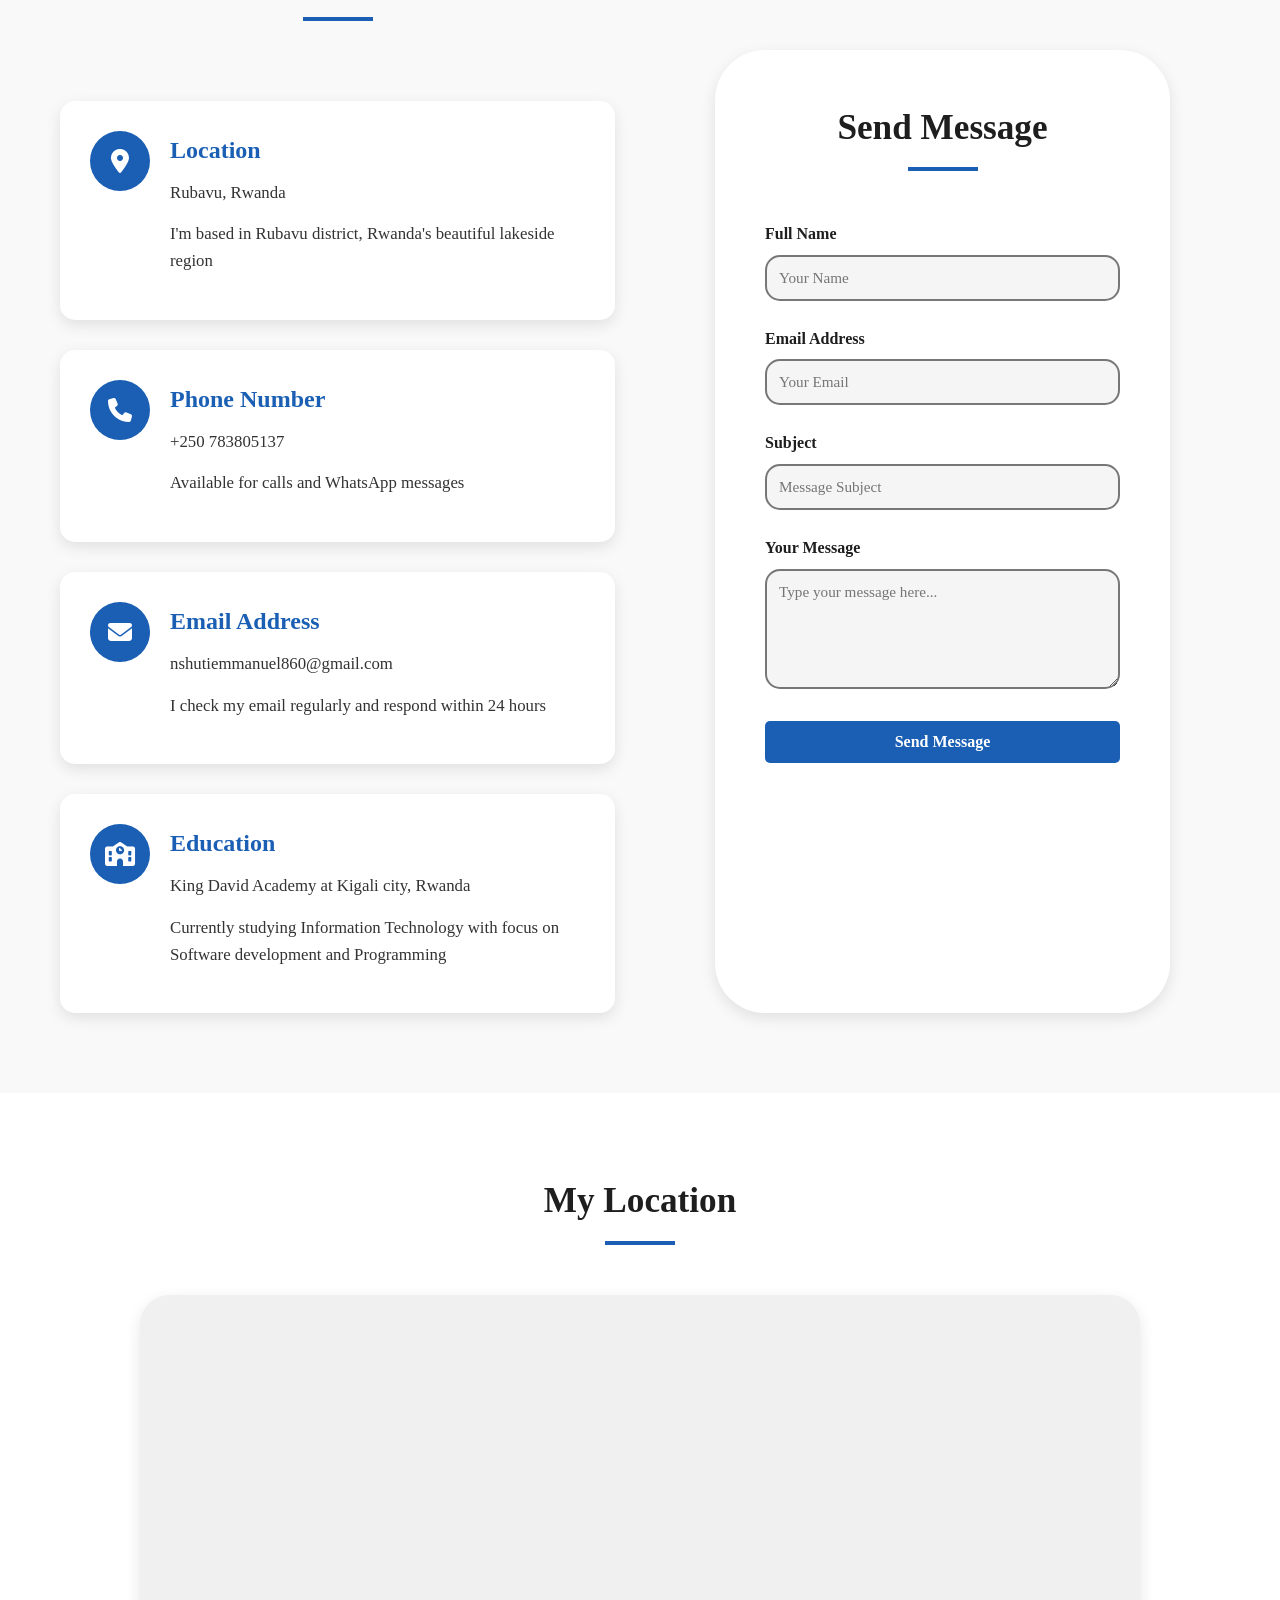
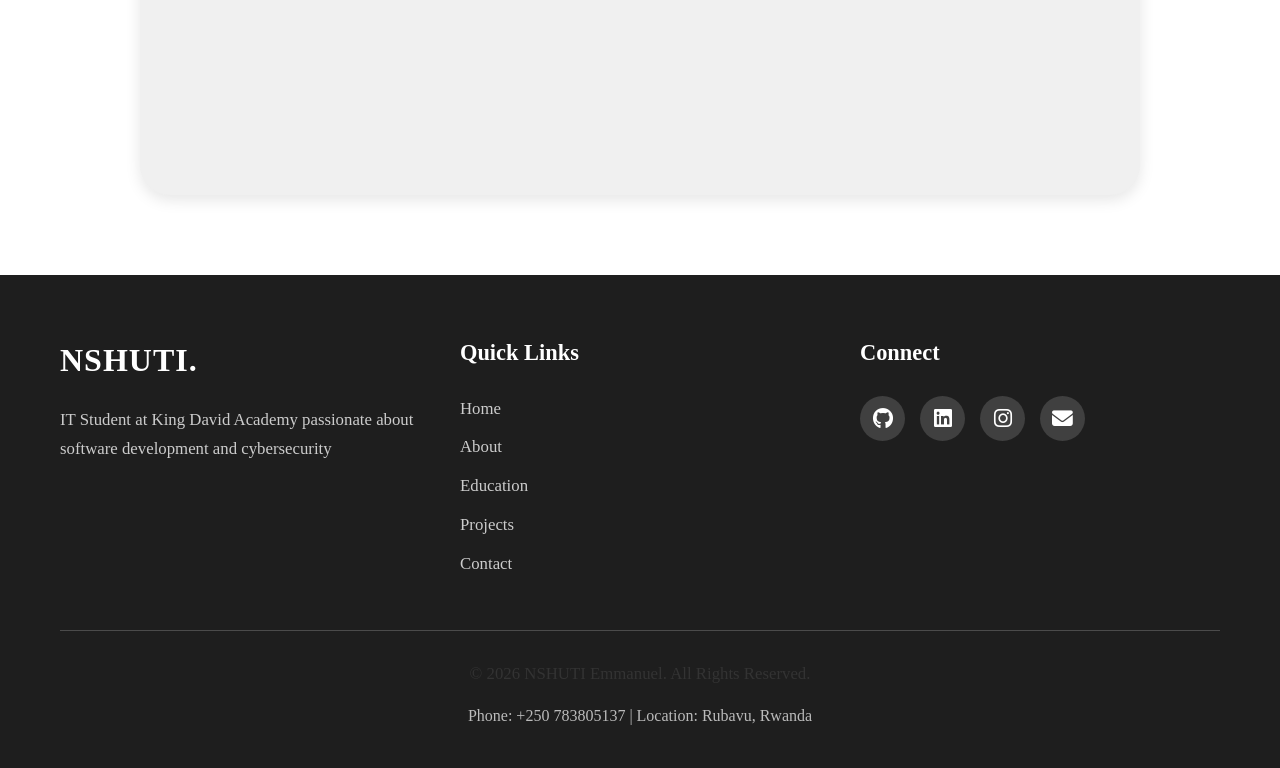
==== commit 1b01865b: "cch" ====
--- a/index.html
+++ b/index.html
@@ -3,11 +3,11 @@
 <head>
      <meta charset="UTF-8">
      <meta name="viewport" content="width=device-width, initial-scale=1.0">
-     <meta name="google-site-verification" content="kGfA3MHKVGuGYzsDIcoSCHYMGx5rGsUX6TN0emBrEao">
+     <meta name="google-site-verification" content="kGfA3MHKVGuGYzsDIcoSCHYMGx5rGsUX6TN0emBrEao" />
      <meta name="msvalidate.01" content="43EDB77F9317A9703FCEE25FB931A0EB">
     
      <title>Nshuti Emmanuel | IT Student & Web Developer in Rwanda</title>
-     <link rel="canonical" href="https://nshutiemmanuel860-coder.github.io/My-real-portfolio/">
+     <link rel="canonical" href="https://emmynshuti1.github.io/My-real-portfolio/">
      <meta name="description" content="Nshuti Emmanuel is an IT student and aspiring software developer in Rwanda specializing in C++, web development, and cybersecurity. View projects and contact information.">
      <meta name="author" content="NSHUTI Emmanuel">
 
@@ -823,6 +823,7 @@
             works, and now I'm pursuing it seriously to solve real-world
             problems through secure and efficient software solutions.
           </p>
+          
           <div class="hero-btns">
             <a href="#projects" class="btn">View My Work</a>
             <a href="#contact" class="btn btn-secondary">Contact Me</a>
@@ -830,7 +831,7 @@
         </div>
         <div class="hero-image">
           <div class="profile-image-container">
-            <img src="Nshuti8.jpg"alt="NSHUTI Emmanuel – IT Student and Web Developer in Rwanda" loading="lazy"width="400" height="400" class="profile-image"
+            <img src="Nshuti8.jpg" alt="NSHUTI Emmanuel – IT Student and Web Developer in Rwanda" loading="lazy"width="400" height="400" class="profile-image"
               onerror="  this.style.display = 'none'; this.nextElementSibling.style.display = 'flex'; ">
             <div class="image-fallback" style="display: none">
               <i class="fas fa-user"></i>
@@ -1138,4 +1139,6 @@
   </div>
   <script src="script.js" defer></script>
 </body>
-</html>+
+</html>
+
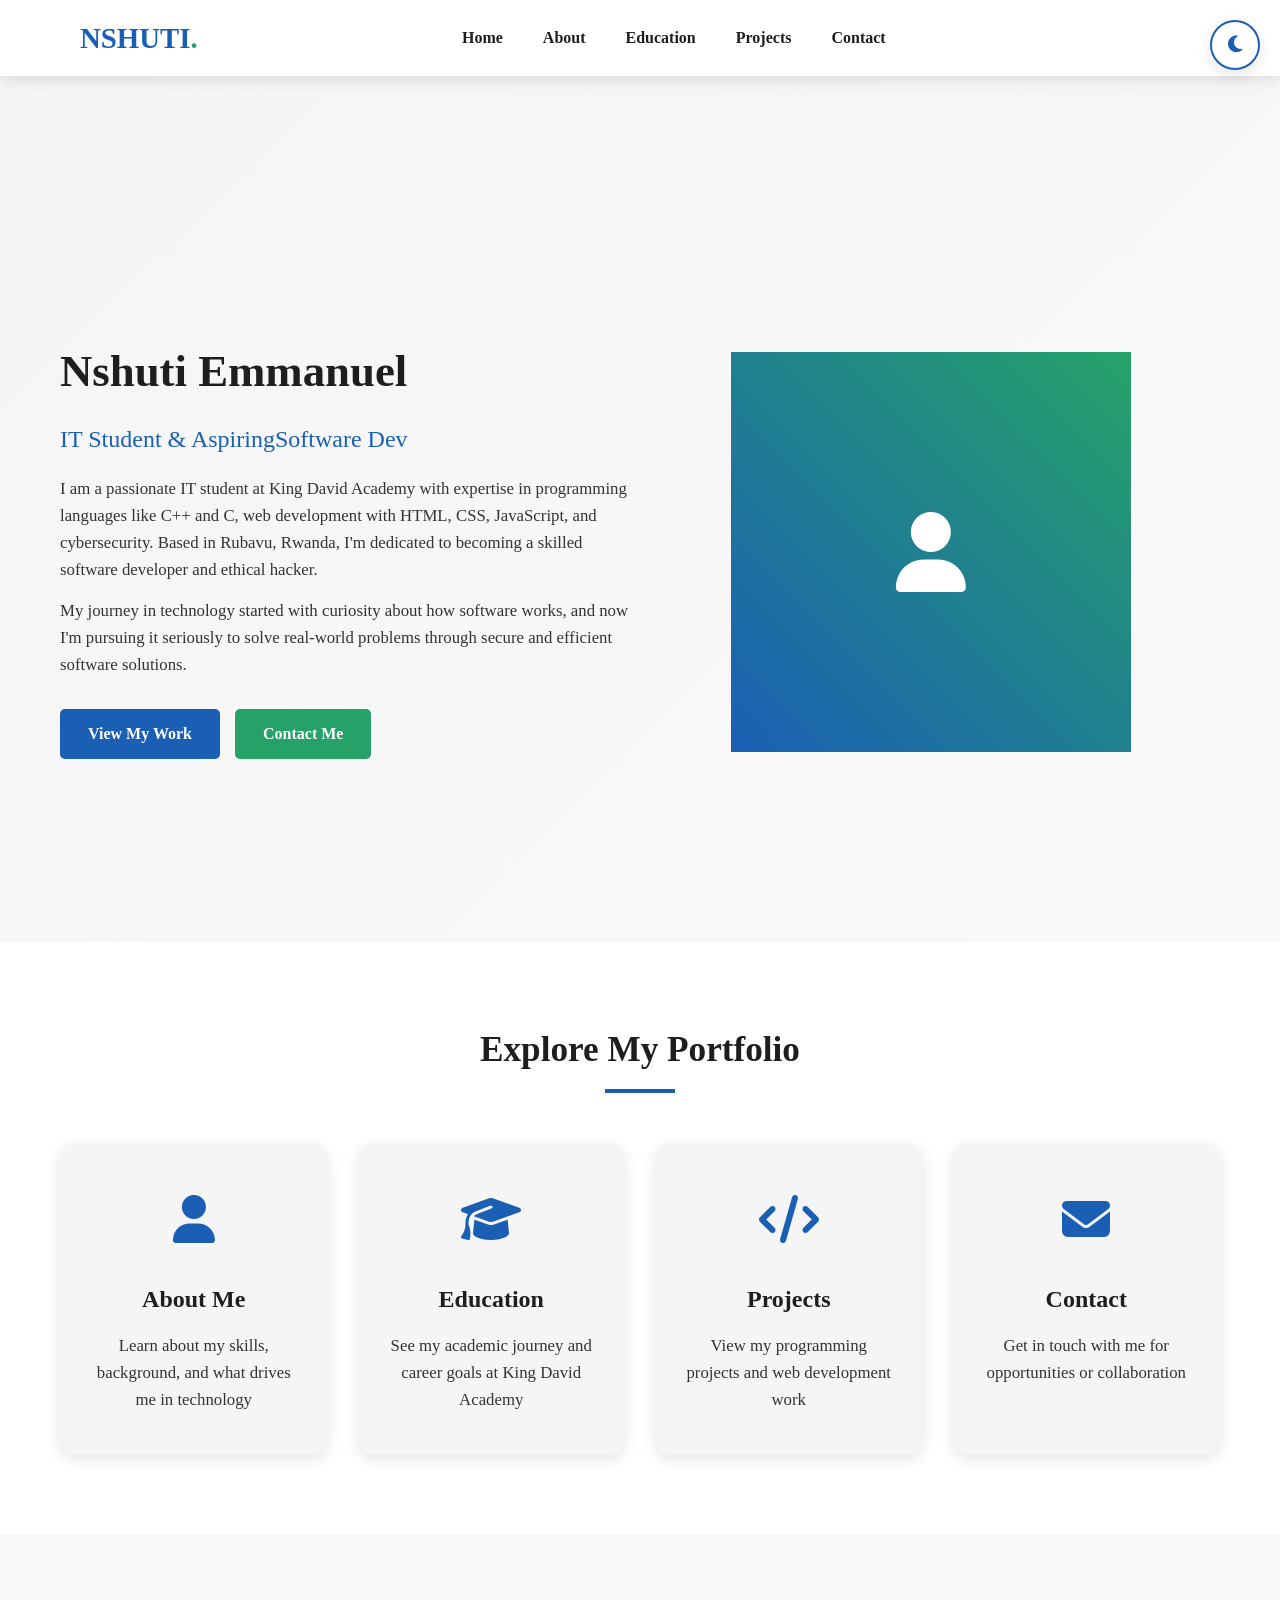
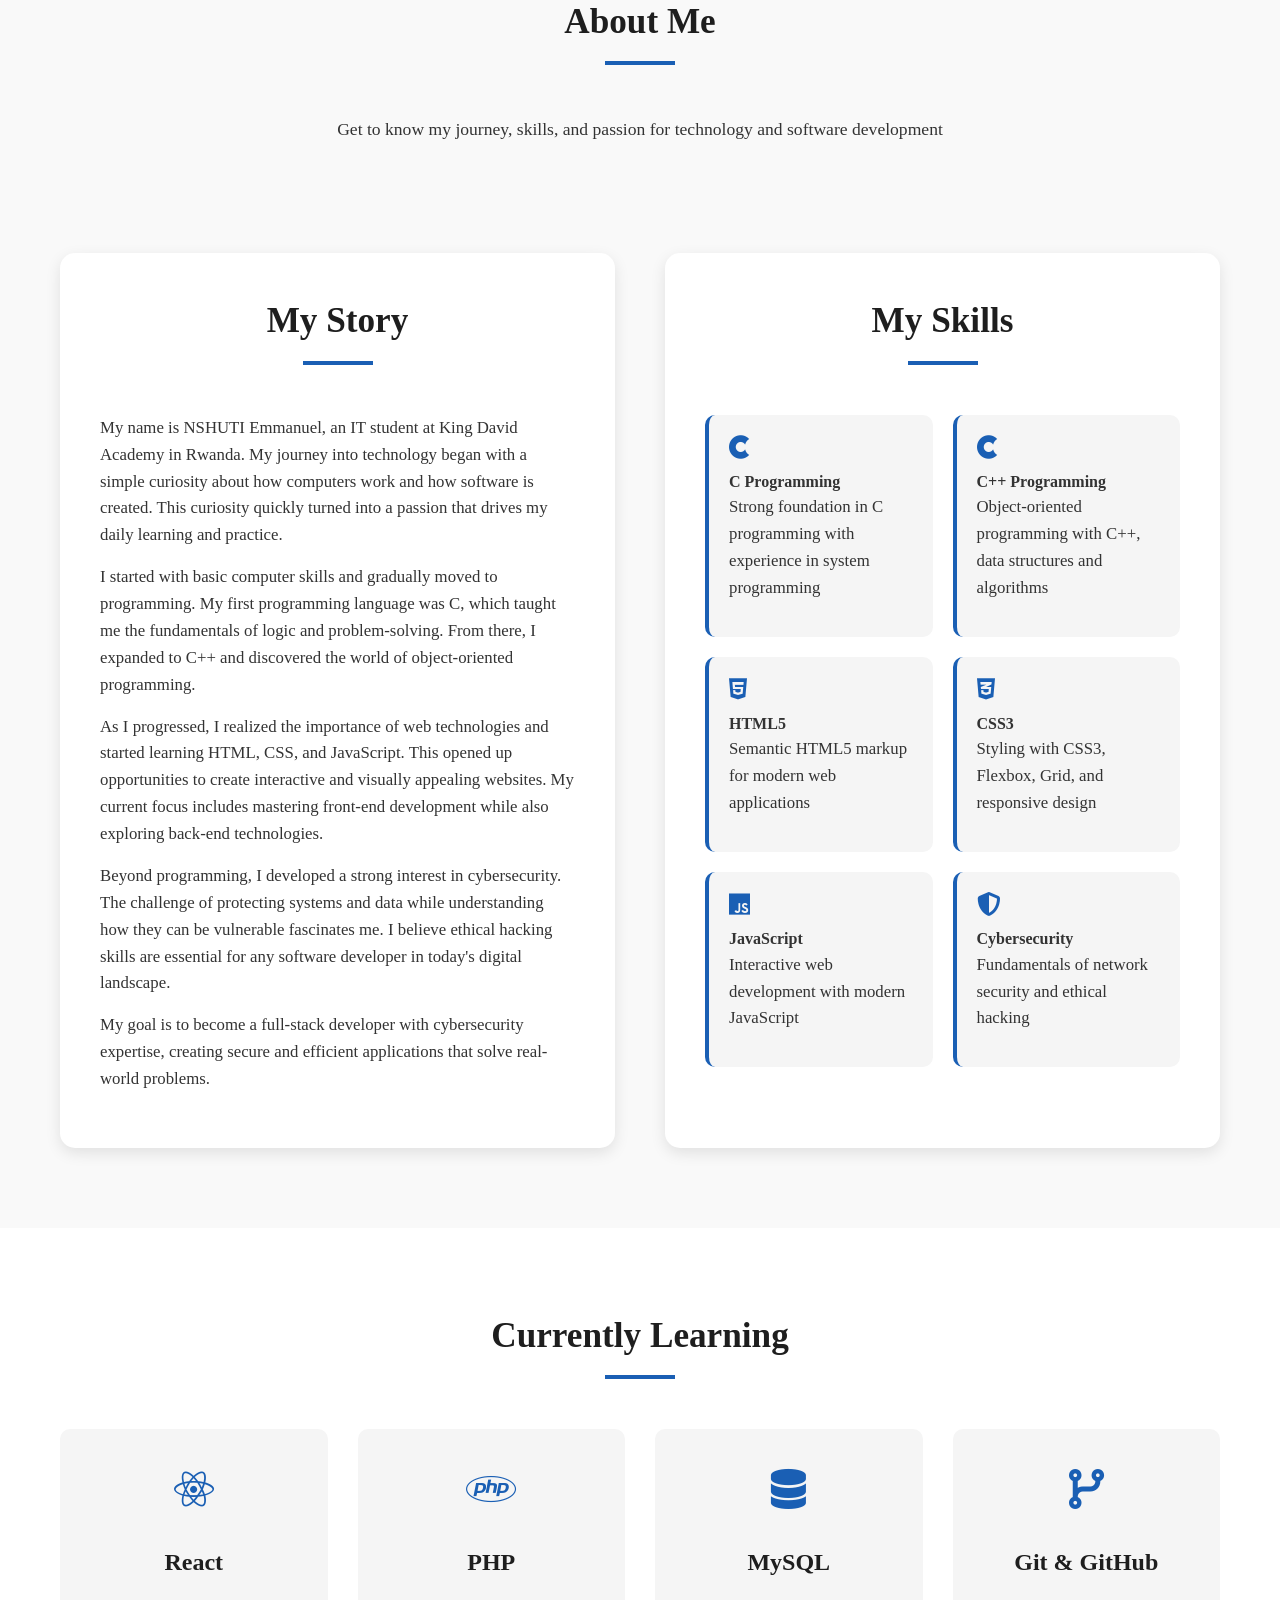
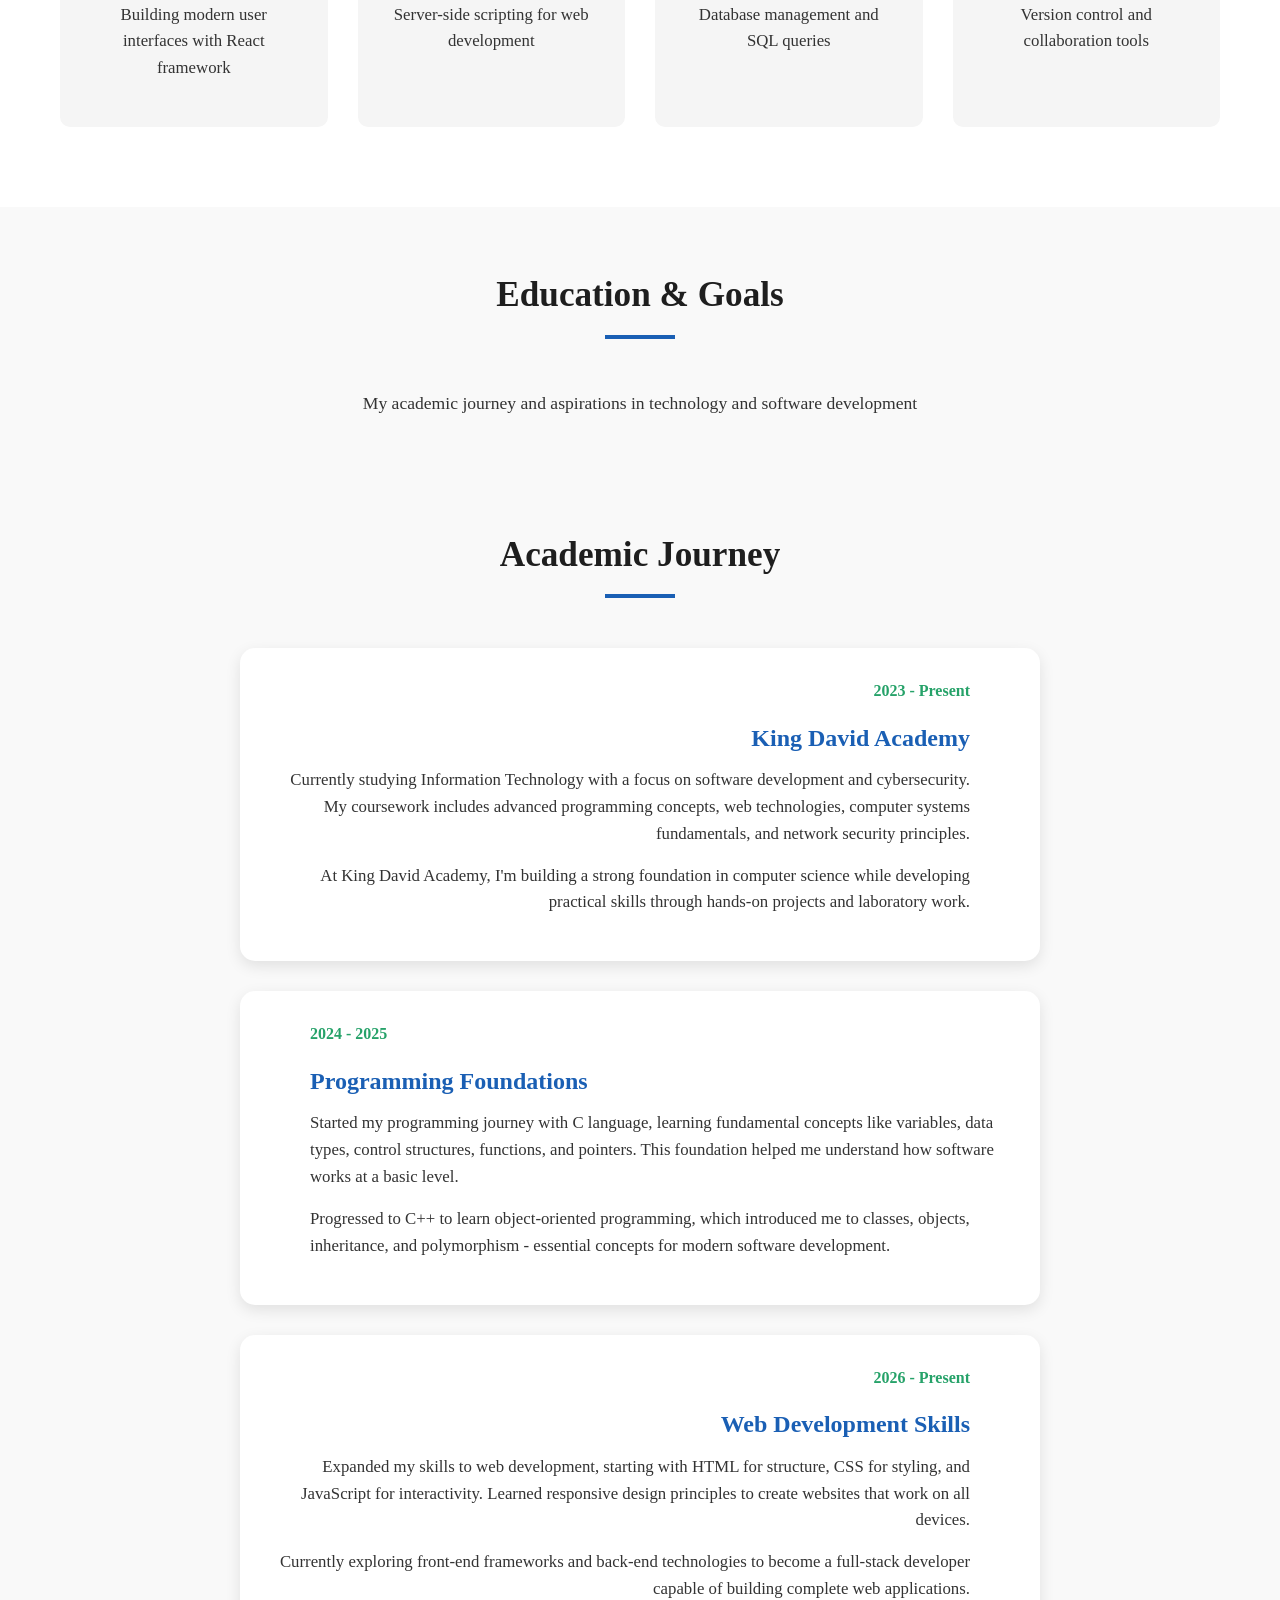
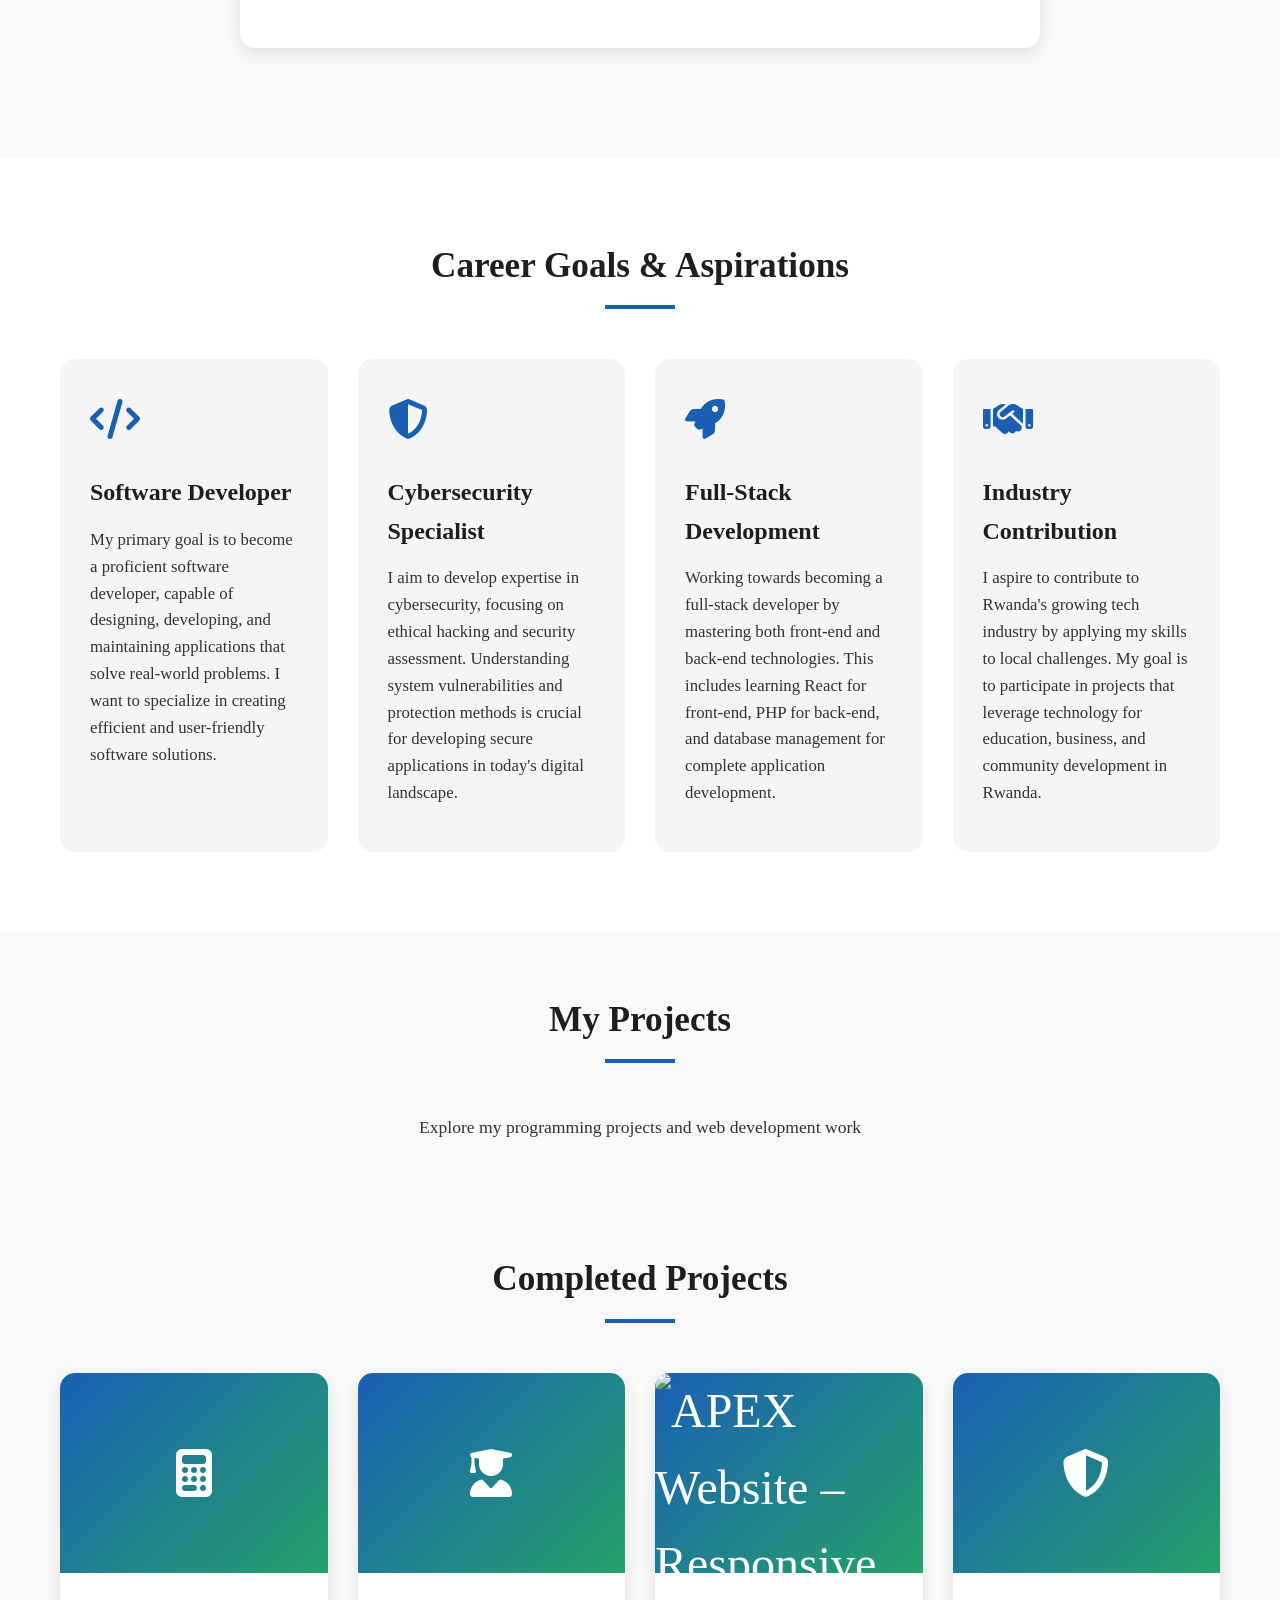
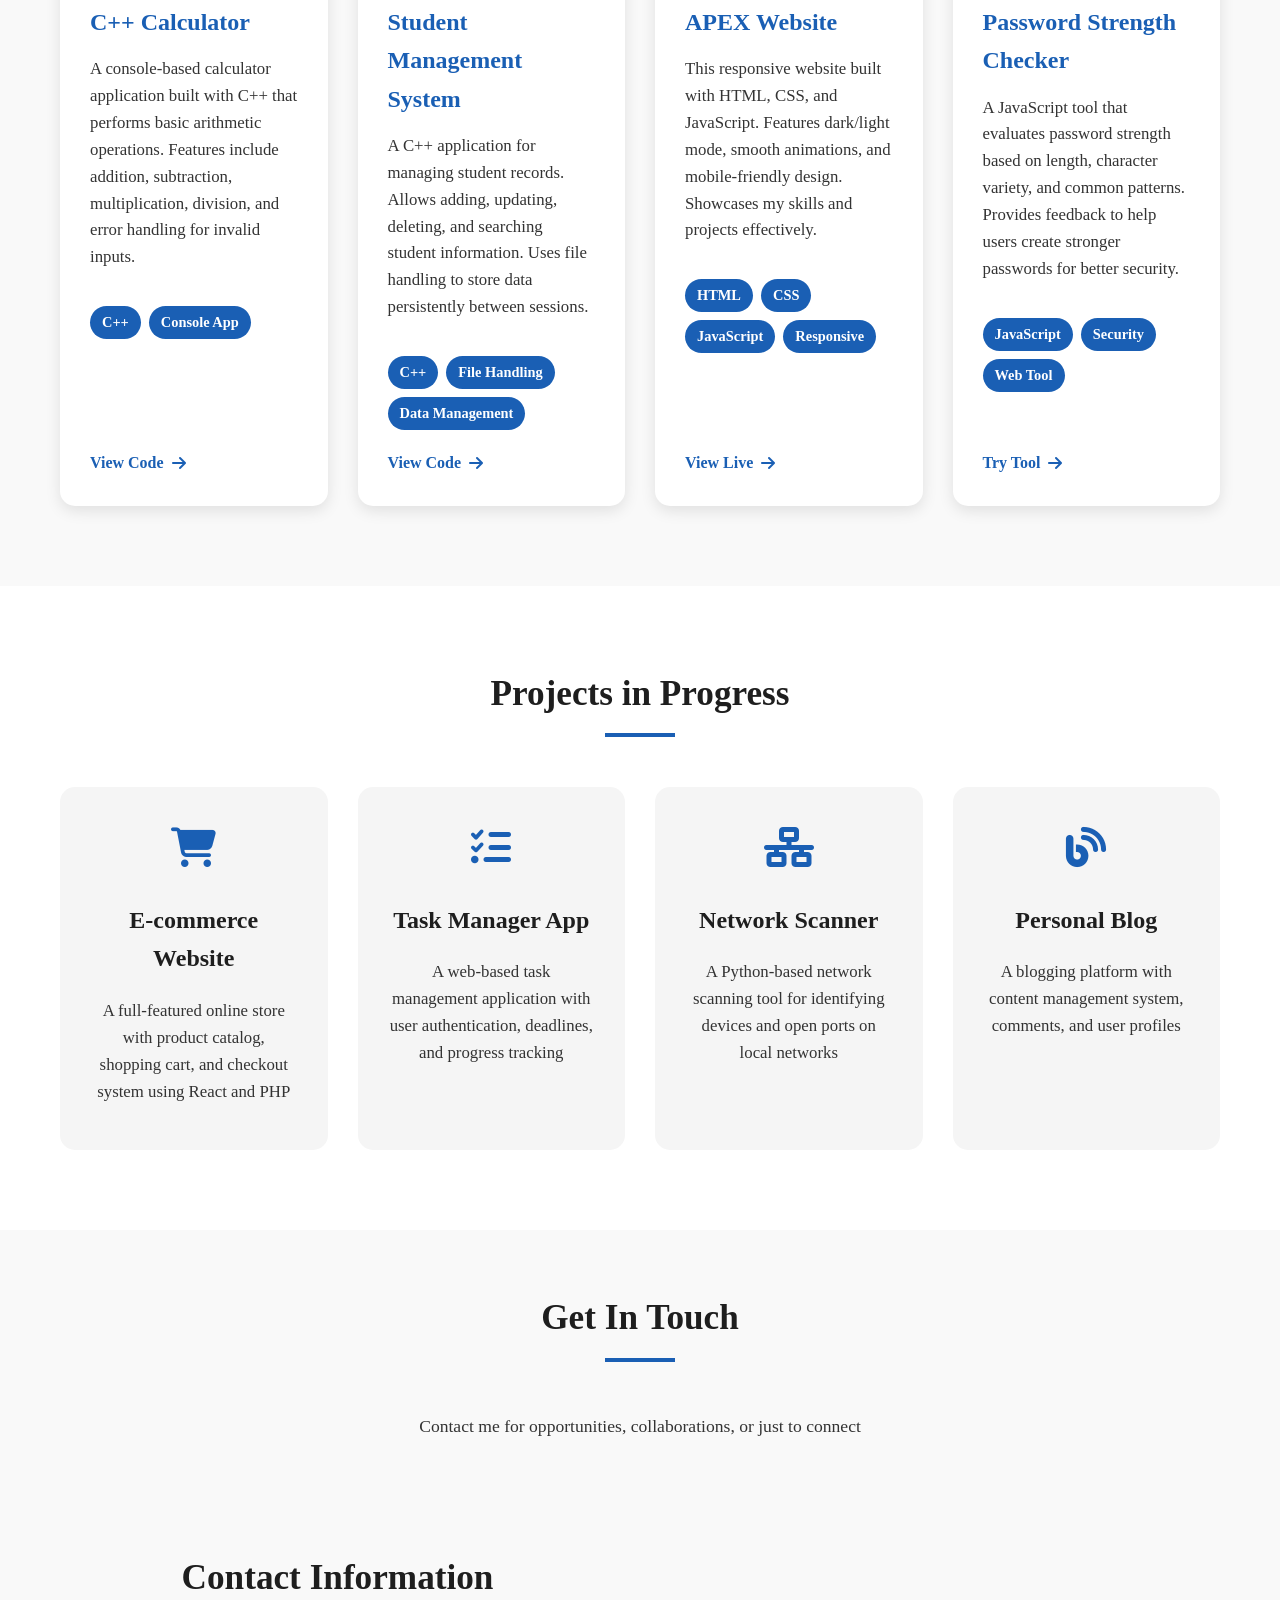
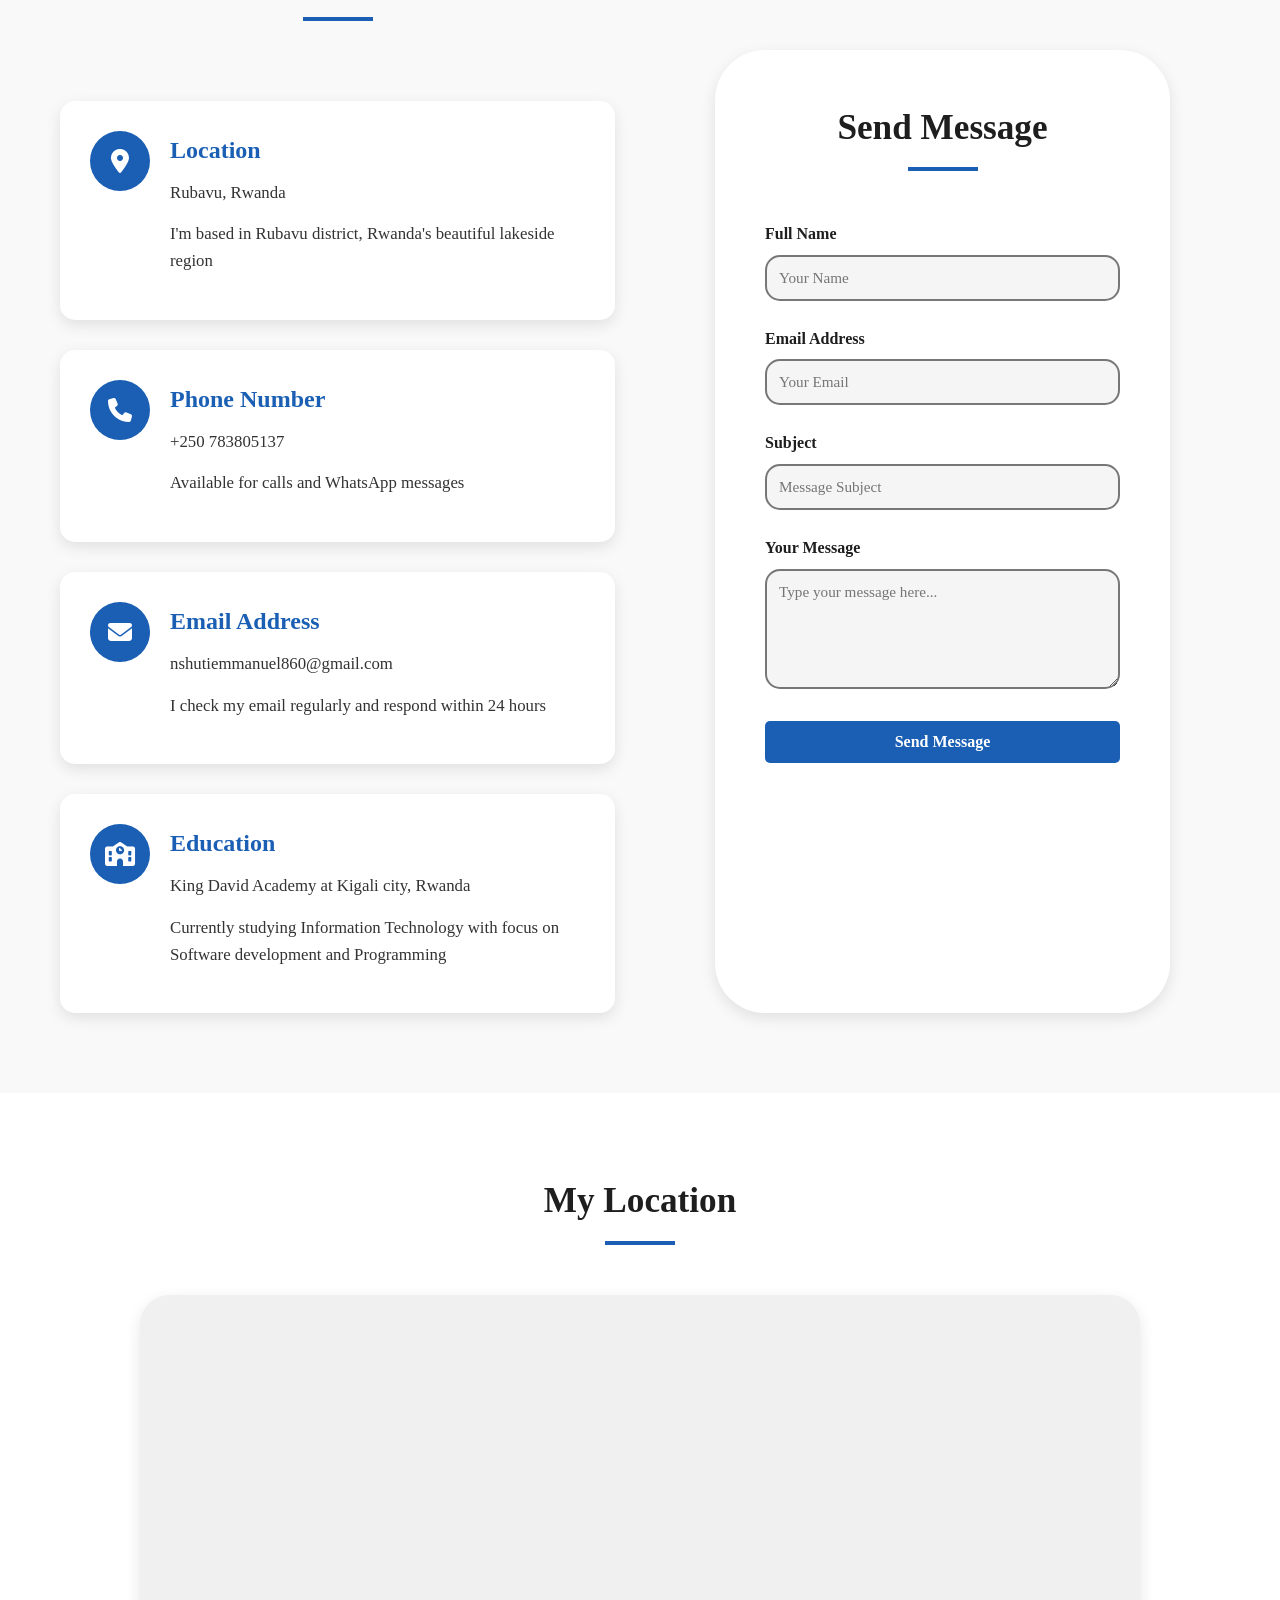
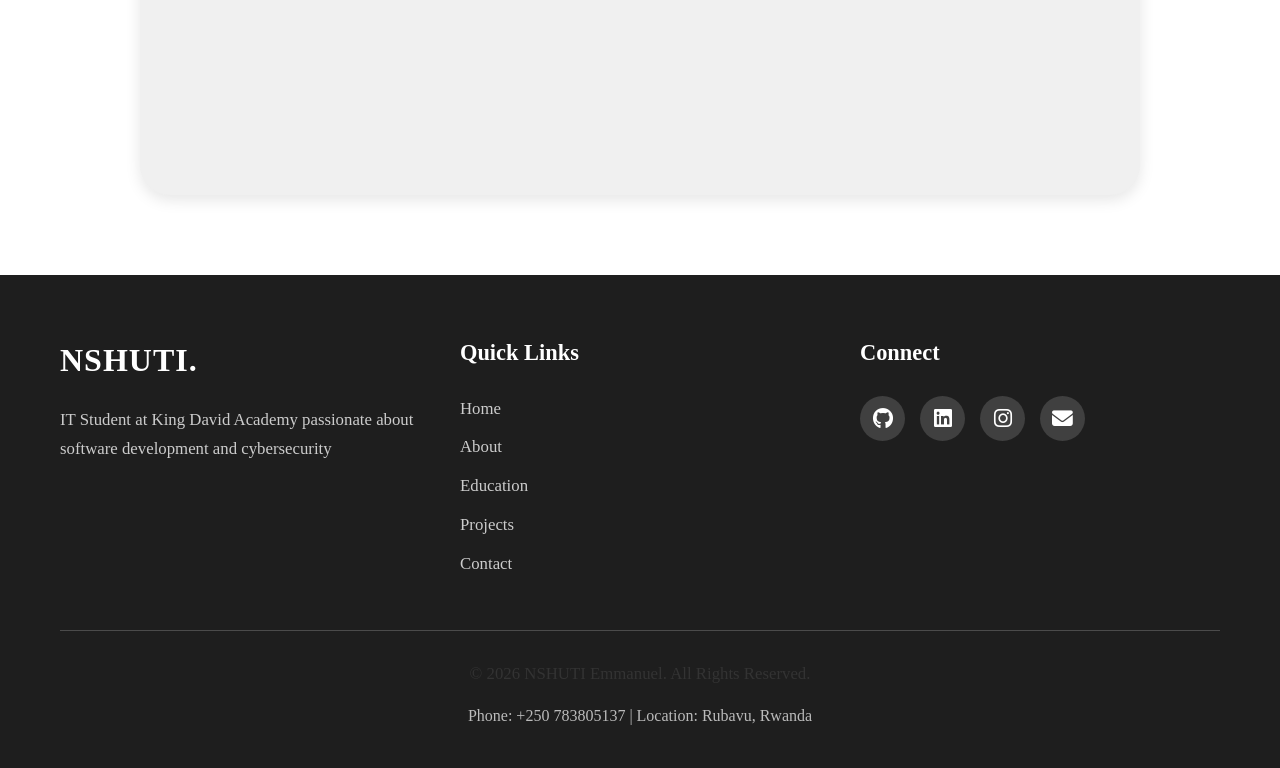
==== commit d1dc86b5: "cch" ====
--- a/index.html
+++ b/index.html
@@ -13,15 +13,15 @@
 
      <meta property="og:title" content="NSHUTI Emmanuel | IT Student & Web Developer in Rwanda">
      <meta property="og:description" content="Explore projects and skills in C++, web development, and cybersecurity.">
-     <meta property="og:image" content="https://i.ibb.co/gFvPc4HS/Nshuti-png.jpg">
-     <meta property="og:url" content="https://nshutiemmanuel860-coder.github.io/My-real-portfolio/">
+     <meta property="og:image" content="https://i.ibb.co/xqDYkP1Q/Nshuti4-png.jpg">
+     <meta property="og:url" content="https://emmynshuti1.github.io/My-real-portfolio/">
      <meta property="og:type" content="website">
      <meta property="og:site_name" content="NSHUTI Emmanuel Portfolio">
 
      <meta name="twitter:card" content="summary_large_image">
      <meta name="twitter:title" content="NSHUTI Emmanuel | IT Student & Web Developer">
      <meta name="twitter:description" content="Explore my projects and skills in software development and cybersecurity.">
-     <meta name="twitter:image" content="https://i.ibb.co/gFvPc4HS/Nshuti-png.jpg">
+     <meta name="twitter:image" content="https://i.ibb.co/4ggq8jq9/Nshuti7-png.jpg">
 
      <link rel="me" href="https://www.instagram.com/nshuti__wagakira/">
      <link rel="me" href="https://www.linkedin.com/in/nshutiemmanuel/">
@@ -831,7 +831,7 @@
         </div>
         <div class="hero-image">
           <div class="profile-image-container">
-            <img src="Nshuti8.jpg" alt="NSHUTI Emmanuel – IT Student and Web Developer in Rwanda" loading="lazy"width="400" height="400" class="profile-image"
+            <img src="https://i.ibb.co/4ggq8jq9/Nshuti7-png.jpg" alt="NSHUTI Emmanuel – IT Student and Web Developer in Rwanda" loading="lazy"width="400" height="400" class="profile-image"
               onerror="  this.style.display = 'none'; this.nextElementSibling.style.display = 'flex'; ">
             <div class="image-fallback" style="display: none">
               <i class="fas fa-user"></i>
@@ -1142,3 +1142,4 @@
 
 </html>
 
+
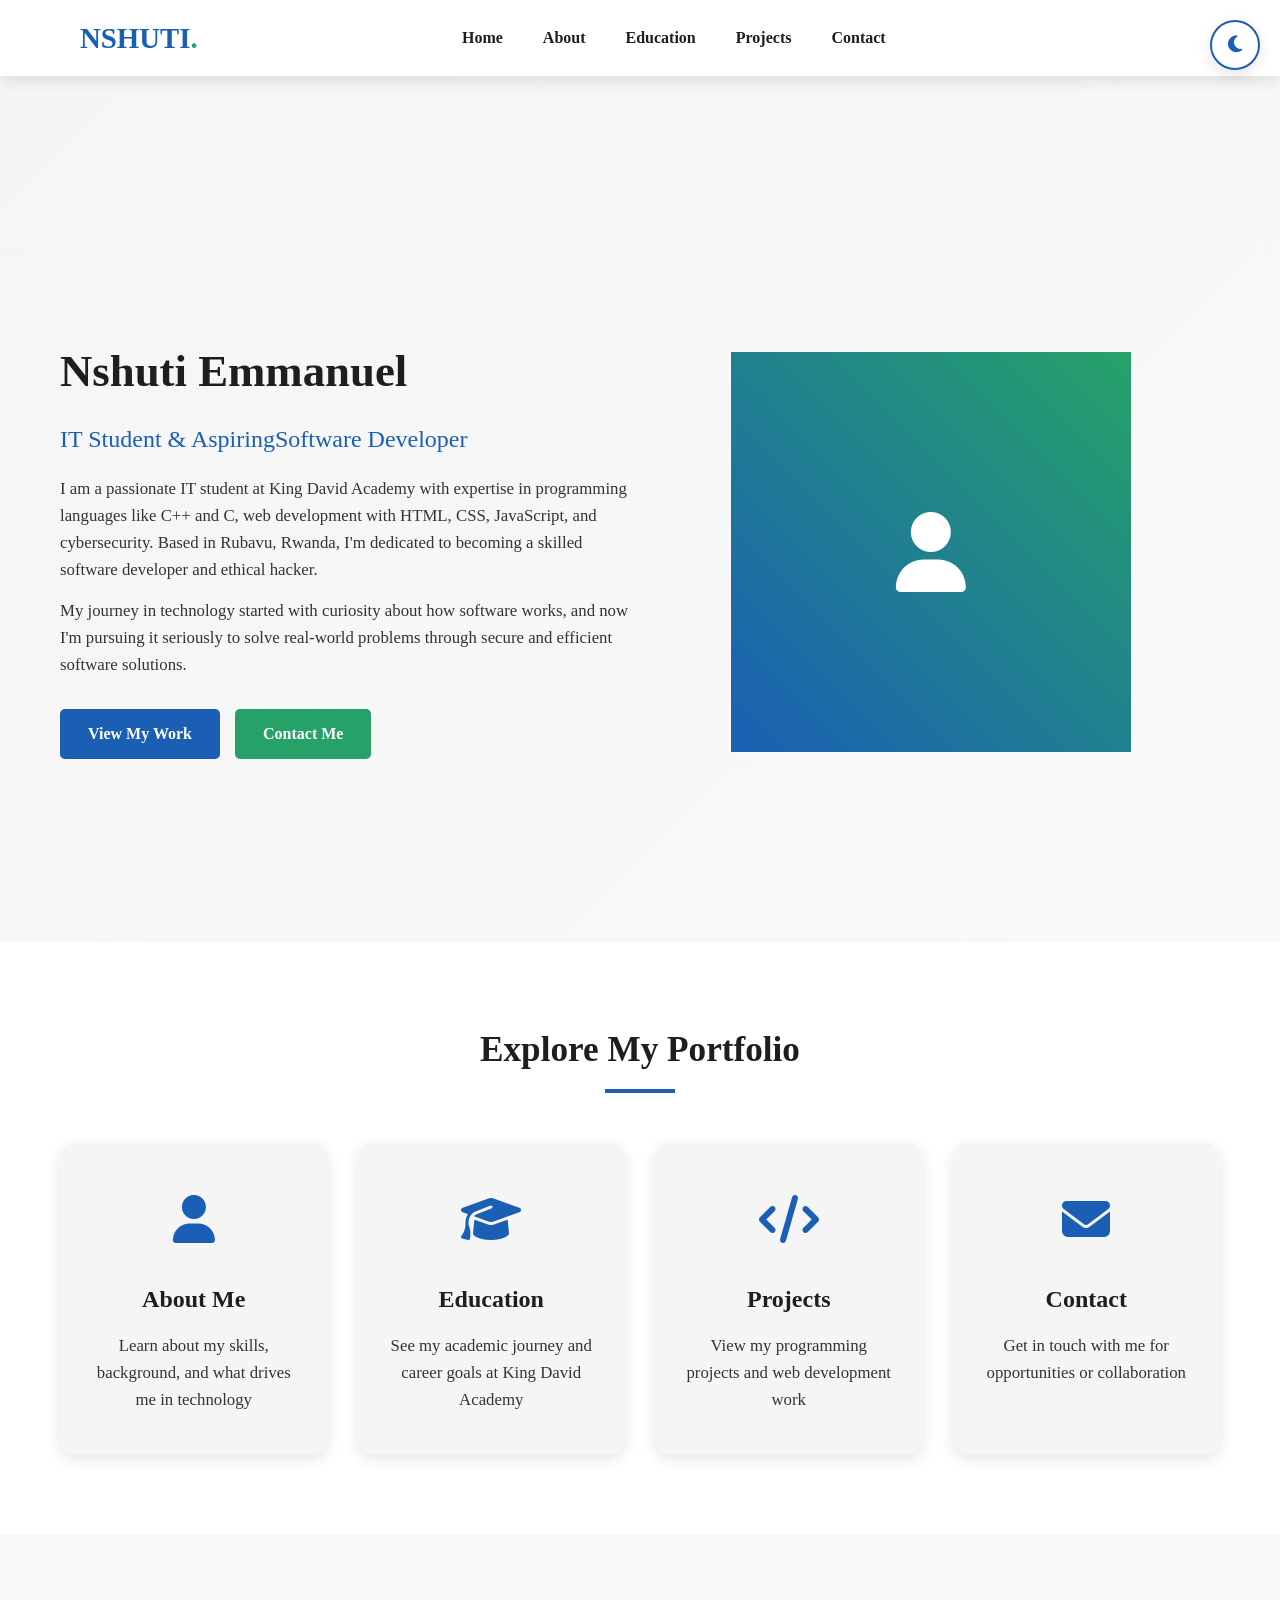
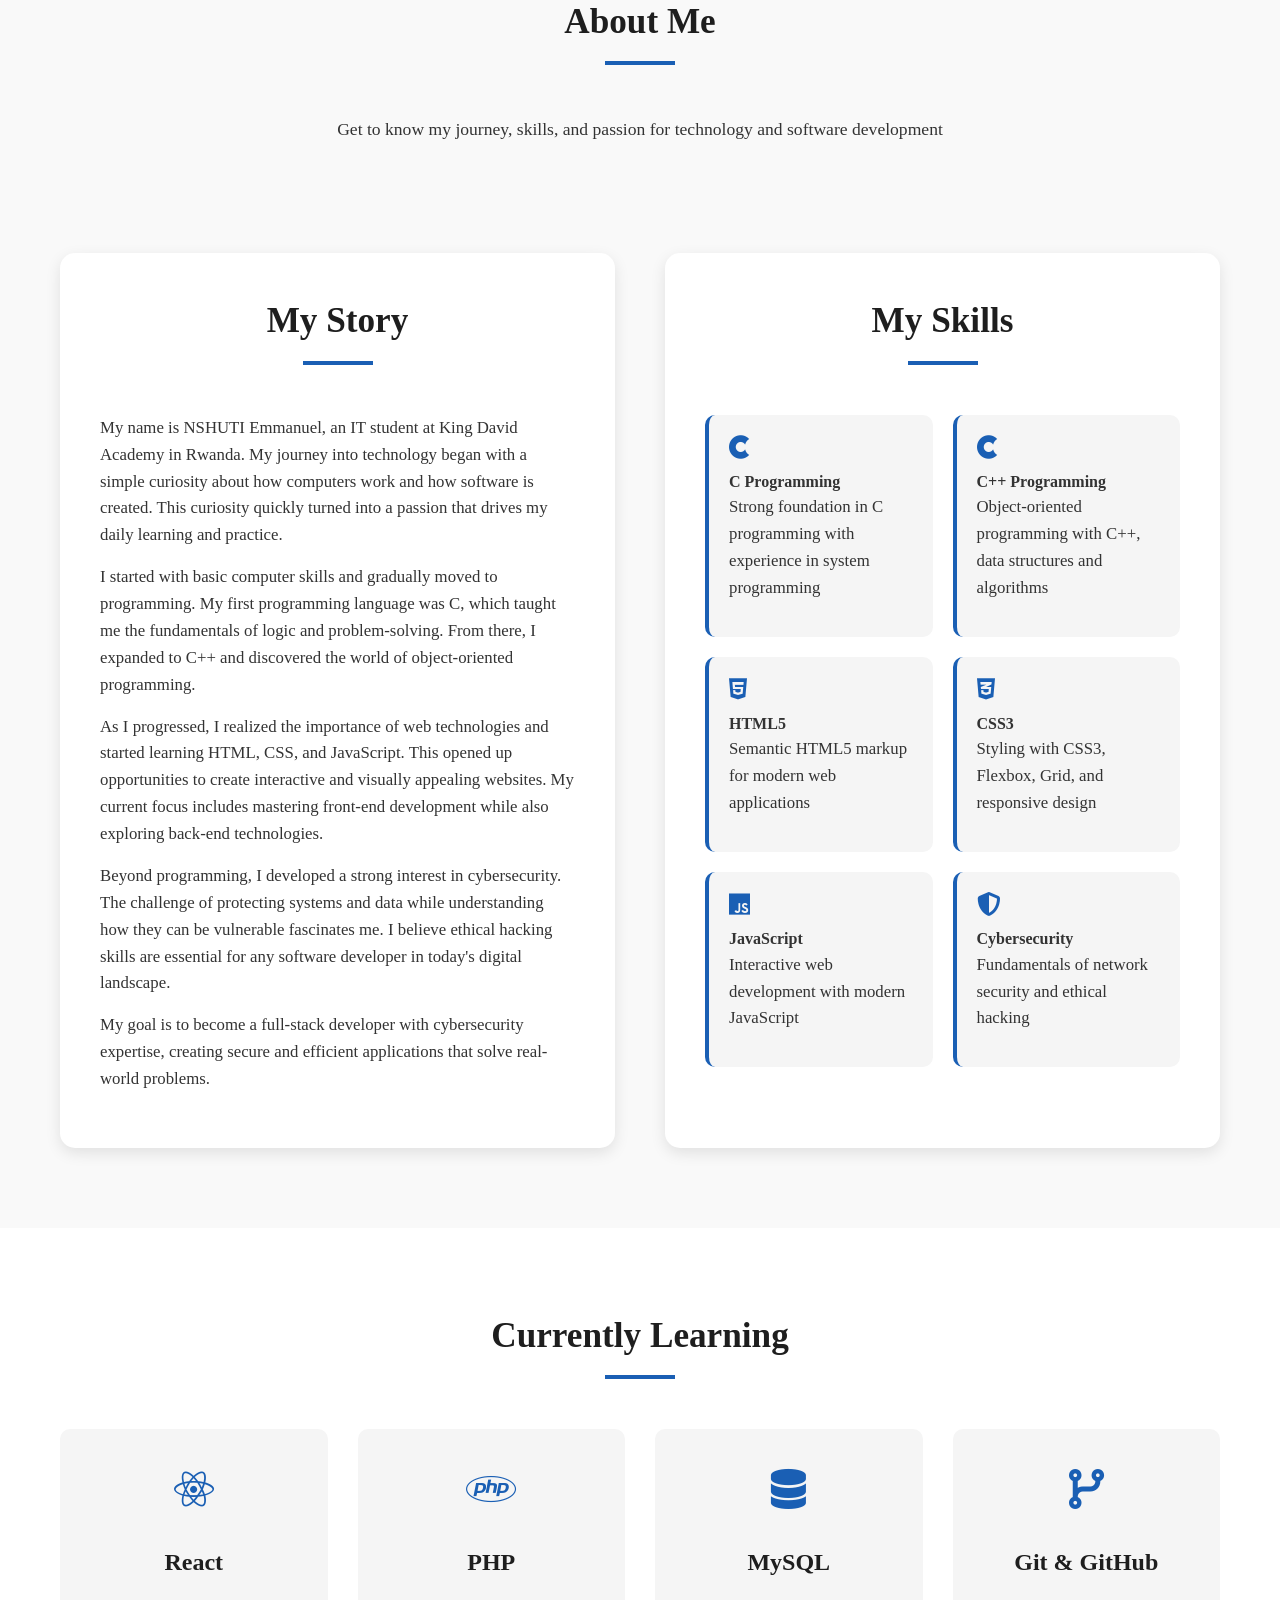
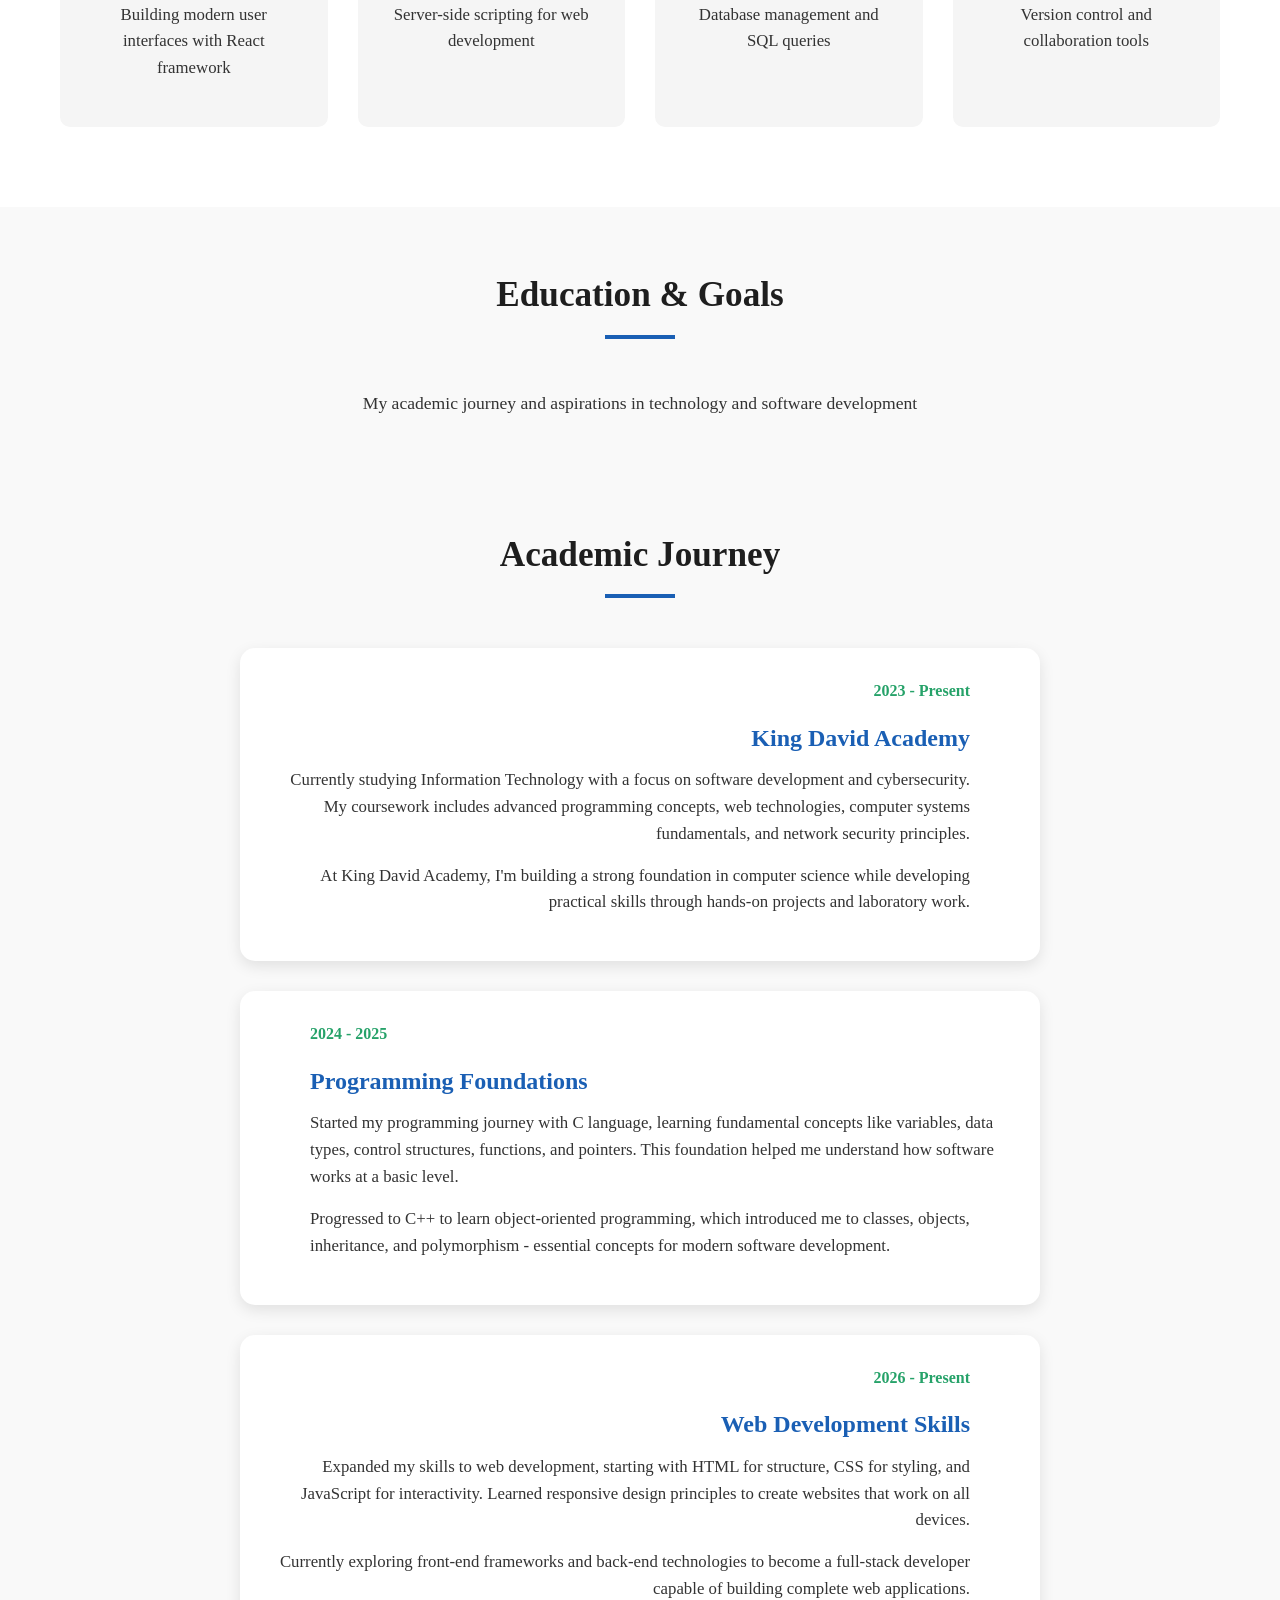
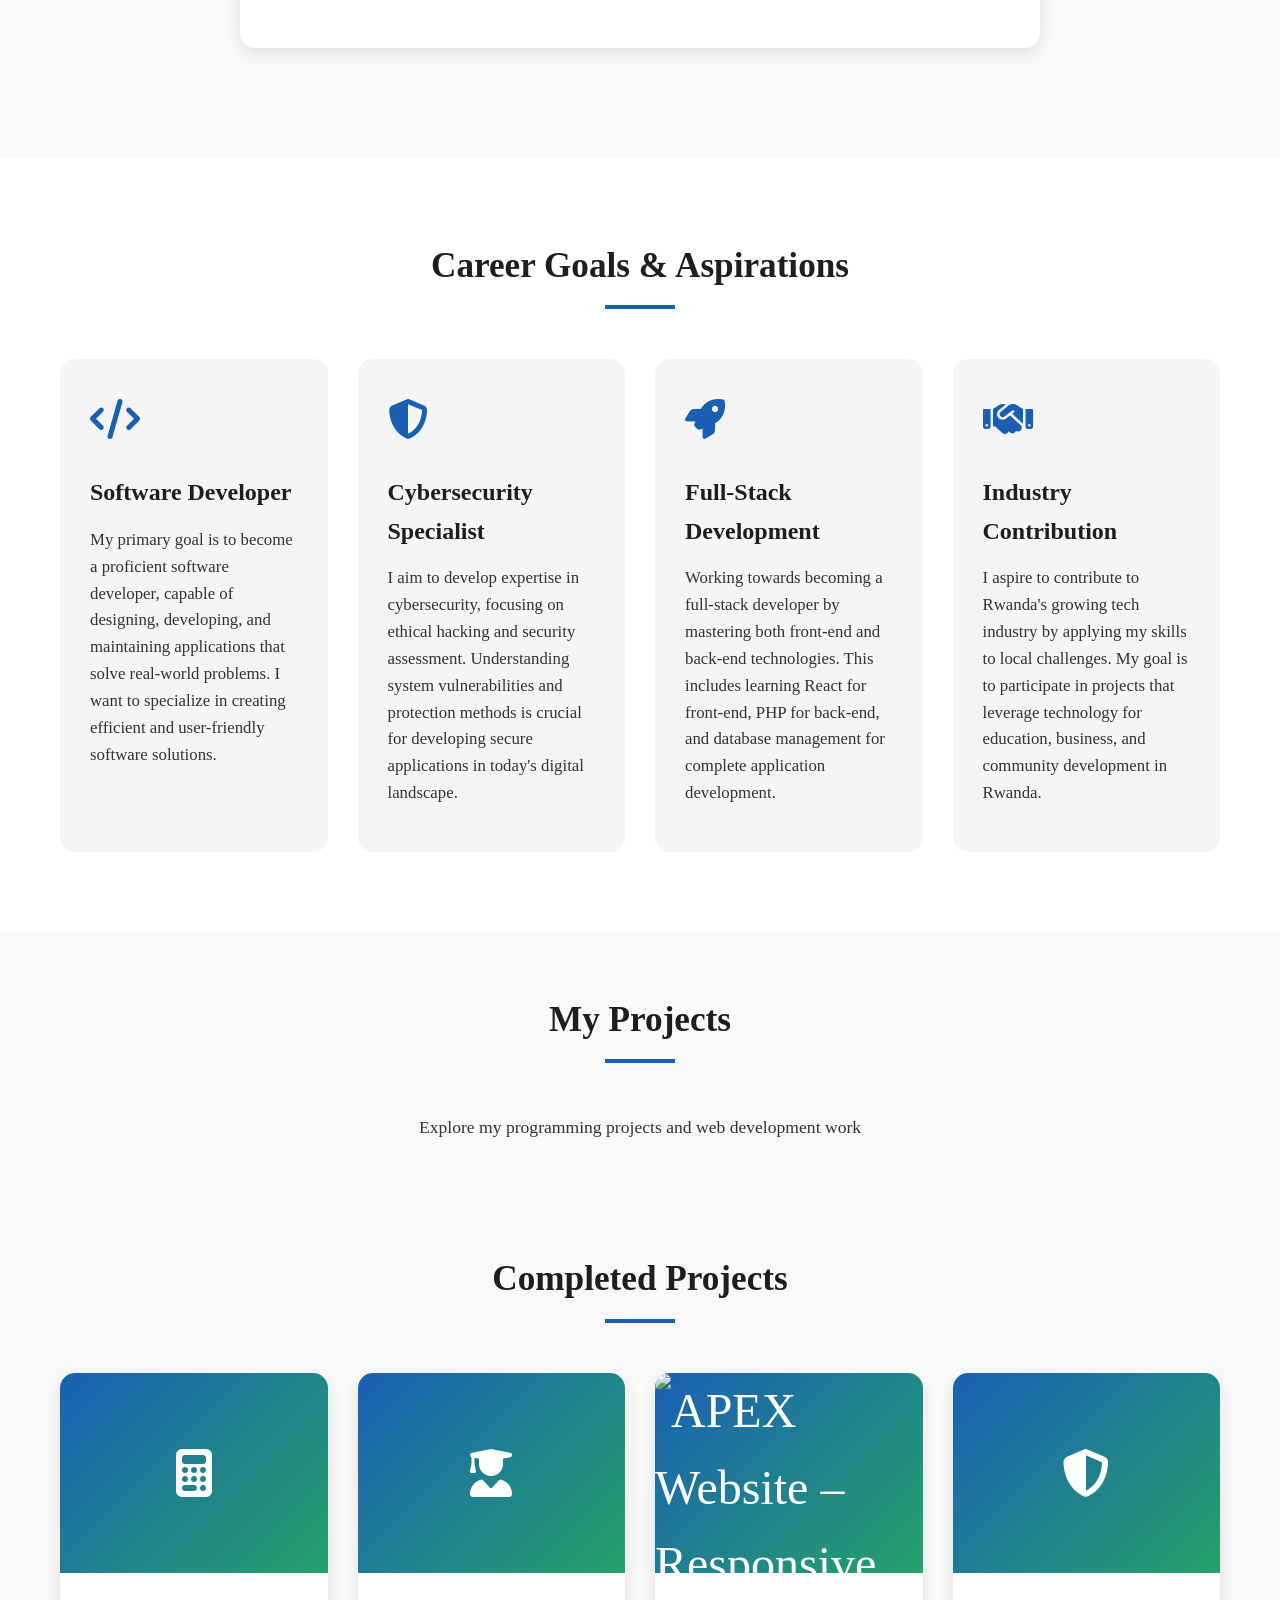
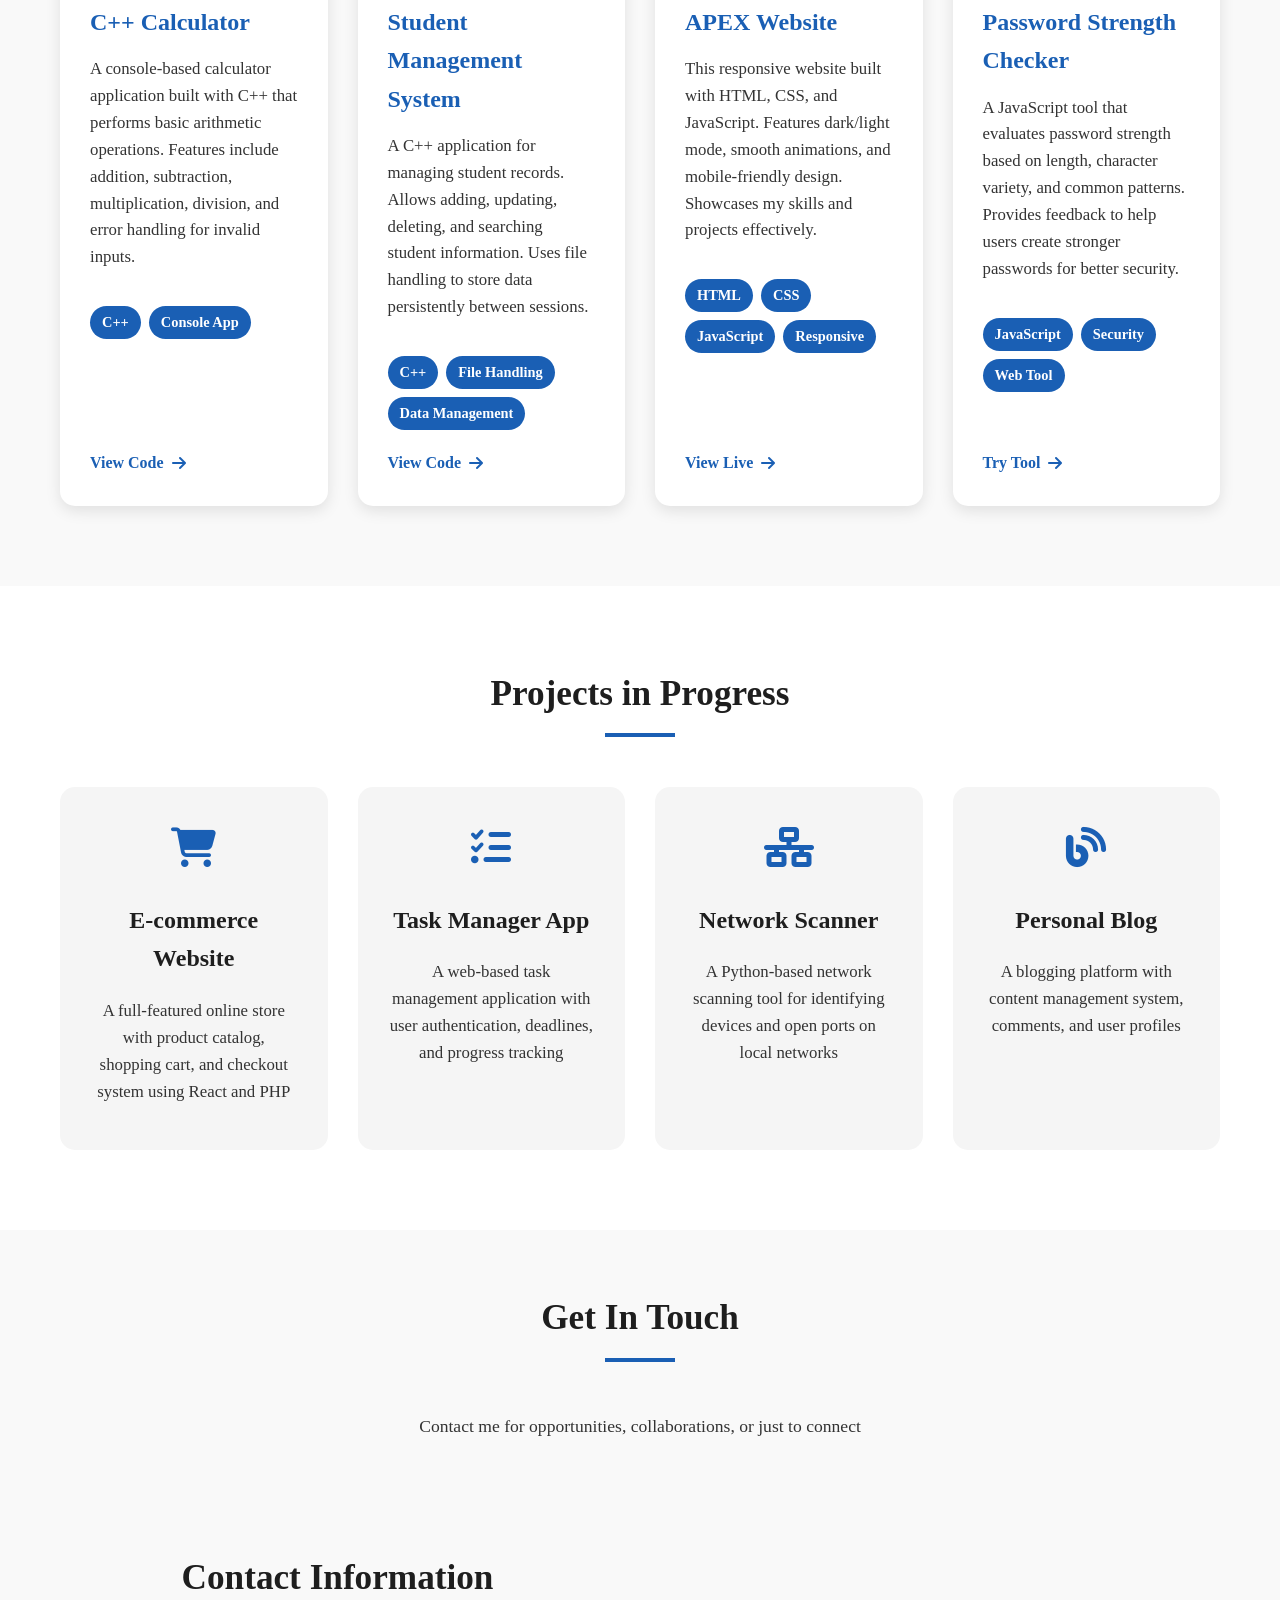
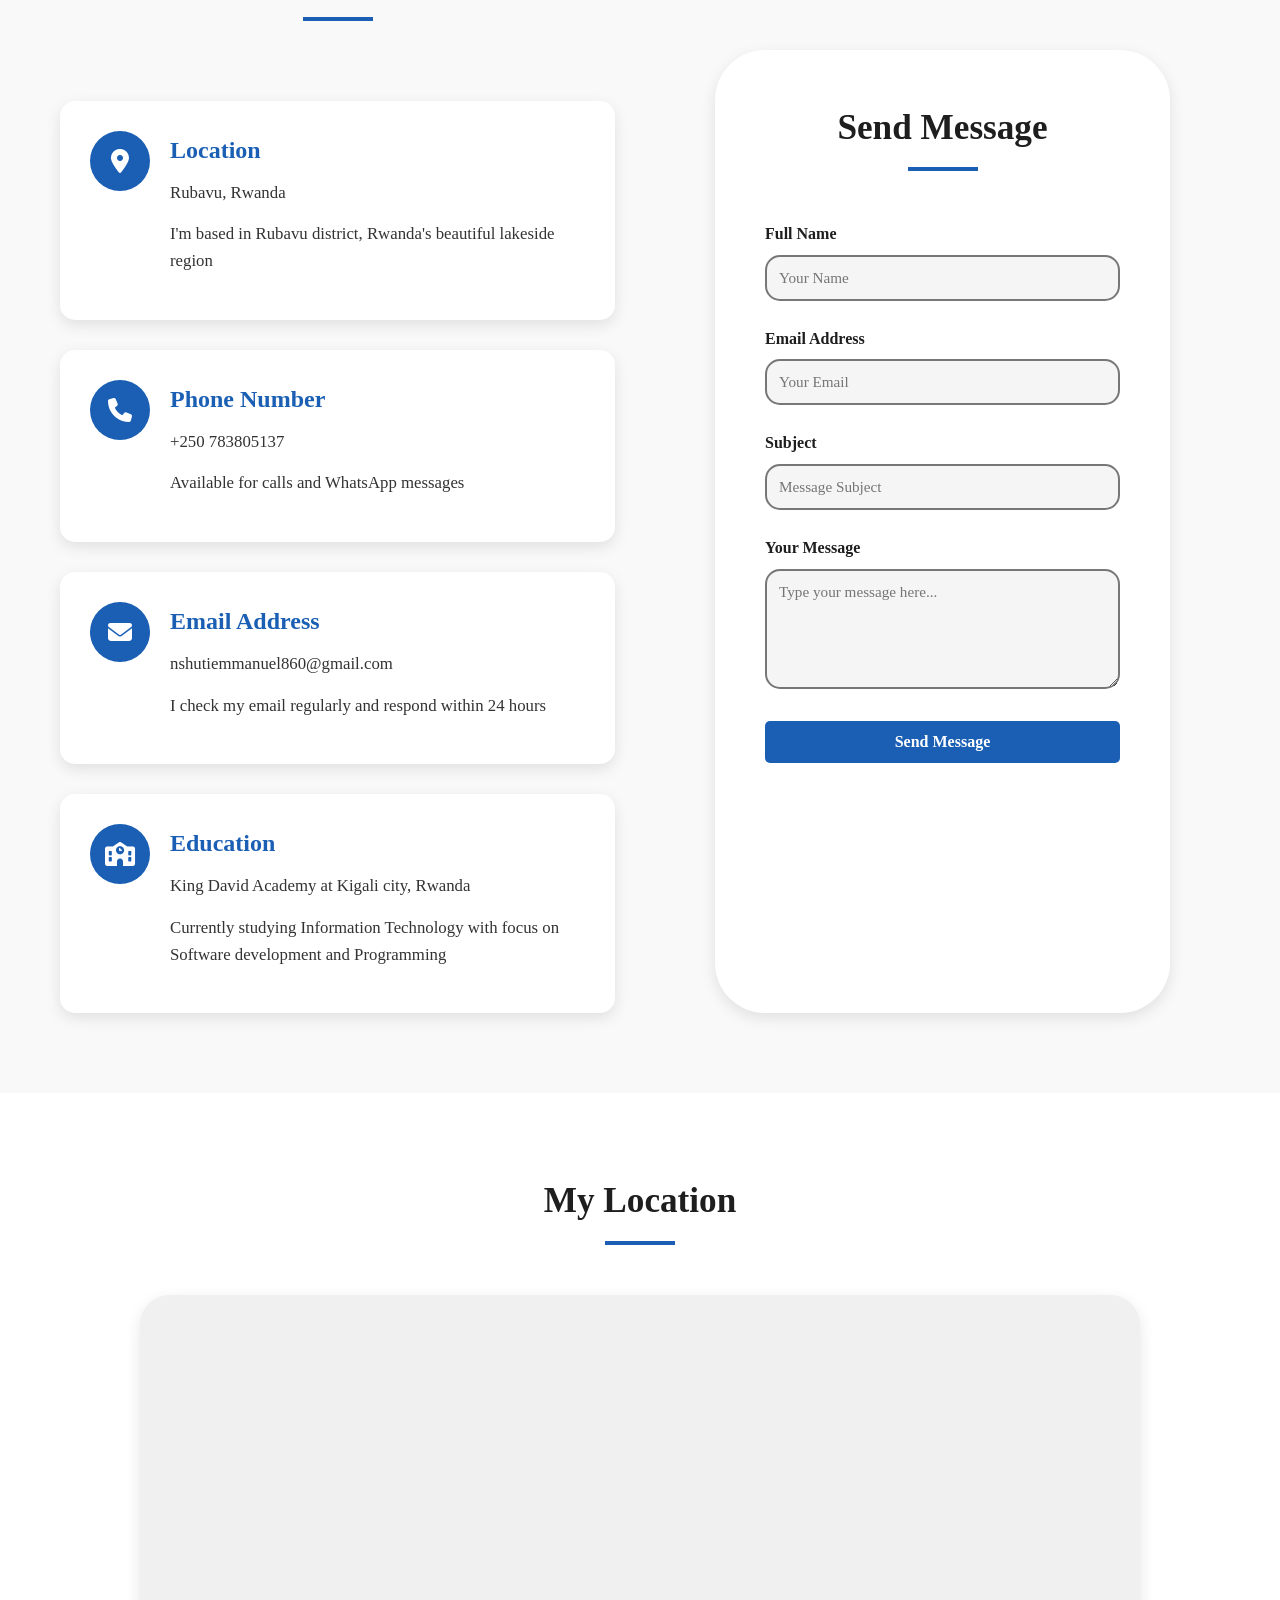
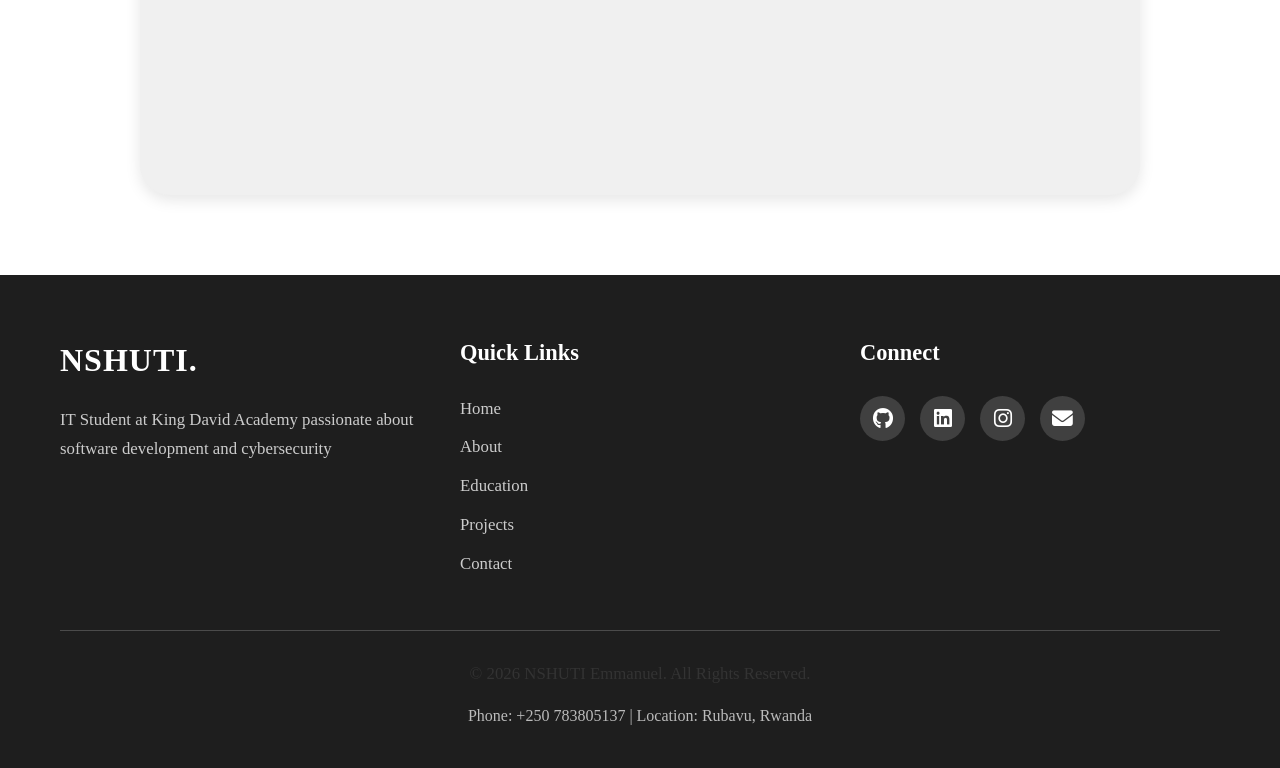
==== commit 97404b4f: "cch" ====
--- a/index.html
+++ b/index.html
@@ -1140,6 +1140,4 @@
   <script src="script.js" defer></script>
 </body>
 
-</html>
-
-
+</html>
